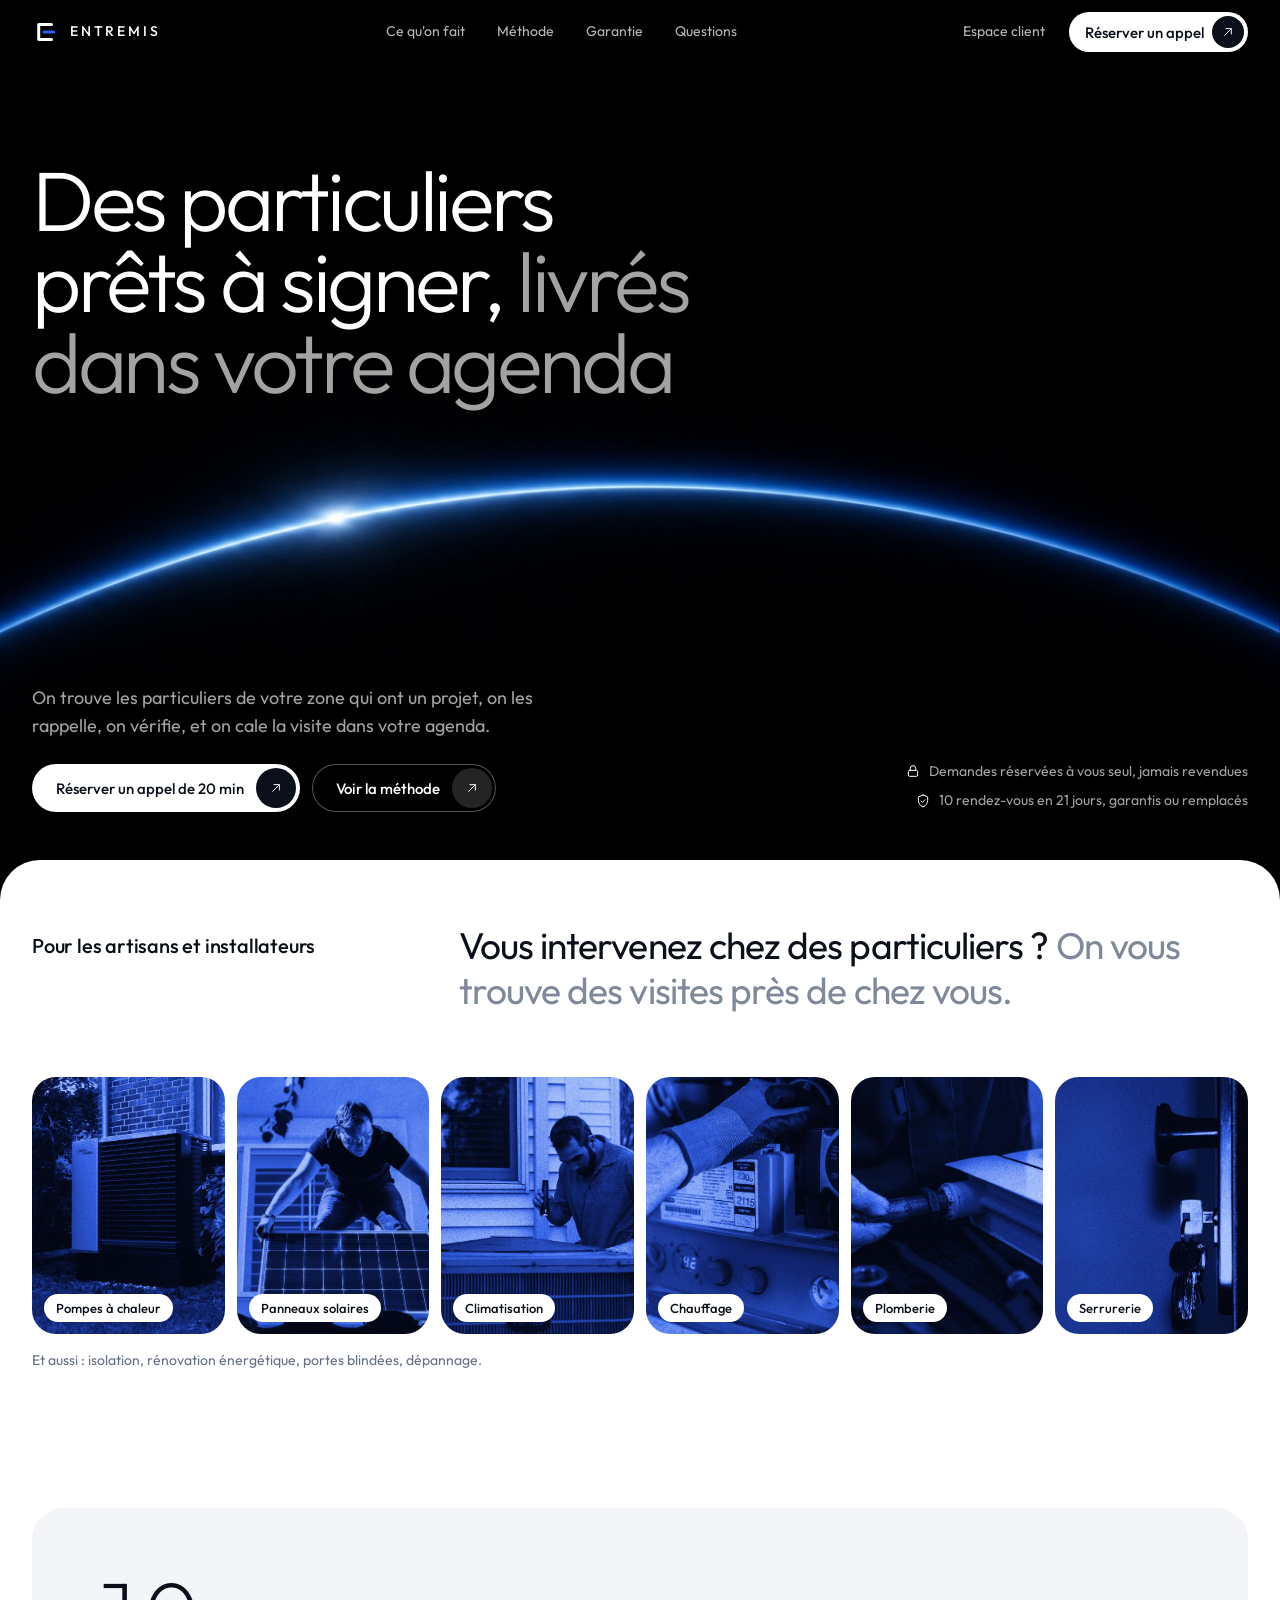
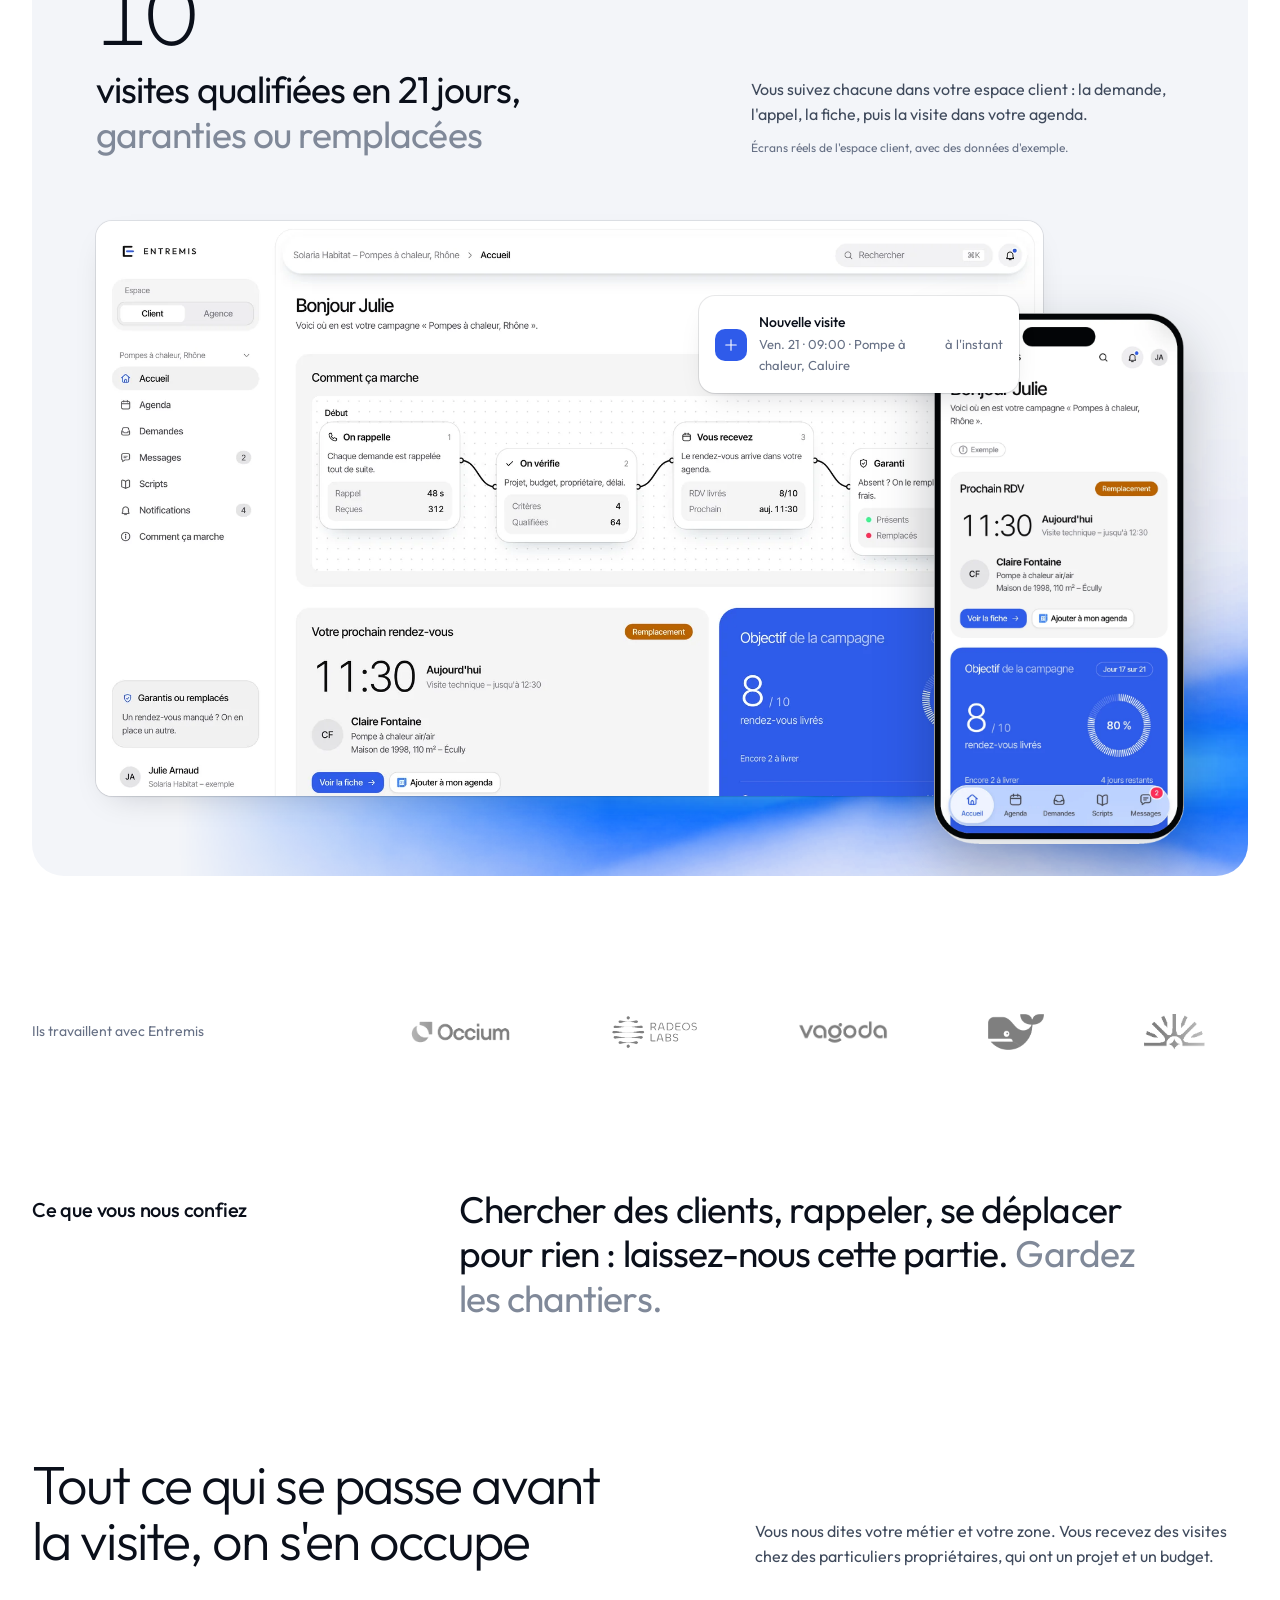
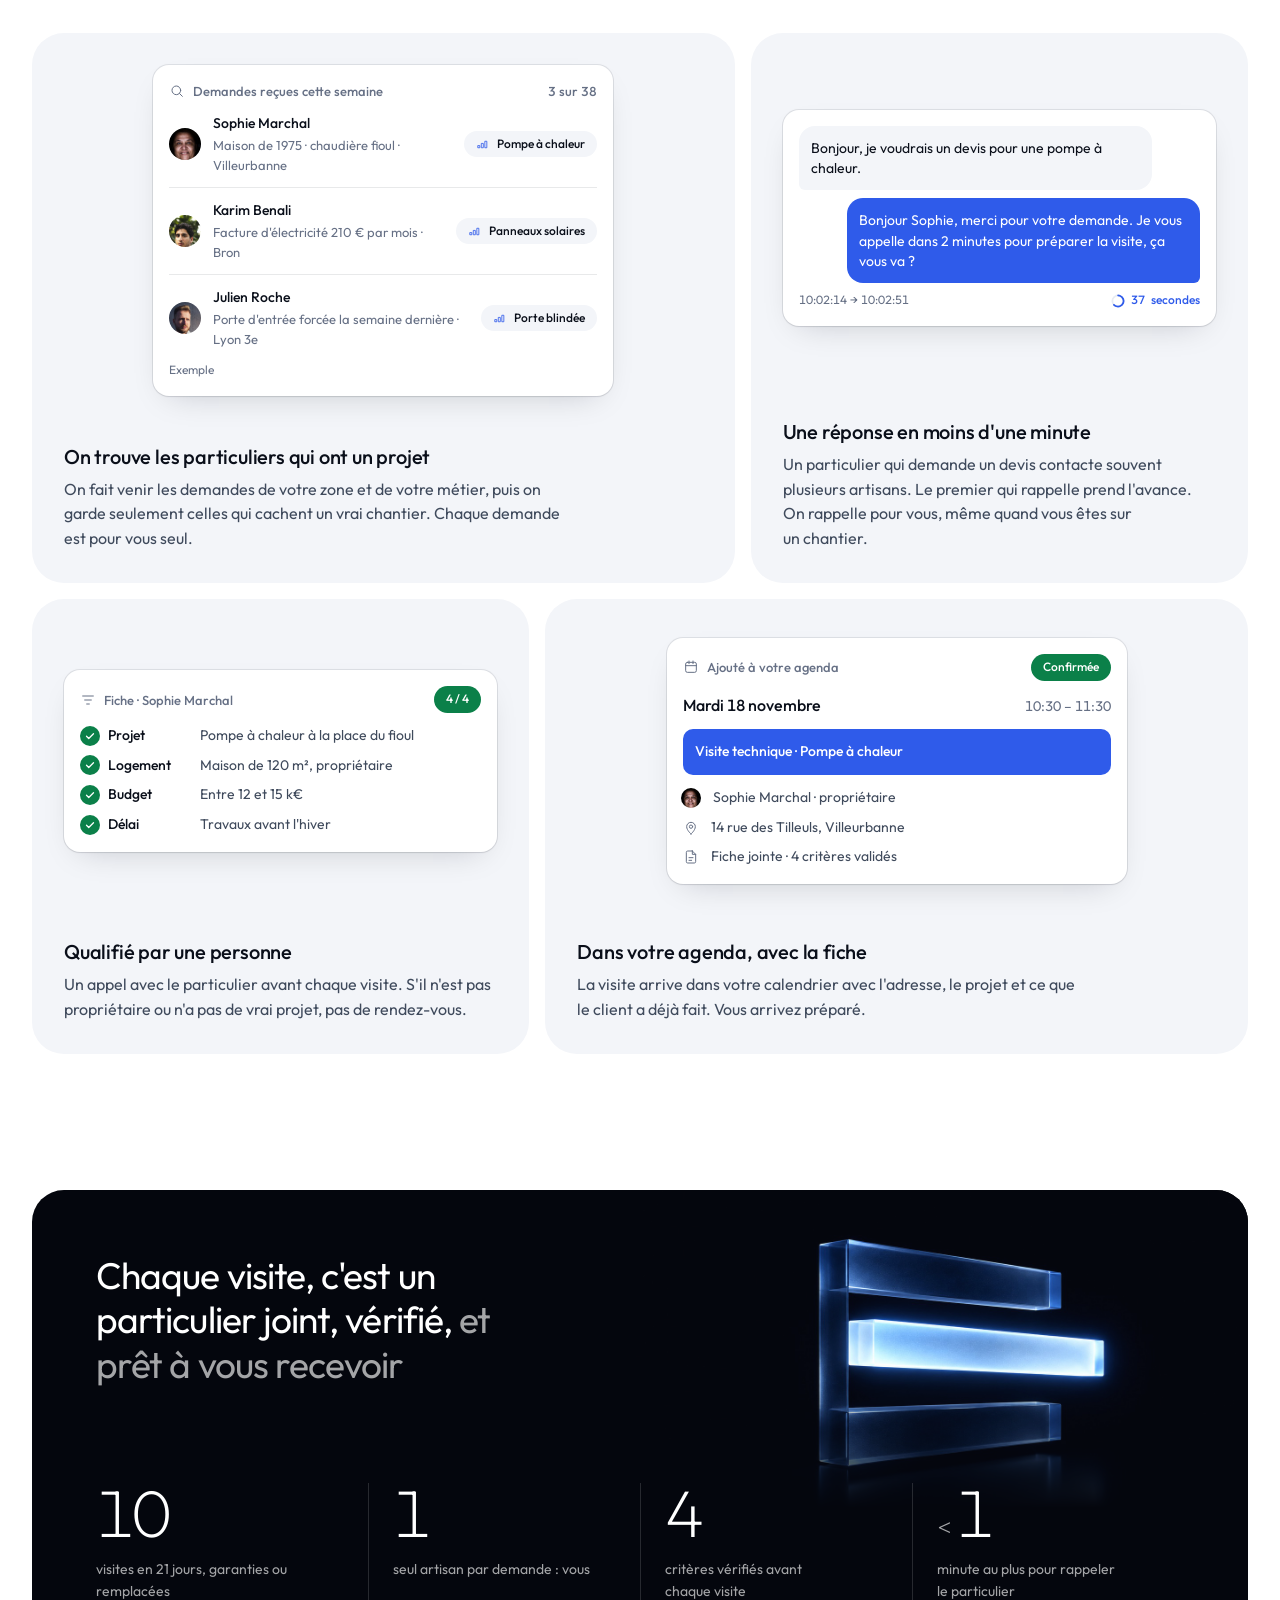
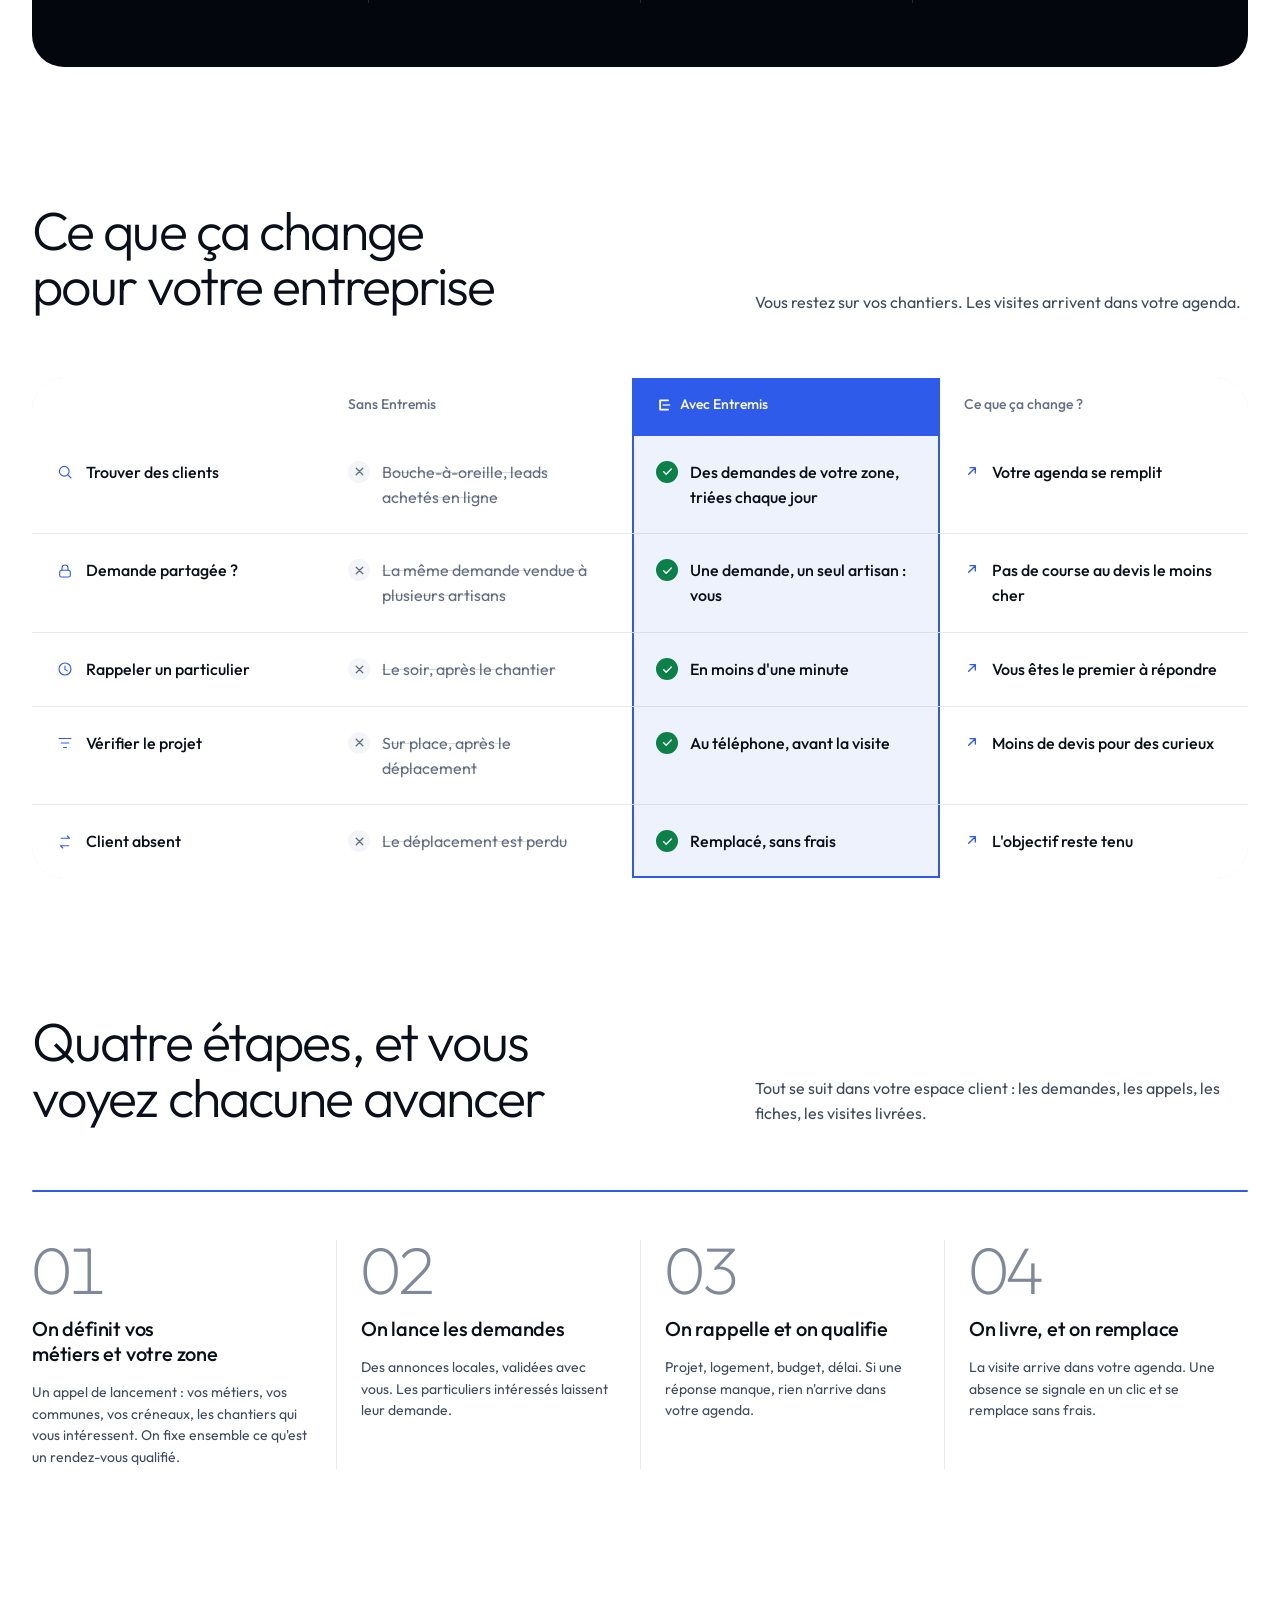
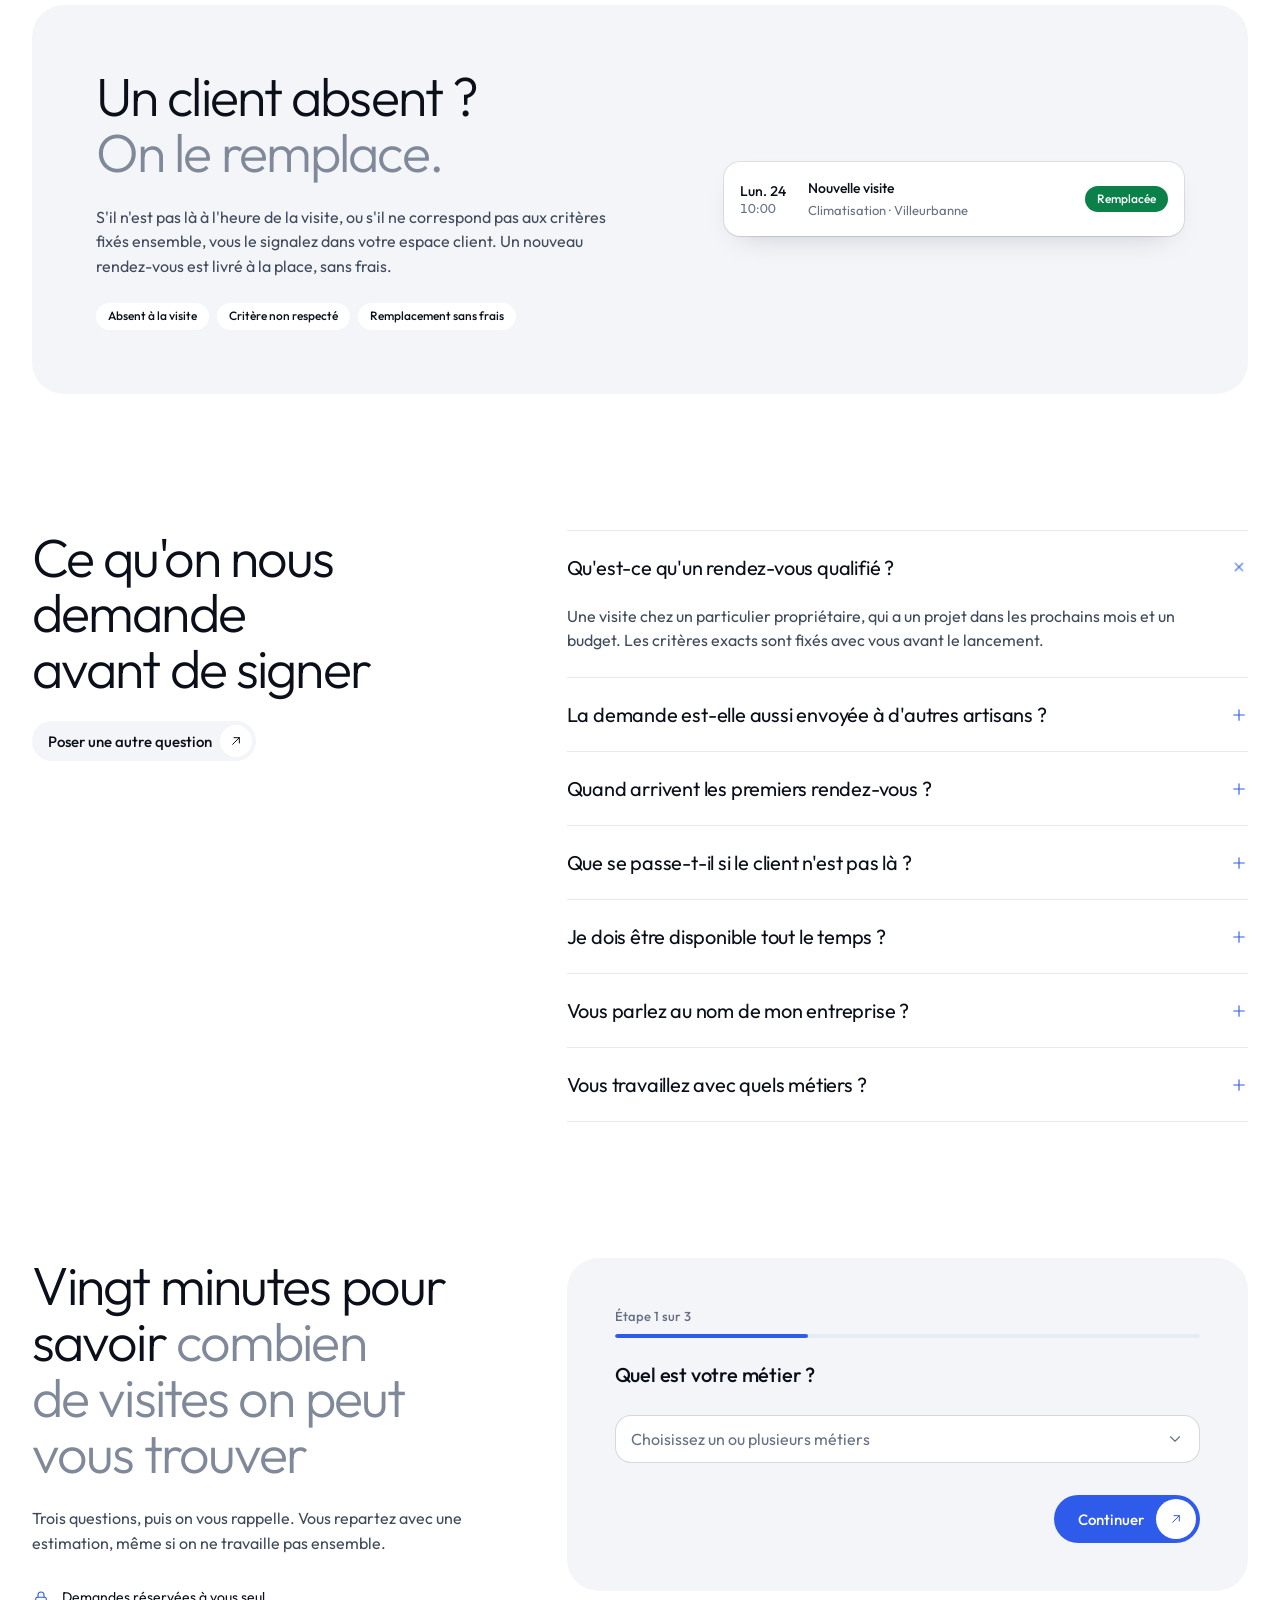
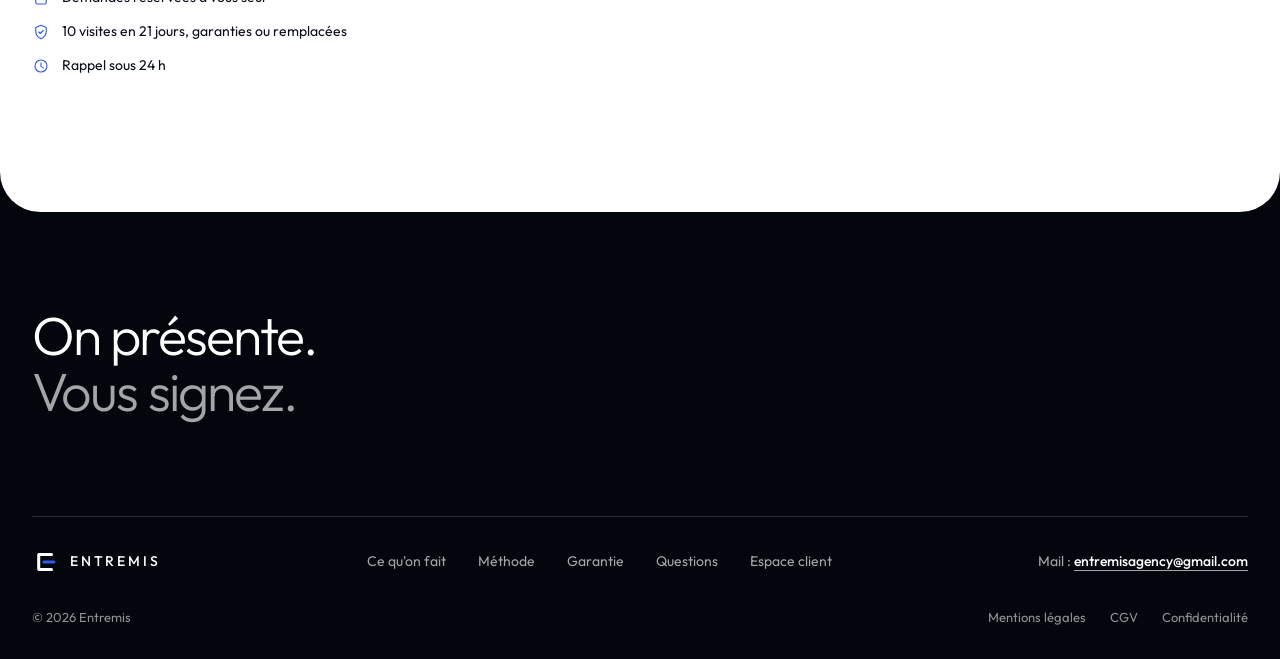
==== index.html @ 007bccb5 "Mise en ligne du site Entremis Co-Authored-By: Claude Opus 5.5 <noreply@anthropic.com>" ====
<!doctype html>
<html lang="fr">
<head>
<meta charset="utf-8">
<meta name="viewport" content="width=device-width, initial-scale=1, viewport-fit=cover">
<title>Entremis · Visites qualifiées pour artisans et installateurs</title>
<meta name="description" content="Entremis trouve les particuliers de votre zone qui ont un projet, les rappelle, vérifie leur projet et cale la visite dans votre agenda. Demandes réservées à vous seul.">
<meta name="theme-color" content="#000000">
<link rel="canonical" href="https://entremisagency.github.io/">
<link rel="icon" href="favicon.ico" sizes="any">
<link rel="icon" href="img/favicon.svg" type="image/svg+xml">
<link rel="apple-touch-icon" href="img/apple-touch-icon.png">
<meta property="og:type" content="website">
<meta property="og:locale" content="fr_FR">
<meta property="og:site_name" content="Entremis">
<meta property="og:title" content="Entremis · Des particuliers prêts à signer, livrés dans votre agenda">
<meta property="og:description" content="Entremis trouve les particuliers de votre zone qui ont un projet, les rappelle, vérifie leur projet et cale la visite dans votre agenda. Demandes réservées à vous seul.">
<meta property="og:url" content="https://entremisagency.github.io/">
<meta property="og:image" content="https://entremisagency.github.io/img/partage.jpg">
<meta property="og:image:width" content="1200">
<meta property="og:image:height" content="630">
<meta property="og:image:alt" content="Entremis : des particuliers prêts à signer, livrés dans votre agenda">
<meta name="twitter:card" content="summary_large_image">
<link rel="preconnect" href="https://fonts.googleapis.com">
<link rel="preconnect" href="https://fonts.gstatic.com" crossorigin>
<link rel="stylesheet" href="https://fonts.googleapis.com/css2?family=Outfit:wght@200;300;400;500&display=swap">
<link rel="stylesheet" href="tokens.css">
<script>
/* Animations seulement si le visiteur ne les a pas coupées dans son système. */
(function(){
  var d=document.documentElement;
  /* ?fixe dans l'adresse : page sans animation, pour les captures d'écran */
  if(/[?&]fixe\b/.test(location.search)) return;
  if(!(window.matchMedia && matchMedia('(prefers-reduced-motion: reduce)').matches)){ d.classList.add('anim'); setTimeout(function(){d.classList.add('intro-done')},3600); }
})();
</script>
<style>
/* Entremis — site vitrine, version 2 (20 nov. 2026). Règles : DESIGN.md à la racine. Valeurs : tokens.css. */

/* ---------- Base ---------- */
*,*::before,*::after{box-sizing:border-box;margin:0;padding:0}
[hidden]{display:none!important}
html{-webkit-text-size-adjust:100%;text-size-adjust:100%;background:var(--color-nuit);scrollbar-color:var(--color-ton-2) var(--color-blanc)}
@media (prefers-reduced-motion:no-preference){html{scroll-behavior:smooth}}
body{background:var(--color-nuit);color:var(--color-texte);font:var(--weight-body) var(--text-body)/var(--leading-body) var(--font);-webkit-font-smoothing:antialiased;-moz-osx-font-smoothing:grayscale;overflow-x:clip;caret-color:var(--color-action)}
::selection{background:var(--color-action);color:var(--color-sur-action)}
img,svg{display:block;max-width:100%}
ul,ol{list-style:none}
a{color:inherit;text-underline-offset:4px}
button{font:inherit;color:inherit}
:focus-visible{outline:2px solid var(--color-action);outline-offset:3px;border-radius:var(--radius-xs)}
.hero :focus-visible,.night :focus-visible,.footer :focus-visible,.nav:not(.is-solid) :focus-visible{outline-color:var(--color-sur-nuit)}
.wrap{width:min(100% - 2 * var(--gutter),var(--container));margin-inline:auto}
.sr-only{position:absolute;width:1px;height:1px;padding:0;margin:-1px;overflow:hidden;clip:rect(0,0,0,0);white-space:nowrap;border:0}
.skip{position:fixed;top:var(--space-2);left:var(--space-2);z-index:100;padding:var(--space-2) var(--space-4);border-radius:var(--radius-pill);background:var(--color-blanc);color:var(--color-encre);font-size:var(--text-small);text-decoration:none;transform:translateY(-200%)}
.skip:focus{transform:none}
.show-sm{display:none}
.icon{width:var(--icon);height:var(--icon);flex:none;stroke:currentColor;fill:none;stroke-width:1.5;stroke-linecap:round;stroke-linejoin:round}
.tabnum{font-variant-numeric:tabular-nums}

/* ---------- Typo ---------- */
.t-hero{font-weight:var(--weight-display);font-size:var(--text-hero);line-height:var(--leading-hero);letter-spacing:var(--track-hero);text-wrap:balance;color:var(--color-sur-nuit)}
.t-display{font-weight:var(--weight-display);font-size:var(--text-display);line-height:var(--leading-display);letter-spacing:var(--track-display);text-wrap:balance;color:var(--color-encre)}
.t-statement{font-weight:var(--weight-body);font-size:var(--text-statement);line-height:var(--leading-statement);letter-spacing:var(--track-statement);text-wrap:pretty;color:var(--color-encre)}
.t-number{font-weight:var(--weight-number);font-size:var(--text-number);line-height:.9;letter-spacing:var(--track-number);font-variant-numeric:tabular-nums}
.title{font-weight:var(--weight-strong);font-size:var(--text-title);line-height:var(--leading-title);letter-spacing:var(--track-title);color:var(--color-encre);text-wrap:balance}
.text{color:var(--color-texte);max-width:60ch;text-wrap:pretty}
.caption{font-size:var(--text-caption);font-weight:var(--weight-strong);color:var(--color-gris-texte)}
.example{font-size:var(--text-micro);color:var(--color-gris-texte)}
.tone{color:var(--color-ton-2)}
.hero .tone,.night .tone,.footer .tone{color:var(--color-sur-nuit-2)}

/* ---------- Boutons : pilule + pastille ronde avec la flèche ---------- */
.btn{display:inline-flex;align-items:center;gap:var(--space-3);height:var(--button-h);padding:0 calc((var(--button-h) - var(--arrow-tile)) / 2) 0 var(--space-5);border:0;border-radius:var(--radius-pill);font:var(--weight-strong) var(--text-button)/1 var(--font);text-decoration:none;white-space:nowrap;cursor:pointer;transition:background-color var(--dur-fast) var(--ease),color var(--dur-fast) var(--ease),box-shadow var(--dur-fast) var(--ease),transform var(--dur-fast) var(--ease)}
.btn:active{transform:scale(.97)}
.btn-tile{display:grid;place-items:center;flex:none;width:var(--arrow-tile);height:var(--arrow-tile);border-radius:50%;overflow:hidden;transition:background-color var(--dur-fast) var(--ease),color var(--dur-fast) var(--ease)}
.btn-tile .icon{width:16px;height:16px;transition:transform var(--dur-base) var(--ease-out)}
.btn:hover .btn-tile .icon,.btn:focus-visible .btn-tile .icon{transform:translate(2px,-2px)}
.btn-primary{background:var(--color-action);color:var(--color-sur-action)}
.btn-primary:hover{background:var(--color-action-survol)}
.btn-primary .btn-tile{background:var(--color-blanc);color:var(--color-action)}
.btn-light{background:var(--color-blanc);color:var(--color-encre)}
.btn-light:hover{background:var(--color-gris-2)}
.btn-light .btn-tile{background:var(--color-encre);color:var(--color-blanc)}
.btn-ghost{background:transparent;color:var(--color-sur-nuit);box-shadow:inset 0 0 0 1px var(--color-nuit-trait-fort)}
.btn-ghost:hover{box-shadow:inset 0 0 0 1px var(--color-sur-nuit)}
.btn-ghost .btn-tile{background:var(--color-nuit-trait);color:var(--color-sur-nuit)}
.btn-secondary{background:var(--color-gris-1);color:var(--color-encre)}
.btn-secondary:hover{background:var(--color-gris-2)}
.btn-secondary .btn-tile{background:var(--color-blanc);color:var(--color-encre)}
.btn-sm{height:var(--button-h-sm);padding:0 var(--space-1) 0 var(--space-4);gap:var(--space-2)}
.btn-sm .btn-tile{width:var(--arrow-tile-sm);height:var(--arrow-tile-sm)}

/* ---------- Navigation ---------- */
.nav{position:fixed;inset:0 0 auto;z-index:50;color:var(--color-sur-nuit);transition:background-color var(--dur-base) var(--ease),color var(--dur-base) var(--ease),box-shadow var(--dur-base) var(--ease)}
.nav.is-solid{background:color-mix(in srgb,var(--color-blanc) 88%,transparent);-webkit-backdrop-filter:saturate(1.6) blur(16px);backdrop-filter:saturate(1.6) blur(16px);color:var(--color-encre);box-shadow:0 1px 0 var(--color-trait)}
.nav-bar{display:flex;align-items:center;gap:var(--space-6);height:var(--nav-h)}
.logo{display:inline-flex;align-items:center;gap:var(--space-3);text-decoration:none;font-weight:var(--weight-strong);font-size:var(--text-small);letter-spacing:.2em}
.logo svg{width:26px;height:26px}
.nav-links{display:flex;gap:var(--space-6);margin-inline:auto}
.nav-links a,.nav-client{font-size:var(--text-small);text-decoration:none;opacity:.72;transition:opacity var(--dur-fast) var(--ease)}
.nav-links a:hover,.nav-client:hover{opacity:1}
.nav-right{display:flex;align-items:center;gap:var(--space-5)}
.btn-nav{background:var(--color-blanc);color:var(--color-encre)}
.btn-nav .btn-tile{background:var(--color-encre);color:var(--color-blanc)}
.btn-nav:hover{background:var(--color-gris-2)}
.nav.is-solid .btn-nav{background:var(--color-action);color:var(--color-sur-action)}
.nav.is-solid .btn-nav .btn-tile{background:var(--color-blanc);color:var(--color-action)}
.nav.is-solid .btn-nav:hover{background:var(--color-action-survol)}
.nav-menu-btn{display:none;place-items:center;width:var(--button-h-sm);height:var(--button-h-sm);border:0;border-radius:50%;background:var(--color-nuit-trait);cursor:pointer;transition:background-color var(--dur-fast) var(--ease)}
.nav.is-solid .nav-menu-btn{background:var(--color-gris-1)}
.nav-menu-btn .i-close,.nav-menu-btn[aria-expanded="true"] .i-open{display:none}
.nav-menu-btn[aria-expanded="true"] .i-close{display:block}
.nav-menu{position:absolute;top:calc(var(--nav-h) - var(--space-1));left:var(--gutter);right:var(--gutter);display:grid;gap:2px;padding:var(--space-3);border-radius:var(--radius-lg);background:var(--color-blanc);color:var(--color-encre);box-shadow:var(--shadow-menu),0 0 0 1px var(--color-trait)}
.anim .nav-menu:not([hidden]){animation:menu-in var(--dur-base) var(--ease-out)}
@keyframes menu-in{from{opacity:0;transform:translateY(-6px) scale(.98)}to{opacity:1;transform:none}}
.nav-menu > a{display:flex;align-items:center;justify-content:space-between;padding:var(--space-4);border-radius:var(--radius-md);font-size:var(--text-body-lg);text-decoration:none}
.nav-menu > a:hover{background:var(--color-gris-1)}
.nav-menu > a .icon{color:var(--color-gris-texte)}
.nav-menu-actions{display:grid;gap:var(--space-2);padding:var(--space-3) var(--space-1) var(--space-1)}
.nav-menu-actions .btn{justify-content:space-between}

/* ---------- Héros de nuit ---------- */
.hero{position:relative;isolation:isolate;display:flex;flex-direction:column;justify-content:space-between;gap:var(--space-8);min-height:clamp(720px,100svh,960px);padding:calc(var(--nav-h) + var(--space-9)) 0 calc(var(--space-7) + var(--sheet-overlap));background:var(--color-space);color:var(--color-sur-nuit);overflow:hidden}
.hero-media{position:absolute;inset:0;z-index:-1}
.hero-media img{position:absolute;left:0;top:var(--arc-top,12%);width:100%;height:100%;object-fit:cover;object-position:50% 0%;transform-origin:50% 45%}
.hero h1{max-width:14ch}
.hero-foot{display:grid;grid-template-columns:minmax(0,1fr) auto;align-items:end;gap:var(--space-6)}
.hero-copy{display:grid;gap:var(--space-5);justify-items:start}
.hero-lead{max-width:46ch;font-size:var(--text-body-lg);color:var(--color-sur-nuit-2);text-wrap:pretty}
.actions{display:flex;flex-wrap:wrap;gap:var(--space-3)}
.hero-promises{display:grid;gap:var(--space-2);justify-items:end}
.hero-promises li{display:flex;align-items:center;gap:var(--space-2);font-size:var(--text-small);color:var(--color-sur-nuit-2)}
.hero-promises .icon{width:16px;height:16px;color:var(--color-sur-nuit)}
/* L'éclipse se règle une fois au chargement. Les textes ne bougent pas (Marc, 20 nov. 2026). */
.anim .hero-media img{animation:img-settle 2.6s var(--ease-out) both}
@keyframes img-settle{from{opacity:0;transform:scale(1.08)}to{opacity:1;transform:none}}
.intro-done .hero-media img{animation:none}

/* ---------- La feuille blanche ---------- */
.sheet{position:relative;z-index:1;margin-top:calc(-1 * var(--sheet-overlap));padding-bottom:var(--space-section);border-radius:var(--radius-sheet);background:var(--color-blanc)}
.sec{padding-top:var(--space-section)}
.sec:first-child{padding-top:var(--space-8)}
/* En-tête A : titre court à gauche, grande phrase à droite */
.head-a{display:grid;grid-template-columns:minmax(0,4fr) minmax(0,8fr);gap:var(--space-6);align-items:start}
.head-a > .title{padding-top:.45em}
/* En-tête B : titre à gauche, texte court à droite */
.head-b{display:grid;grid-template-columns:minmax(0,7fr) minmax(0,5fr);gap:var(--space-6);align-items:end;margin-bottom:var(--space-8)}
.head-b .t-display{max-width:17ch}
.head-b-side{display:grid;gap:var(--space-5);justify-items:start}

/* ---------- Pour qui + métiers ---------- */
.trades{display:grid;grid-template-columns:repeat(6,minmax(0,1fr));gap:var(--space-3);margin-top:var(--space-8)}
.trades figure{position:relative;aspect-ratio:3/4;border-radius:var(--radius-lg);overflow:hidden;background:var(--color-nuit)}
.trades img{width:100%;height:100%;object-fit:cover}
.trades figcaption{position:absolute;left:var(--space-3);bottom:var(--space-3);padding:var(--space-1) var(--space-3);border-radius:var(--radius-pill);background:var(--color-blanc);color:var(--color-encre);font-size:var(--text-caption);font-weight:var(--weight-strong)}
.trades-more{margin-top:var(--space-4);font-size:var(--text-small);color:var(--color-gris-texte)}

/* ---------- Carte de preuve ---------- */
.proof{position:relative;isolation:isolate;display:grid;gap:var(--space-8);padding:var(--space-8) var(--space-8) var(--space-7);border-radius:var(--radius-xl);background:var(--color-gris-1);overflow:hidden}
.proof-light{position:absolute;z-index:-1;left:12%;right:-30%;bottom:-30%;height:82%;pointer-events:none;-webkit-mask-image:linear-gradient(90deg,transparent,#000 30%);mask-image:linear-gradient(90deg,transparent,#000 30%)}
.proof-light img{width:100%;height:100%;object-fit:cover}
.proof-copy{display:grid;grid-template-columns:minmax(0,7fr) minmax(0,5fr);align-items:end;gap:var(--space-7)}
.proof-title{display:grid;gap:var(--space-4)}
.proof-title .t-number{color:var(--color-encre)}
.proof-title .t-statement{max-width:18ch}
.proof-side .text{max-width:40ch}
/* Les vrais écrans de l'espace client (pris sur le prototype de la webapp) */
.proof-side{display:grid;gap:var(--space-3)}
.proof-shots{position:relative;padding-right:13%;margin-bottom:var(--space-6)}
.shot-desk img{width:100%;height:auto;border-radius:var(--radius-md);box-shadow:var(--shadow-ui),0 0 0 1px var(--color-trait)}
.shot-phone{position:absolute;right:0;bottom:calc(-1 * var(--space-7));width:23%;filter:var(--drop-objet)}
.shot-phone img{width:100%;height:auto}
.pv-toast{position:absolute;top:13%;right:calc(13% + var(--space-5));width:320px;opacity:0;transform:translateY(-8px);pointer-events:none;transition:opacity var(--dur-base) var(--ease-out),transform var(--dur-base) var(--ease-out)}
.pv-toast.is-on{opacity:1;transform:none}

/* ---------- Morceaux d'interface ---------- */
.ui{display:grid;gap:var(--space-3);padding:var(--space-4);border-radius:var(--radius-md);background:var(--color-blanc);box-shadow:var(--shadow-ui),0 0 0 1px var(--color-trait);font-size:var(--text-small);color:var(--color-encre)}
.ui-head{display:flex;justify-content:space-between;align-items:center;gap:var(--space-3);color:var(--color-gris-texte);font-size:var(--text-caption);font-weight:var(--weight-strong)}
.ui-head span{display:flex;align-items:center;gap:var(--space-2)}
.ui-head .icon{width:16px;height:16px}
.notif{display:grid;grid-template-columns:auto 1fr auto;gap:var(--space-3);align-items:center}
.notif .mark-ico{display:grid;place-items:center;width:var(--avatar);height:var(--avatar);border-radius:var(--radius-sm);background:var(--color-action);color:var(--color-sur-action)}
.notif b{display:block;font-weight:var(--weight-strong)}
.notif span{color:var(--color-gris-texte);font-size:var(--text-caption)}
.rdv{display:grid;grid-template-columns:56px minmax(0,1fr) auto;gap:var(--space-3);align-items:center}
.rdv time{color:var(--color-gris-texte);font-size:var(--text-caption);line-height:1.3;font-variant-numeric:tabular-nums}
.rdv time b{display:block;color:var(--color-encre);font-weight:var(--weight-strong);font-size:var(--text-small);white-space:nowrap}
.rdv .who{min-width:0}
.rdv .who b{display:block;font-weight:var(--weight-strong);white-space:nowrap;overflow:hidden;text-overflow:ellipsis}
.rdv .who span{display:block;color:var(--color-gris-texte);font-size:var(--text-caption);white-space:nowrap;overflow:hidden;text-overflow:ellipsis}
.state{padding:var(--space-1) var(--space-3);border-radius:var(--radius-pill);font-size:var(--text-micro);font-weight:var(--weight-strong);white-space:nowrap}
.state-ok{background:var(--color-etat-ok);color:var(--color-sur-etat)}
.state-wait{background:var(--color-etat-attente);color:var(--color-sur-etat)}
.checks{display:grid;gap:var(--space-2)}
.checks li{display:grid;grid-template-columns:20px 84px minmax(0,1fr);gap:var(--space-2);align-items:center}
.checks .ok{display:grid;place-items:center;width:20px;height:20px;border-radius:50%;background:var(--color-etat-ok);color:var(--color-sur-etat)}
.checks .ok.wait{background:var(--color-etat-attente)}
.checks .ok svg{width:12px;height:12px;stroke-width:2.5}
.checks b{font-weight:var(--weight-strong)}
.checks span:last-child{color:var(--color-texte);white-space:nowrap;overflow:hidden;text-overflow:ellipsis}
.chip{display:inline-flex;align-items:center;gap:var(--space-2);padding:var(--space-1) var(--space-3);border-radius:var(--radius-pill);background:var(--color-gris-1);font-size:var(--text-micro);font-weight:var(--weight-strong);color:var(--color-encre)}
.chip .icon{width:13px;height:13px;color:var(--color-action)}
.chips{display:flex;flex-wrap:wrap;gap:var(--space-2)}
.avatar-photo{width:var(--avatar);height:var(--avatar);border-radius:50%;object-fit:cover;background:var(--color-gris-2)}
.account{display:grid;grid-template-columns:var(--avatar) minmax(0,1fr) auto;gap:var(--space-3);align-items:center}
.account + .account{padding-top:var(--space-3);border-top:1px solid var(--color-trait)}
.account b{display:block;font-weight:var(--weight-strong)}
.account div span{display:block;color:var(--color-gris-texte);font-size:var(--text-caption)}
.thread{display:grid;gap:var(--space-2)}
.msg{max-width:88%;padding:var(--space-3);border-radius:var(--radius-md);font-size:var(--text-small);line-height:1.45}
.msg-in{background:var(--color-gris-1);border-bottom-left-radius:var(--radius-xs)}
.msg-out{justify-self:end;min-height:2.9em;background:var(--color-action);color:var(--color-sur-action);border-bottom-right-radius:var(--radius-xs)}
.msg-meta{display:flex;justify-content:space-between;gap:var(--space-3);color:var(--color-gris-texte);font-size:var(--text-micro);font-variant-numeric:tabular-nums}
.msg-meta b{color:var(--color-action);font-weight:var(--weight-strong);transition:opacity var(--dur-base) var(--ease)}
.timer{display:inline-flex;align-items:center;gap:6px}
.timer svg{width:14px;height:14px;transform:rotate(-90deg)}
.timer-track{fill:none;stroke:var(--color-gris-2);stroke-width:2.5}
.timer-fill{fill:none;stroke:var(--color-action);stroke-width:2.5;stroke-linecap:round;stroke-dasharray:37 60}
.invite-when{display:flex;justify-content:space-between;align-items:baseline;gap:var(--space-3);font-variant-numeric:tabular-nums}
.invite-when b{font-weight:var(--weight-strong);font-size:var(--text-body)}
.invite-when span{color:var(--color-gris-texte)}
.invite-title{padding:var(--space-3);border-radius:var(--radius-sm);background:var(--color-action);color:var(--color-sur-action);font-weight:var(--weight-strong)}
.invite-rows{display:grid;gap:var(--space-2);color:var(--color-texte)}
.invite-rows li{display:flex;align-items:center;gap:var(--space-3)}
.invite-rows .icon{width:16px;height:16px;color:var(--color-gris-texte)}
.invite-face{width:20px;height:20px;margin-left:-2px}

/* ---------- Logos clients ---------- */
.clients-row{display:grid;grid-template-columns:minmax(0,3fr) minmax(0,9fr);gap:var(--space-6);align-items:center}
.clients-row h2{font-size:var(--text-small);font-weight:var(--weight-body);color:var(--color-gris-texte)}
.marquee{overflow:hidden;-webkit-mask-image:linear-gradient(90deg,transparent,#000 10%,#000 90%,transparent);mask-image:linear-gradient(90deg,transparent,#000 10%,#000 90%,transparent)}
.marquee-track{display:flex;width:max-content}
.anim .marquee-track{animation:marquee var(--dur-marquee) linear infinite}
.marquee:hover .marquee-track{animation-play-state:paused}
@keyframes marquee{to{transform:translateX(-50%)}}
.logo-row{display:flex;flex-shrink:0;align-items:center}
.logo-row li{padding-inline:var(--space-7)}
.logo-row img{height:28px;width:auto;opacity:.5;transition:opacity var(--dur-fast) var(--ease)}
.logo-row .is-mark img{height:40px}
.logo-row img[src*="radeos"]{height:38px}
.logo-row li:hover img{opacity:.9}
html:not(.anim) .marquee{-webkit-mask-image:none;mask-image:none}
html:not(.anim) .marquee-track{width:auto}
html:not(.anim) .logo-row{flex:1;flex-wrap:wrap;justify-content:flex-start;gap:var(--space-6) var(--space-7)}
html:not(.anim) .logo-row li{padding-inline:0}
html:not(.anim) .logo-row[aria-hidden]{display:none}


/* ---------- Ce qu'on fait ---------- */
.work{display:grid;grid-template-columns:repeat(12,minmax(0,1fr));gap:var(--space-4)}
.work-card{grid-column:span 6;display:grid;grid-template-rows:1fr auto;gap:var(--space-7);padding:var(--space-6);border-radius:var(--radius-xl);background:var(--color-gris-1);min-width:0}
.work-card.wide{grid-column:span 7}
.work-card.narrow{grid-column:span 5}
.work-stage{display:grid;place-items:center;min-height:260px}
.work-stage .ui{width:100%;max-width:460px;transition:transform var(--dur-base) var(--ease-out)}
.work-card:hover .work-stage .ui{transform:translateY(-3px)}
.work-copy{display:grid;gap:var(--space-2)}
.work-copy .text{max-width:46ch}

/* ---------- Carte de nuit et chiffres ---------- */
.night{position:relative;isolation:isolate;display:grid;gap:var(--space-9);padding:var(--space-8);border-radius:var(--radius-xl);background:var(--color-nuit);color:var(--color-sur-nuit);overflow:hidden}
.night-img{position:absolute;z-index:-1;top:-4%;right:-5%;width:56%;height:auto;mix-blend-mode:screen;pointer-events:none;-webkit-mask-image:linear-gradient(to bottom,#000 55%,transparent 88%);mask-image:linear-gradient(to bottom,#000 55%,transparent 88%)}
.night-title{max-width:19ch;color:var(--color-sur-nuit)}
.stats{display:grid;grid-template-columns:repeat(4,minmax(0,1fr))}
.stats > div{display:flex;flex-direction:column-reverse;justify-content:flex-end;gap:var(--space-4);padding:0 var(--space-5);border-left:1px solid var(--color-nuit-trait)}
.stats > div:first-child{padding-left:0;border-left:0}
.stats dd{display:flex;align-items:baseline;gap:var(--space-1);font-weight:var(--weight-number);font-size:var(--text-number-sm);line-height:.9;letter-spacing:var(--track-number);font-variant-numeric:tabular-nums}
.stats dd small{font-size:.42em;letter-spacing:0;color:var(--color-sur-nuit-2)}
.stats dt{max-width:22ch;font-size:var(--text-small);color:var(--color-sur-nuit-2);text-wrap:pretty}

/* ---------- Tableau « Ce que ça change ? » ---------- */
.compare-scroll{overflow-x:auto;border-radius:var(--radius-xl);box-shadow:inset 0 0 0 1px var(--color-trait)}
.compare{width:100%;min-width:760px;border-collapse:collapse;background:var(--color-blanc)}
.compare th,.compare td{padding:var(--space-5);text-align:left;vertical-align:top;border-bottom:1px solid var(--color-trait)}
.compare tr:last-child td,.compare tr:last-child th{border-bottom:0}
.compare thead th{padding-block:var(--space-4);font-size:var(--text-small);font-weight:var(--weight-strong);color:var(--color-gris-texte)}
.compare tbody th{width:24%;font-weight:var(--weight-strong);color:var(--color-encre)}
.compare tbody th div{display:flex;align-items:center;gap:var(--space-3)}
.compare tbody th .icon{color:var(--color-action)}
.compare td{width:25.3%;color:var(--color-texte)}
.us-head{display:inline-flex;align-items:center;gap:var(--space-2)}
.us-head svg{width:16px;height:16px}
.cmp{display:flex;align-items:flex-start;gap:var(--space-3)}
.mk{display:grid;place-items:center;flex:none;width:22px;height:22px;margin-top:1px;border-radius:50%}
.mk .icon{width:13px;height:13px;stroke-width:2.5}
.mk-no{background:var(--color-gris-1);color:var(--color-gris-texte)}
.mk-yes{background:var(--color-etat-ok);color:var(--color-sur-etat)}
.compare td.no{color:var(--color-gris-texte)}
.compare td.no .cmp-t{text-decoration:line-through;text-decoration-color:var(--color-trait-fort);text-decoration-thickness:1px}
.compare .col-us{background:var(--color-action-voile);box-shadow:inset 2px 0 0 var(--color-action),inset -2px 0 0 var(--color-action)}
.compare tbody tr:last-child td.col-us{box-shadow:inset 2px 0 0 var(--color-action),inset -2px 0 0 var(--color-action),inset 0 -2px 0 var(--color-action)}
.compare thead th.col-us{background:var(--color-action);color:var(--color-sur-action);--color-logo-bar:var(--color-sur-nuit-2)}
.compare td.col-us{font-weight:var(--weight-strong);color:var(--color-encre)}
.compare td.result{font-weight:var(--weight-strong);color:var(--color-encre)}
.compare .gain{width:16px;height:16px;margin-top:3px;color:var(--color-action);stroke-width:2}
.anim .compare-scroll:not(.is-in) .mk-yes{transform:scale(0)}
.anim .mk-yes{transition:transform var(--dur-base) var(--ease-out);transition-delay:calc(var(--i,0) * 120ms + 300ms)}

/* ---------- Méthode ---------- */
.steps-line{height:2px;margin-bottom:var(--space-7);border-radius:var(--radius-pill);background:var(--color-gris-2);overflow:hidden}
.steps-line i{display:block;width:var(--p,100%);height:100%;background:var(--color-action);transition:width 1.8s var(--ease-out)}
.steps{display:grid;grid-template-columns:repeat(4,minmax(0,1fr))}
.steps li{display:grid;align-content:start;gap:var(--space-4);padding:0 var(--space-5);border-left:1px solid var(--color-trait)}
.steps li:first-child{padding-left:0;border-left:0}
.step-n{font-weight:var(--weight-number);font-size:var(--text-number-sm);line-height:.9;letter-spacing:var(--track-number);color:var(--color-ton-2);font-variant-numeric:tabular-nums}
.steps p{font-size:var(--text-small);color:var(--color-texte);text-wrap:pretty}

/* ---------- Garantie ---------- */
.guarantee{display:grid;grid-template-columns:minmax(0,1fr) minmax(0,1fr);gap:var(--space-7);align-items:center;padding:var(--space-8);border-radius:var(--radius-xl);background:var(--color-gris-1)}
.guarantee-copy{display:grid;gap:var(--space-5);justify-items:start}
.guarantee .chip{background:var(--color-blanc)}
.swap{position:relative;display:grid;grid-template-areas:"one";width:100%;max-width:460px;justify-self:end}
.swap .rdv{grid-area:one}
.swap-old{opacity:0}
.swap-old .who b{text-decoration:line-through;text-decoration-color:var(--color-gris-texte)}

/* ---------- Questions ---------- */
.faq{display:grid;grid-template-columns:minmax(0,5fr) minmax(0,7fr);gap:var(--space-7);align-items:start}
.faq-intro{position:sticky;top:calc(var(--nav-h) + var(--space-6));display:grid;gap:var(--space-5);justify-items:start}
.faq details{border-top:1px solid var(--color-trait)}
.faq details:last-child{border-bottom:1px solid var(--color-trait)}
.faq summary{display:flex;justify-content:space-between;align-items:center;gap:var(--space-5);padding:var(--space-5) 0;list-style:none;cursor:pointer;font-size:var(--text-title);line-height:var(--leading-title);letter-spacing:var(--track-title);color:var(--color-encre)}
.faq summary::-webkit-details-marker{display:none}
.faq summary .icon{color:var(--color-action);transition:transform var(--dur-base) var(--ease-out)}
.faq details[open] summary .icon{transform:rotate(45deg)}
.faq details p{max-width:60ch;padding-bottom:var(--space-5);color:var(--color-texte)}

/* ---------- Appel et formulaire ---------- */
.final{display:grid;grid-template-columns:minmax(0,5fr) minmax(0,7fr);gap:var(--space-7);align-items:start}
.final-copy{display:grid;gap:var(--space-5);align-content:start}
.reassure{display:grid;gap:var(--space-3);margin-top:var(--space-2)}
.reassure li{display:flex;align-items:center;gap:var(--space-3);font-size:var(--text-small);color:var(--color-encre)}
.reassure .icon{color:var(--color-action)}
.final-form{padding:var(--space-7);border-radius:var(--radius-xl);background:var(--color-gris-1)}
.lead-form{display:grid;gap:var(--space-5)}
.lf-step{display:grid;gap:var(--space-5);min-width:0;border:0}
.bar{height:4px;border-radius:var(--radius-pill);background:var(--color-gris-2);overflow:hidden}
.bar i{display:block;width:var(--p,33%);height:100%;border-radius:inherit;background:var(--color-action);transition:width var(--dur-reveal) var(--ease-out)}
.lf-progress{display:grid;gap:var(--space-2);font-size:var(--text-caption);font-weight:var(--weight-strong);color:var(--color-gris-texte)}
.lf-q{padding:0;font-weight:var(--weight-strong);font-size:var(--text-title);line-height:var(--leading-title);letter-spacing:var(--track-title);color:var(--color-encre);outline:none}
legend.lf-q{float:left;width:100%;margin-bottom:var(--space-1)}
legend.lf-q + *{clear:both}
.lf-hint{margin-top:calc(-1 * var(--space-3));font-size:var(--text-small);color:var(--color-gris-texte)}
/* Métiers : sélecteur déroulant à cases (plusieurs choix) */
.msel{display:grid;gap:var(--space-2)}
.msel-btn{display:flex;align-items:center;justify-content:space-between;gap:var(--space-3);width:100%;min-height:var(--button-h);padding:0 var(--space-4) 0 var(--space-4);border:0;border-radius:var(--radius-md);background:var(--color-blanc);box-shadow:inset 0 0 0 1px var(--color-trait-fort);font:var(--weight-body) var(--text-body) var(--font);color:var(--color-gris-texte);text-align:left;cursor:pointer;transition:box-shadow var(--dur-fast) var(--ease)}
.msel.has-value .msel-btn{color:var(--color-encre);font-weight:var(--weight-strong)}
.msel-btn:hover{box-shadow:inset 0 0 0 1px var(--color-gris-texte)}
.msel.is-open .msel-btn,.msel-btn:focus-visible{outline:none;box-shadow:inset 0 0 0 1.5px var(--color-action),0 0 0 4px var(--color-action-voile)}
.msel-btn[aria-invalid="true"]{box-shadow:inset 0 0 0 1.5px var(--color-erreur)}
.msel-value{min-width:0;overflow:hidden;text-overflow:ellipsis;white-space:nowrap}
.msel-chev{color:var(--color-gris-texte);transition:transform var(--dur-base) var(--ease-out)}
.msel.is-open .msel-chev{transform:rotate(180deg)}
.msel-panel{display:grid;gap:2px;padding:var(--space-2);border-radius:var(--radius-md);background:var(--color-blanc);box-shadow:var(--shadow-ui),0 0 0 1px var(--color-trait)}
.anim .msel-panel:not([hidden]){animation:menu-in var(--dur-base) var(--ease-out)}
.msel-opt{position:relative;display:flex;align-items:center;gap:var(--space-3);min-height:44px;padding:0 var(--space-3);border-radius:var(--radius-sm);font-size:var(--text-body);color:var(--color-encre);cursor:pointer;transition:background-color var(--dur-fast) var(--ease)}
.msel-opt:hover{background:var(--color-gris-1)}
.msel-opt input{position:absolute;width:1px;height:1px;opacity:0}
.msel-box{display:grid;place-items:center;flex:none;width:20px;height:20px;border-radius:var(--radius-xs);background:var(--color-blanc);box-shadow:inset 0 0 0 1.5px var(--color-trait-fort);color:var(--color-sur-action);transition:background-color var(--dur-fast) var(--ease),box-shadow var(--dur-fast) var(--ease)}
.msel-box .icon{width:14px;height:14px;stroke-width:2.5;opacity:0;transition:opacity var(--dur-fast) var(--ease)}
.msel-opt input:checked + .msel-box{background:var(--color-action);box-shadow:none}
.msel-opt input:checked + .msel-box .icon{opacity:1}
.msel-opt input:focus-visible + .msel-box{outline:2px solid var(--color-action);outline-offset:2px}
/* Rayon, volume, moment : sélecteurs à segments (un seul choix) */
.opts{display:flex;gap:2px;padding:var(--space-1);border-radius:var(--radius-pill);background:var(--color-gris-2)}
.opt{position:relative;flex:1 1 auto;min-width:0;cursor:pointer}
.opt input{position:absolute;width:1px;height:1px;opacity:0}
.opt span{display:flex;align-items:center;justify-content:center;min-height:40px;padding:0 var(--space-3);border-radius:var(--radius-pill);font-size:var(--text-small);font-weight:var(--weight-strong);color:var(--color-texte);white-space:nowrap;transition:background-color var(--dur-fast) var(--ease),color var(--dur-fast) var(--ease),box-shadow var(--dur-fast) var(--ease)}
@media (hover:hover){.opt:hover span{color:var(--color-encre)}}
.opt input:checked + span{background:var(--color-blanc);color:var(--color-encre);box-shadow:var(--shadow-ui)}
.opt input:focus-visible + span{outline:2px solid var(--color-action);outline-offset:2px}
.field{display:grid;gap:var(--space-2)}
.field-row{display:grid;grid-template-columns:1fr 1fr;gap:var(--space-3)}
.field label,.field-label{font-size:var(--text-small);font-weight:var(--weight-strong);color:var(--color-encre)}
.opt-label{font-weight:var(--weight-body);color:var(--color-gris-texte)}
.field input[type="text"],.field input[type="tel"]{height:48px;padding:0 var(--space-4);border:0;border-radius:var(--radius-md);background:var(--color-blanc);box-shadow:inset 0 0 0 1px var(--color-trait-fort);font:var(--weight-body) var(--text-body) var(--font);color:var(--color-encre);transition:box-shadow var(--dur-fast) var(--ease)}
.field input::placeholder{color:var(--color-gris-texte)}
.field input:hover{box-shadow:inset 0 0 0 1px var(--color-gris-texte)}
.field input:focus{outline:none;box-shadow:inset 0 0 0 1.5px var(--color-action),0 0 0 4px var(--color-action-voile)}
.field input[aria-invalid="true"]{box-shadow:inset 0 0 0 1.5px var(--color-erreur)}
.lf-error{font-size:var(--text-small);color:var(--color-erreur)}
.lf-error a{color:inherit}
.hp{display:none}
.btn:disabled{opacity:.7;cursor:progress}
.lf-legal{font-size:var(--text-caption);color:var(--color-gris-texte)}
.lf-legal a{color:var(--color-action)}
.lf-nav{display:flex;align-items:center;justify-content:space-between;gap:var(--space-3);padding-top:var(--space-2)}
.lf-nav .btn{margin-left:auto}
.lf-back{padding:var(--space-3) 0;border:0;background:none;font:var(--weight-strong) var(--text-small) var(--font);color:var(--color-gris-texte);text-decoration:underline;text-decoration-color:var(--color-trait-fort);cursor:pointer}
.lf-back:hover{color:var(--color-encre)}
.lf-done{display:grid;gap:var(--space-3);justify-items:start}
.lf-done-mark{display:grid;place-items:center;width:40px;height:40px;border-radius:50%;background:var(--color-etat-ok);color:var(--color-sur-etat)}
.anim .lf-enter{animation:step-in var(--dur-base) var(--ease-out)}
@keyframes step-in{from{opacity:0;transform:translateY(8px)}to{opacity:1;transform:none}}

/* ---------- Pied de page ---------- */
.footer{padding:var(--space-9) 0 var(--space-6);background:var(--color-nuit);color:var(--color-sur-nuit)}
.footer-sign{font-weight:var(--weight-display);font-size:var(--text-display);line-height:var(--leading-display);letter-spacing:var(--track-display)}
.footer-grid{display:grid;grid-template-columns:auto minmax(0,1fr) auto;gap:var(--space-6);align-items:center;margin-top:var(--space-9);padding-top:var(--space-6);border-top:1px solid var(--color-nuit-trait)}
.footer nav{display:flex;flex-wrap:wrap;gap:var(--space-2) var(--space-6);justify-content:center}
.footer nav a,.footer .contact{font-size:var(--text-small);color:var(--color-sur-nuit-2);text-decoration:none}
.footer nav a:hover{color:var(--color-sur-nuit)}
.footer .contact b{color:var(--color-sur-nuit);font-weight:var(--weight-strong)}
.footer-legal{display:flex;justify-content:space-between;gap:var(--space-4);margin-top:var(--space-6);font-size:var(--text-caption);color:var(--color-sur-nuit-3)}
.footer-legal a{text-decoration:none}
.footer-legal nav{justify-content:flex-end;gap:var(--space-2) var(--space-5)}
.footer-legal nav a{font-size:var(--text-caption);color:var(--color-sur-nuit-3)}
.footer-legal nav a:hover{color:var(--color-sur-nuit)}

/* ---------- Micro-animations : une fois à l'arrivée, puis au survol ---------- */
@keyframes pop{0%{transform:scale(0)}70%{transform:scale(1.2)}100%{transform:scale(1)}}
@keyframes fade-up{from{opacity:0;transform:translateY(6px)}to{opacity:1;transform:none}}
@keyframes timer{from{stroke-dasharray:0 60}to{stroke-dasharray:37 60}}
@keyframes drop{0%{opacity:0;transform:translateY(-18px) scale(.96)}60%{opacity:1;transform:translateY(2px)}100%{transform:none}}
@keyframes absent{0%,30%{opacity:1;filter:none}100%{opacity:0;filter:grayscale(1)}}
@keyframes arrive{0%,45%{opacity:0;transform:translateY(10px)}100%{opacity:1;transform:none}}
.anim .play .account{animation:fade-up .5s var(--ease-out) both}
.anim .play .account:nth-child(2){animation-delay:.2s}.anim .play .account:nth-child(3){animation-delay:.45s}.anim .play .account:nth-child(4){animation-delay:.7s}
.anim .play .timer-fill{animation:timer 1.6s linear both;animation-delay:.2s}
.anim .play .checks li{animation:fade-up .4s var(--ease-out) both}
.anim .play .checks .ok{animation:pop .4s var(--ease-out) both}
.anim .play .checks li:nth-child(1),.anim .play .checks li:nth-child(1) .ok{animation-delay:.2s}
.anim .play .checks li:nth-child(2),.anim .play .checks li:nth-child(2) .ok{animation-delay:.5s}
.anim .play .checks li:nth-child(3),.anim .play .checks li:nth-child(3) .ok{animation-delay:.8s}
.anim .play .checks li:nth-child(4),.anim .play .checks li:nth-child(4) .ok{animation-delay:1.1s}
.anim .play .ui-head .state-ok{animation:pop .4s var(--ease-out) both;animation-delay:1.4s}
.anim .play .invite-title{animation:drop .7s var(--ease-out) both;animation-delay:.3s}
.anim .play .invite-rows li{animation:fade-up .4s var(--ease-out) both}
.anim .play .invite-rows li:nth-child(1){animation-delay:.7s}.anim .play .invite-rows li:nth-child(2){animation-delay:.85s}.anim .play .invite-rows li:nth-child(3){animation-delay:1s}
.anim .play.swap .swap-old{animation:absent 1.4s var(--ease) both;animation-delay:.3s}
.anim .play.swap .swap-new{animation:arrive 1.6s var(--ease-out) both;animation-delay:.3s}
html:not(.anim) .swap-old{display:none}

/* ---------- Tablette ---------- */
@media (max-width:1080px){
  .nav-links,.nav-client{display:none}
  .nav-menu-btn{display:grid}
  .nav-right{margin-left:auto;gap:var(--space-2)}
  .trades{grid-template-columns:none;grid-auto-flow:column;grid-auto-columns:30%;overflow-x:auto;scroll-snap-type:x mandatory;scrollbar-width:none;margin-inline:calc(-1 * var(--gutter));padding-inline:var(--gutter);scroll-padding-inline:var(--gutter)}
  .trades::-webkit-scrollbar{display:none}
  .trades li{scroll-snap-align:start}
  .proof{padding:var(--space-7) var(--space-7) var(--space-6)}
  .stats{grid-template-columns:repeat(2,minmax(0,1fr));gap:var(--space-6) 0}
  .stats > div:nth-child(3){padding-left:0;border-left:0}
  .night-img{width:78%;right:-24%;top:-2%}
}

/* ---------- Petite tablette ---------- */
@media (max-width:800px){
  .head-a,.head-b,.faq,.final,.guarantee{grid-template-columns:1fr}
  .head-a{gap:var(--space-4)}
  .head-a > .title{padding-top:0}
  .head-b{gap:var(--space-4);margin-bottom:var(--space-7)}
  .clients-row{grid-template-columns:1fr;gap:var(--space-4)}
  .proof-copy{grid-template-columns:1fr;gap:var(--space-5)}
  .work-card,.work-card.wide,.work-card.narrow{grid-column:1 / -1}
  .steps{grid-template-columns:1fr}
  .steps li,.steps li:first-child{grid-template-columns:72px minmax(0,1fr);gap:var(--space-2) var(--space-4);padding:var(--space-5) 0;border-left:0;border-top:1px solid var(--color-trait)}
  .steps li .step-n{grid-row:span 2}
  .steps-line{margin-bottom:0}
  .faq-intro{position:static}
  .guarantee{padding:var(--space-6)}
  .swap{justify-self:stretch;max-width:none}
  .compare-scroll{overflow:visible;border-radius:0;box-shadow:none}
  .compare{min-width:0;background:transparent}
  .compare thead{display:none}
  .compare,.compare tbody{display:grid;gap:var(--space-3)}
  .compare tr{display:grid;gap:var(--space-2);padding:var(--space-4);border-radius:var(--radius-lg);background:var(--color-blanc);box-shadow:inset 0 0 0 1px var(--color-trait)}
  .compare th,.compare td,.compare tr:last-child td,.compare tr:last-child th{display:grid;gap:var(--space-1);width:auto;padding:0;border:0;background:transparent}
  .compare tbody th{width:auto;font-size:var(--text-body)}
  .compare td{font-size:var(--text-small)}
  .compare td::before{content:attr(data-label);font-size:var(--text-micro);font-weight:var(--weight-strong);color:var(--color-gris-texte)}
  .compare td.col-us,.compare tbody tr:last-child td.col-us{padding:var(--space-3);border-radius:var(--radius-md);background:var(--color-action-voile);box-shadow:inset 0 0 0 1.5px var(--color-action)}
  .compare td.col-us::before{color:var(--color-action)}
  .compare tr td.no,.compare tr td.result{padding-inline:var(--space-3)}
  .footer-grid{grid-template-columns:1fr;justify-items:start}
  .footer nav{justify-content:flex-start}
}

/* ---------- Téléphone ---------- */
@media (max-width:560px){
  .hide-sm{display:none}
  .show-sm{display:inline}
  .nav-bar{gap:var(--space-3)}
  .logo{letter-spacing:.16em}
  .btn-nav .btn-tile{display:none}
  .btn-nav{padding:0 var(--space-4)}
  .hero{--arc-top:2%;min-height:clamp(640px,100svh,760px);padding-top:calc(var(--nav-h) + var(--space-7));gap:var(--space-7)}
  .hero-foot{grid-template-columns:1fr;gap:var(--space-5)}
  .hero-lead{font-size:var(--text-body)}
  .actions{width:100%;flex-direction:column}
  .actions .btn{width:100%;justify-content:space-between}
  .hero-promises{justify-items:start}
  .sec:first-child{padding-top:var(--space-6)}
  .trades{grid-auto-columns:42%;gap:var(--space-2);margin-top:var(--space-6)}
  .trades figcaption{left:var(--space-2);bottom:var(--space-2);padding:2px var(--space-2);font-size:var(--text-micro)}
  .proof{padding:var(--space-5);gap:var(--space-6)}
  .proof-light{bottom:-14%;height:56%;left:-50%;right:-50%;-webkit-mask-image:none;mask-image:none}
  .shot-desk{display:none}
  .proof-shots{padding-right:0;margin-bottom:0}
  .shot-phone{position:relative;right:auto;bottom:auto;width:72%;margin-inline:auto}
  .pv-toast{left:6%;right:6%;width:auto;top:14%}
  .logo-row li{padding-inline:var(--space-5)}
  .logo-row img{height:22px}
  .logo-row .is-mark img{height:32px}
  .work{gap:var(--space-3)}
  .work-card{padding:var(--space-4);gap:var(--space-5)}
  .work-stage{min-height:0}
  .work-stage .ui{padding:var(--space-3)}
  .work-copy .text{font-size:var(--text-small)}
  .account{grid-template-columns:var(--avatar) minmax(0,1fr)}
  .account .chip{grid-column:2;justify-self:start}
  .checks li{grid-template-columns:20px minmax(0,1fr)}
  .checks li span:last-child{grid-column:2}
  .night{padding:var(--space-5);gap:var(--space-8)}
  .night-img{width:116%;top:-5%;right:-46%;opacity:.5}
  .stats dd{font-size:var(--text-number-sm)}
  .stats > div{padding:0 var(--space-4)}
  .rdv{grid-template-columns:52px minmax(0,1fr)}
  .rdv .state{grid-column:2;justify-self:start}
  .faq summary{font-size:var(--text-body);padding:var(--space-4) 0}
  .final-form{padding:var(--space-5)}
  .field-row{grid-template-columns:1fr}
  .lf-nav{flex-direction:column-reverse;align-items:stretch}
  .lf-nav .btn{width:100%;justify-content:space-between;margin-left:0}
  .lf-back{align-self:center}
  .faq-intro .btn{width:100%;justify-content:space-between}
  .footer{padding-top:var(--space-8)}
  .footer-legal{flex-direction:column}
  .footer-legal nav{justify-content:flex-start}
}

@media (prefers-reduced-motion:reduce){*,*::before,*::after{animation:none!important;transition:none!important}}
</style>
</head>
<body>
<svg width="0" height="0" style="position:absolute" aria-hidden="true">
  <symbol id="logo-e" viewBox="0 0 120 120"><path fill="currentColor" d="M24 26a8 8 0 0 1 8-8h58a7 7 0 0 1 0 14H38v56h52a7 7 0 0 1 0 14H32a8 8 0 0 1-8-8Z"/><rect x="48" y="53" width="60" height="14" rx="7" style="fill:var(--color-logo-bar)"/></symbol>
  <symbol id="i-arrow" viewBox="0 0 24 24"><path d="M7 17 17 7M9 7h8v8"/></symbol>
  <symbol id="i-menu" viewBox="0 0 24 24"><path d="M4 8h16M4 16h16"/></symbol>
  <symbol id="i-close" viewBox="0 0 24 24"><path d="M6 6l12 12M18 6 6 18"/></symbol>
  <symbol id="i-pin" viewBox="0 0 24 24"><path d="M12 21s-6.5-5.6-6.5-11a6.5 6.5 0 0 1 13 0c0 5.4-6.5 11-6.5 11Z"/><circle cx="12" cy="10" r="2.5"/></symbol>
  <symbol id="i-file" viewBox="0 0 24 24"><path d="M14 3H7a2 2 0 0 0-2 2v14a2 2 0 0 0 2 2h10a2 2 0 0 0 2-2V8l-5-5Z"/><path d="M14 3v5h5M9 13h6M9 17h4"/></symbol>
  <symbol id="i-lock" viewBox="0 0 24 24"><rect x="5" y="11" width="14" height="9" rx="2"/><path d="M8 11V8a4 4 0 0 1 8 0v3"/></symbol>
  <symbol id="i-check" viewBox="0 0 24 24"><path d="m5 12.5 4.5 4.5L19 7.5"/></symbol>
  <symbol id="i-shield" viewBox="0 0 24 24"><path d="M12 3 5 6v5c0 4.5 3 8.2 7 10 4-1.8 7-5.5 7-10V6l-7-3Z"/><path d="m9 12 2 2 4-4"/></symbol>
  <symbol id="i-cal" viewBox="0 0 24 24"><rect x="4" y="5" width="16" height="15" rx="2.5"/><path d="M4 10h16M9 3v4M15 3v4"/></symbol>
  <symbol id="i-search" viewBox="0 0 24 24"><circle cx="11" cy="11" r="6.5"/><path d="m20 20-4.2-4.2"/></symbol>
  <symbol id="i-chat" viewBox="0 0 24 24"><path d="M5 5h14a1.5 1.5 0 0 1 1.5 1.5v9A1.5 1.5 0 0 1 19 17h-8l-4.5 3.5V17H5a1.5 1.5 0 0 1-1.5-1.5v-9A1.5 1.5 0 0 1 5 5Z"/></symbol>
  <symbol id="i-filter" viewBox="0 0 24 24"><path d="M4 6h16M7 12h10M10 18h4"/></symbol>
  <symbol id="i-swap" viewBox="0 0 24 24"><path d="M7 7h11l-3-3M17 17H6l3 3"/></symbol>
  <symbol id="i-plus" viewBox="0 0 24 24"><path d="M12 5v14M5 12h14"/></symbol>
  <symbol id="i-chevron" viewBox="0 0 24 24"><path d="m6 9 6 6 6-6"/></symbol>
  <symbol id="i-signal" viewBox="0 0 24 24"><path d="M4 18h3v-4H4zM10.5 18h3V10h-3zM17 18h3V6h-3z"/></symbol>
  <symbol id="i-user" viewBox="0 0 24 24"><circle cx="12" cy="8.5" r="3.5"/><path d="M5 20c.8-3.5 3.6-5.5 7-5.5s6.2 2 7 5.5"/></symbol>
  <symbol id="i-clock" viewBox="0 0 24 24"><circle cx="12" cy="12" r="8"/><path d="M12 8v4.5l3 2"/></symbol>
</svg>

<a class="skip" href="#contenu">Aller au contenu</a>

<header class="nav" id="nav">
  <div class="wrap">
    <div class="nav-bar">
      <a class="logo" href="#top" aria-label="Entremis, accueil"><svg aria-hidden="true"><use href="#logo-e"/></svg><span>ENTREMIS</span></a>
      <nav class="nav-links" aria-label="Sections">
        <a href="#ce-quon-fait">Ce qu'on fait</a>
        <a href="#methode">Méthode</a>
        <a href="#garantie">Garantie</a>
        <a href="#questions">Questions</a>
      </nav>
      <div class="nav-right">
        <a class="nav-client" href="#espace-client">Espace client</a>
        <a class="btn btn-sm btn-nav" href="#appel"><span class="hide-sm">Réserver un appel</span><span class="show-sm">Réserver</span><span class="btn-tile"><svg class="icon"><use href="#i-arrow"/></svg></span></a>
        <button class="nav-menu-btn" type="button" aria-expanded="false" aria-controls="nav-menu" aria-label="Ouvrir le menu"><svg class="icon i-open"><use href="#i-menu"/></svg><svg class="icon i-close"><use href="#i-close"/></svg></button>
      </div>
    </div>
    <nav class="nav-menu" id="nav-menu" aria-label="Menu" hidden>
      <a href="#ce-quon-fait">Ce qu'on fait<svg class="icon"><use href="#i-arrow"/></svg></a>
      <a href="#methode">Méthode<svg class="icon"><use href="#i-arrow"/></svg></a>
      <a href="#garantie">Garantie<svg class="icon"><use href="#i-arrow"/></svg></a>
      <a href="#questions">Questions<svg class="icon"><use href="#i-arrow"/></svg></a>
      <div class="nav-menu-actions">
        <a class="btn btn-secondary" href="#espace-client">Espace client<span class="btn-tile"><svg class="icon"><use href="#i-arrow"/></svg></span></a>
        <a class="btn btn-primary" href="#appel">Réserver un appel de 20 min<span class="btn-tile"><svg class="icon"><use href="#i-arrow"/></svg></span></a>
      </div>
    </nav>
  </div>
</header>

<section class="hero" id="top" aria-labelledby="h-hero">
  <div class="hero-media" aria-hidden="true"><img src="img/2-eclipse.jpg" alt="" width="1536" height="864" fetchpriority="high"></div>
  <div class="wrap">
    <h1 class="t-hero" id="h-hero">Des particuliers prêts à signer, <span class="tone">livrés dans votre agenda</span></h1>
  </div>
  <div class="wrap hero-foot">
    <div class="hero-copy">
      <p class="hero-lead"><span class="hide-sm">On trouve les particuliers de votre zone qui ont un projet, on les rappelle, on vérifie, et on cale la visite dans votre agenda.</span><span class="show-sm">Des particuliers de votre zone, avec un vrai projet. On cale la visite dans votre agenda.</span></p>
      <div class="actions">
        <a class="btn btn-light" href="#appel"><span>Réserver un appel de 20 min</span><span class="btn-tile"><svg class="icon"><use href="#i-arrow"/></svg></span></a>
        <a class="btn btn-ghost" href="#methode"><span>Voir la méthode</span><span class="btn-tile"><svg class="icon"><use href="#i-arrow"/></svg></span></a>
      </div>
    </div>
    <ul class="hero-promises">
      <li><svg class="icon" aria-hidden="true"><use href="#i-lock"/></svg>Demandes réservées à vous seul, jamais revendues</li>
      <li><svg class="icon" aria-hidden="true"><use href="#i-shield"/></svg>10 rendez-vous en 21 jours, garantis ou remplacés</li>
    </ul>
  </div>
</section>

<main class="sheet" id="contenu">

<section class="sec" aria-labelledby="h-pour">
  <div class="wrap">
    <div class="head-a">
      <h2 class="title" id="h-pour">Pour les artisans et installateurs</h2>
      <p class="t-statement">Vous intervenez chez des particuliers&nbsp;? <span class="tone">On vous trouve des visites près de chez vous.</span></p>
    </div>
    <ul class="trades">
      <li><figure><img src="img/photos/pac.jpg" alt="Pompe à chaleur installée dans le jardin d'une maison" loading="lazy" width="1000" height="667"><figcaption>Pompes à chaleur</figcaption></figure></li>
      <li><figure><img src="img/photos/solaire.jpg" alt="Installateur qui pose un panneau solaire sur un toit" loading="lazy" width="1400" height="1050"><figcaption>Panneaux solaires</figcaption></figure></li>
      <li><figure><img src="img/photos/clim.jpg" alt="Technicien qui contrôle l'unité extérieure d'une climatisation" loading="lazy" width="1000" height="667"><figcaption>Climatisation</figcaption></figure></li>
      <li><figure><img src="img/photos/chauffage.jpg" alt="Mains gantées qui règlent une chaudière" loading="lazy" width="1000" height="667"><figcaption>Chauffage</figcaption></figure></li>
      <li><figure><img src="img/photos/plomberie.jpg" alt="Raccord d'un radiateur par un plombier" loading="lazy" width="1000" height="667"><figcaption>Plomberie</figcaption></figure></li>
      <li><figure><img src="img/photos/serrurerie.jpg" alt="Serrure de porte avec ses clés" loading="lazy" width="1000" height="620"><figcaption>Serrurerie</figcaption></figure></li>
    </ul>
    <p class="trades-more">Et aussi&nbsp;: isolation, rénovation énergétique, portes blindées, dépannage.</p>
  </div>
</section>

<section class="sec" id="espace-client" aria-labelledby="h-preuve">
  <div class="wrap">
    <div class="proof">
      <div class="proof-light" aria-hidden="true"><img src="img/faisceau-lumiere.webp" alt="" loading="lazy" width="1200" height="675"></div>
      <div class="proof-copy">
        <h2 class="proof-title" id="h-preuve"><span class="t-number">10</span><span class="t-statement">visites qualifiées en 21&nbsp;jours, <span class="tone">garanties ou remplacées</span></span></h2>
        <div class="proof-side"><p class="text">Vous suivez chacune dans votre espace client&nbsp;: la demande, l'appel, la fiche, puis la visite dans votre agenda.</p><p class="example">Écrans réels de l'espace client, avec des données d'exemple.</p></div>
      </div>
      <div class="proof-shots">
        <figure class="shot-desk"><img src="img/espace-client-ordinateur.webp" alt="Accueil de l'espace client sur ordinateur : comment ça marche, prochain rendez-vous à 11 h 30, objectif de la campagne 8 sur 10. Données d'exemple." width="1680" height="1019" loading="lazy"></figure>
        <figure class="shot-phone"><img src="img/espace-client-telephone.webp" alt="Accueil de l'espace client sur téléphone. Données d'exemple." width="720" height="1526" loading="lazy"></figure>
        <div class="ui notif-card pv-toast" aria-hidden="true">
          <div class="notif"><span class="mark-ico"><svg class="icon"><use href="#i-plus"/></svg></span><div><b>Nouvelle visite</b><span>Ven. 21 · 09:00 · Pompe à chaleur, Caluire</span></div><span class="example tabnum">à l'instant</span></div>
        </div>
      </div>
    </div>
  </div>
</section>

<section class="sec" aria-labelledby="h-clients">
  <div class="wrap clients-row">
    <h2 id="h-clients">Ils travaillent avec Entremis</h2>
    <div class="marquee">
      <div class="marquee-track">
        <ul class="logo-row"><li class=""><img src="img/logos/logo-occium.png" alt="Occium" loading="lazy"></li><li class=""><img src="img/logos/logo-radeos.png" alt="Radeos Labs" loading="lazy"></li><li class=""><img src="img/logos/logo-vagoda.png" alt="Vagoda" loading="lazy"></li><li class="is-mark"><img src="img/logos/logo-baleine.png" alt="Logo client" loading="lazy"></li><li class="is-mark"><img src="img/logos/logo-soleil.png" alt="Logo client" loading="lazy"></li><li class="is-mark"><img src="img/logos/logo-main.png" alt="Logo client" loading="lazy"></li></ul>
        <ul class="logo-row" aria-hidden="true"><li class=""><img src="img/logos/logo-occium.png" alt="" loading="lazy"></li><li class=""><img src="img/logos/logo-radeos.png" alt="" loading="lazy"></li><li class=""><img src="img/logos/logo-vagoda.png" alt="" loading="lazy"></li><li class="is-mark"><img src="img/logos/logo-baleine.png" alt="" loading="lazy"></li><li class="is-mark"><img src="img/logos/logo-soleil.png" alt="" loading="lazy"></li><li class="is-mark"><img src="img/logos/logo-main.png" alt="" loading="lazy"></li></ul>
        <ul class="logo-row" aria-hidden="true"><li class=""><img src="img/logos/logo-occium.png" alt="" loading="lazy"></li><li class=""><img src="img/logos/logo-radeos.png" alt="" loading="lazy"></li><li class=""><img src="img/logos/logo-vagoda.png" alt="" loading="lazy"></li><li class="is-mark"><img src="img/logos/logo-baleine.png" alt="" loading="lazy"></li><li class="is-mark"><img src="img/logos/logo-soleil.png" alt="" loading="lazy"></li><li class="is-mark"><img src="img/logos/logo-main.png" alt="" loading="lazy"></li></ul>
        <ul class="logo-row" aria-hidden="true"><li class=""><img src="img/logos/logo-occium.png" alt="" loading="lazy"></li><li class=""><img src="img/logos/logo-radeos.png" alt="" loading="lazy"></li><li class=""><img src="img/logos/logo-vagoda.png" alt="" loading="lazy"></li><li class="is-mark"><img src="img/logos/logo-baleine.png" alt="" loading="lazy"></li><li class="is-mark"><img src="img/logos/logo-soleil.png" alt="" loading="lazy"></li><li class="is-mark"><img src="img/logos/logo-main.png" alt="" loading="lazy"></li></ul>
      </div>
    </div>
  </div>
</section>

<section class="sec" aria-labelledby="h-confie">
  <div class="wrap head-a">
    <h2 class="title" id="h-confie">Ce que vous nous confiez</h2>
    <p class="t-statement">Chercher des clients, rappeler, se déplacer pour rien&nbsp;: laissez-nous cette partie. <span class="tone">Gardez les chantiers.</span></p>
  </div>
</section>

<section class="sec" id="ce-quon-fait" aria-labelledby="h-fait">
  <div class="wrap">
    <div class="head-b">
      <h2 class="t-display" id="h-fait">Tout ce qui se passe avant la visite, on s'en occupe</h2>
      <div class="head-b-side"><p class="text"><span class="hide-sm">Vous nous dites votre métier et votre zone. Vous recevez des visites chez des particuliers propriétaires, qui ont un projet et un budget.</span><span class="show-sm">Votre métier, votre zone. Vous recevez des visites chez des propriétaires qui ont un projet.</span></p></div>
    </div>
    <div class="work">
      <article class="work-card wide" data-play>
        <div class="work-stage">
          <div class="ui">
            <div class="ui-head"><span><svg class="icon"><use href="#i-search"/></svg>Demandes reçues cette semaine</span><span class="tabnum">3 sur 38</span></div>
            <div class="account"><img class="avatar-photo" src="img/faces/sophie.jpg" alt="" width="64" height="64" loading="lazy"><div><b>Sophie Marchal</b><span>Maison de 1975 · chaudière fioul · Villeurbanne</span></div><span class="chip"><svg class="icon"><use href="#i-signal"/></svg>Pompe à chaleur</span></div>
            <div class="account"><img class="avatar-photo" src="img/faces/karim.jpg" alt="" width="64" height="64" loading="lazy"><div><b>Karim Benali</b><span>Facture d'électricité 210 € par mois · Bron</span></div><span class="chip"><svg class="icon"><use href="#i-signal"/></svg>Panneaux solaires</span></div>
            <div class="account"><img class="avatar-photo" src="img/faces/julien.jpg" alt="" width="64" height="64" loading="lazy"><div><b>Julien Roche</b><span>Porte d'entrée forcée la semaine dernière · Lyon 3e</span></div><span class="chip"><svg class="icon"><use href="#i-signal"/></svg>Porte blindée</span></div>
            <p class="example">Exemple</p>
          </div>
        </div>
        <div class="work-copy"><h3 class="title">On trouve les particuliers qui ont un projet</h3><p class="text"><span class="hide-sm">On fait venir les demandes de votre zone et de votre métier, puis on garde seulement celles qui cachent un vrai chantier. Chaque demande est pour vous seul.</span><span class="show-sm">Des demandes de votre zone, triées. Chacune est pour vous seul.</span></p></div>
      </article>
      <article class="work-card narrow" data-play>
        <div class="work-stage">
          <div class="ui">
            <div class="thread">
              <div class="msg msg-in">Bonjour, je voudrais un devis pour une pompe à chaleur.</div>
              <div class="msg msg-out">Bonjour Sophie, merci pour votre demande. Je vous appelle dans 2 minutes pour préparer la visite, ça vous va&nbsp;?</div>
              <div class="msg-meta"><span>10:02:14 → 10:02:51</span><b class="timer"><svg viewBox="0 0 20 20" aria-hidden="true"><circle class="timer-track" cx="10" cy="10" r="8"/><circle class="timer-fill" cx="10" cy="10" r="8" pathLength="60"/></svg><span>37</span> secondes</b></div>
            </div>
          </div>
        </div>
        <div class="work-copy"><h3 class="title">Une réponse en moins d'une minute</h3><p class="text"><span class="hide-sm">Un particulier qui demande un devis contacte souvent plusieurs artisans. Le premier qui rappelle prend l'avance. On rappelle pour vous, même quand vous êtes sur un chantier.</span><span class="show-sm">Le premier qui rappelle prend l'avance. On rappelle pour vous, même pendant vos chantiers.</span></p></div>
      </article>
      <article class="work-card narrow" data-play>
        <div class="work-stage">
          <div class="ui">
            <div class="ui-head"><span><svg class="icon"><use href="#i-filter"/></svg>Fiche · Sophie Marchal</span><span class="state state-ok">4 / 4</span></div>
            <ul class="checks">
              <li><span class="ok"><svg class="icon"><use href="#i-check"/></svg></span><b>Projet</b><span>Pompe à chaleur à la place du fioul</span></li>
              <li><span class="ok"><svg class="icon"><use href="#i-check"/></svg></span><b>Logement</b><span>Maison de 120 m², propriétaire</span></li>
              <li><span class="ok"><svg class="icon"><use href="#i-check"/></svg></span><b>Budget</b><span>Entre 12 et 15 k€</span></li>
              <li><span class="ok"><svg class="icon"><use href="#i-check"/></svg></span><b>Délai</b><span>Travaux avant l'hiver</span></li>
            </ul>
          </div>
        </div>
        <div class="work-copy"><h3 class="title">Qualifié par une personne</h3><p class="text"><span class="hide-sm">Un appel avec le particulier avant chaque visite. S'il n'est pas propriétaire ou n'a pas de vrai projet, pas de rendez-vous.</span><span class="show-sm">Un appel avant chaque visite. Pas propriétaire ou pas de vrai projet&nbsp;: pas de rendez-vous.</span></p></div>
      </article>
      <article class="work-card wide" data-play>
        <div class="work-stage">
          <div class="ui">
            <div class="ui-head"><span><svg class="icon"><use href="#i-cal"/></svg>Ajouté à votre agenda</span><span class="state state-ok">Confirmée</span></div>
            <div class="invite-when"><b>Mardi 18 novembre</b><span>10:30 – 11:30</span></div>
            <p class="invite-title">Visite technique · Pompe à chaleur</p>
            <ul class="invite-rows">
              <li><img class="avatar-photo invite-face" src="img/faces/sophie.jpg" alt="" width="40" height="40" loading="lazy">Sophie Marchal · propriétaire</li>
              <li><svg class="icon"><use href="#i-pin"/></svg>14 rue des Tilleuls, Villeurbanne</li>
              <li><svg class="icon"><use href="#i-file"/></svg>Fiche jointe · 4 critères validés</li>
            </ul>
          </div>
        </div>
        <div class="work-copy"><h3 class="title">Dans votre agenda, avec la fiche</h3><p class="text"><span class="hide-sm">La visite arrive dans votre calendrier avec l'adresse, le projet et ce que le client a déjà fait. Vous arrivez préparé.</span><span class="show-sm">Avec l'adresse, le projet et ce que le client a déjà fait.</span></p></div>
      </article>
    </div>
  </div>
</section>

<section class="sec" aria-labelledby="h-chiffres">
  <div class="wrap">
    <div class="night">
      <img class="night-img" src="img/1-e-verre.jpg" alt="" width="1536" height="864" loading="lazy" aria-hidden="true">
      <h2 class="t-statement night-title" id="h-chiffres">Chaque visite, c'est un particulier joint, vérifié, <span class="tone">et prêt à vous recevoir</span></h2>
      <dl class="stats">
        <div><dt>visites en 21 jours, garanties ou remplacées</dt><dd><span>10</span></dd></div>
        <div><dt>seul artisan par demande&nbsp;: vous</dt><dd><span>1</span></dd></div>
        <div><dt>critères vérifiés avant chaque visite</dt><dd><span>4</span></dd></div>
        <div><dt>minute au plus pour rappeler le particulier</dt><dd aria-label="Moins d'une minute"><small aria-hidden="true">&lt;</small><span>1</span></dd></div>
      </dl>
    </div>
  </div>
</section>

<section class="sec" aria-labelledby="h-compare">
  <div class="wrap">
    <div class="head-b">
      <h2 class="t-display" id="h-compare">Ce que ça change pour votre entreprise</h2>
      <div class="head-b-side"><p class="text">Vous restez sur vos chantiers. Les visites arrivent dans votre agenda.</p></div>
    </div>
    <div class="compare-scroll" tabindex="0" role="region" aria-label="Comparaison, faites défiler sur téléphone" data-reveal>
      <table class="compare">
        <thead><tr><th scope="col"><span class="sr-only">Étape</span></th><th scope="col">Sans Entremis</th><th scope="col" class="col-us"><span class="us-head"><svg aria-hidden="true"><use href="#logo-e"/></svg>Avec Entremis</span></th><th scope="col">Ce que ça change&nbsp;?</th></tr></thead>
        <tbody>
          <tr style="--i:0"><th scope="row"><div><svg class="icon"><use href="#i-search"/></svg>Trouver des clients</div></th><td class="no" data-label="Sans Entremis"><div class="cmp"><span class="mk mk-no"><svg class="icon"><use href="#i-close"/></svg></span><span class="cmp-t">Bouche-à-oreille, leads achetés en ligne</span></div></td><td class="col-us" data-label="Avec Entremis"><div class="cmp"><span class="mk mk-yes"><svg class="icon"><use href="#i-check"/></svg></span><span class="cmp-t">Des demandes de votre zone, triées chaque jour</span></div></td><td class="result" data-label="Ce que ça change ?"><div class="cmp"><svg class="icon gain" aria-hidden="true"><use href="#i-arrow"/></svg><span class="cmp-t">Votre agenda se remplit</span></div></td></tr>
          <tr style="--i:1"><th scope="row"><div><svg class="icon"><use href="#i-lock"/></svg>Demande partagée&nbsp;?</div></th><td class="no" data-label="Sans Entremis"><div class="cmp"><span class="mk mk-no"><svg class="icon"><use href="#i-close"/></svg></span><span class="cmp-t">La même demande vendue à plusieurs artisans</span></div></td><td class="col-us" data-label="Avec Entremis"><div class="cmp"><span class="mk mk-yes"><svg class="icon"><use href="#i-check"/></svg></span><span class="cmp-t">Une demande, un seul artisan&nbsp;: vous</span></div></td><td class="result" data-label="Ce que ça change ?"><div class="cmp"><svg class="icon gain" aria-hidden="true"><use href="#i-arrow"/></svg><span class="cmp-t">Pas de course au devis le moins cher</span></div></td></tr>
          <tr style="--i:2"><th scope="row"><div><svg class="icon"><use href="#i-clock"/></svg>Rappeler un particulier</div></th><td class="no" data-label="Sans Entremis"><div class="cmp"><span class="mk mk-no"><svg class="icon"><use href="#i-close"/></svg></span><span class="cmp-t">Le soir, après le chantier</span></div></td><td class="col-us" data-label="Avec Entremis"><div class="cmp"><span class="mk mk-yes"><svg class="icon"><use href="#i-check"/></svg></span><span class="cmp-t">En moins d'une minute</span></div></td><td class="result" data-label="Ce que ça change ?"><div class="cmp"><svg class="icon gain" aria-hidden="true"><use href="#i-arrow"/></svg><span class="cmp-t">Vous êtes le premier à répondre</span></div></td></tr>
          <tr style="--i:3"><th scope="row"><div><svg class="icon"><use href="#i-filter"/></svg>Vérifier le projet</div></th><td class="no" data-label="Sans Entremis"><div class="cmp"><span class="mk mk-no"><svg class="icon"><use href="#i-close"/></svg></span><span class="cmp-t">Sur place, après le déplacement</span></div></td><td class="col-us" data-label="Avec Entremis"><div class="cmp"><span class="mk mk-yes"><svg class="icon"><use href="#i-check"/></svg></span><span class="cmp-t">Au téléphone, avant la visite</span></div></td><td class="result" data-label="Ce que ça change ?"><div class="cmp"><svg class="icon gain" aria-hidden="true"><use href="#i-arrow"/></svg><span class="cmp-t">Moins de devis pour des curieux</span></div></td></tr>
          <tr style="--i:4"><th scope="row"><div><svg class="icon"><use href="#i-swap"/></svg>Client absent</div></th><td class="no" data-label="Sans Entremis"><div class="cmp"><span class="mk mk-no"><svg class="icon"><use href="#i-close"/></svg></span><span class="cmp-t">Le déplacement est perdu</span></div></td><td class="col-us" data-label="Avec Entremis"><div class="cmp"><span class="mk mk-yes"><svg class="icon"><use href="#i-check"/></svg></span><span class="cmp-t">Remplacé, sans frais</span></div></td><td class="result" data-label="Ce que ça change ?"><div class="cmp"><svg class="icon gain" aria-hidden="true"><use href="#i-arrow"/></svg><span class="cmp-t">L'objectif reste tenu</span></div></td></tr>
        </tbody>
      </table>
    </div>
  </div>
</section>

<section class="sec" id="methode" aria-labelledby="h-methode">
  <div class="wrap">
    <div class="head-b">
      <h2 class="t-display" id="h-methode">Quatre étapes, et vous voyez chacune avancer</h2>
      <div class="head-b-side"><p class="text"><span class="hide-sm">Tout se suit dans votre espace client&nbsp;: les demandes, les appels, les fiches, les visites livrées.</span><span class="show-sm">Tout se suit dans votre espace client.</span></p></div>
    </div>
    <div class="steps-line" aria-hidden="true" data-fill="100%"><i></i></div>
    <ol class="steps">
      <li><span class="step-n" aria-hidden="true">01</span><h3 class="title">On définit vos métiers et votre zone</h3><p>Un appel de lancement&nbsp;: vos métiers, vos communes, vos créneaux, les chantiers qui vous intéressent. On fixe ensemble ce qu'est un rendez-vous qualifié.</p></li>
      <li><span class="step-n" aria-hidden="true">02</span><h3 class="title">On lance les demandes</h3><p>Des annonces locales, validées avec vous. Les particuliers intéressés laissent leur demande.</p></li>
      <li><span class="step-n" aria-hidden="true">03</span><h3 class="title">On rappelle et on qualifie</h3><p>Projet, logement, budget, délai. Si une réponse manque, rien n'arrive dans votre agenda.</p></li>
      <li><span class="step-n" aria-hidden="true">04</span><h3 class="title">On livre, et on remplace</h3><p>La visite arrive dans votre agenda. Une absence se signale en un clic et se remplace sans frais.</p></li>
    </ol>
  </div>
</section>

<section class="sec" id="garantie" aria-labelledby="h-garantie">
  <div class="wrap">
    <div class="guarantee">
      <div class="guarantee-copy">
        <h2 class="t-display" id="h-garantie">Un client absent&nbsp;? <span class="tone">On le remplace.</span></h2>
        <p class="text"><span class="hide-sm">S'il n'est pas là à l'heure de la visite, ou s'il ne correspond pas aux critères fixés ensemble, vous le signalez dans votre espace client. Un nouveau rendez-vous est livré à la place, sans frais.</span><span class="show-sm">Absent ou hors des critères&nbsp;? Signalez-le dans votre espace client&nbsp;: un nouveau rendez-vous est livré, sans frais.</span></p>
        <div class="chips"><span class="chip">Absent à la visite</span><span class="chip">Critère non respecté</span><span class="chip">Remplacement sans frais</span></div>
      </div>
      <div class="swap ui" data-play aria-label="Exemple : une visite absente remplacée par une nouvelle">
        <div class="rdv swap-old"><time><b>Ven. 21</b>09:00</time><div class="who"><b>Claire Fontaine</b><span>Climatisation · Lyon 3e</span></div><span class="state state-wait">Absente</span></div>
        <div class="rdv swap-new"><time><b>Lun. 24</b>10:00</time><div class="who"><b>Nouvelle visite</b><span>Climatisation · Villeurbanne</span></div><span class="state state-ok">Remplacée</span></div>
      </div>
    </div>
  </div>
</section>

<section class="sec" id="questions" aria-labelledby="h-faq">
  <div class="wrap faq">
    <div class="faq-intro">
      <h2 class="t-display" id="h-faq">Ce qu'on nous demande avant de signer</h2>
      <a class="btn btn-secondary btn-sm" href="#appel"><span>Poser une autre question</span><span class="btn-tile"><svg class="icon"><use href="#i-arrow"/></svg></span></a>
    </div>
    <div>
      <details open><summary>Qu'est-ce qu'un rendez-vous qualifié&nbsp;?<svg class="icon" aria-hidden="true"><use href="#i-plus"/></svg></summary><p>Une visite chez un particulier propriétaire, qui a un projet dans les prochains mois et un budget. Les critères exacts sont fixés avec vous avant le lancement.</p></details>
      <details><summary>La demande est-elle aussi envoyée à d'autres artisans&nbsp;?<svg class="icon" aria-hidden="true"><use href="#i-plus"/></svg></summary><p>Non. Chaque demande est réservée à un seul artisan&nbsp;: vous. Elle n'est jamais revendue, ni partagée.</p></details>
      <details><summary>Quand arrivent les premiers rendez-vous&nbsp;?<svg class="icon" aria-hidden="true"><use href="#i-plus"/></svg></summary><p>L'objectif est de 10 rendez-vous qualifiés en 21 jours. Les premiers arrivent en général dans les deux premières semaines.</p></details>
      <details><summary>Que se passe-t-il si le client n'est pas là&nbsp;?<svg class="icon" aria-hidden="true"><use href="#i-plus"/></svg></summary><p>Vous le signalez dans votre espace client et on vous livre un nouveau rendez-vous à la place, sans frais.</p></details>
      <details><summary>Je dois être disponible tout le temps&nbsp;?<svg class="icon" aria-hidden="true"><use href="#i-plus"/></svg></summary><p>Non. Vous nous donnez vos créneaux, on ne remplit que ceux-là. Vous gardez vos journées de chantier.</p></details>
      <details><summary>Vous parlez au nom de mon entreprise&nbsp;?<svg class="icon" aria-hidden="true"><use href="#i-plus"/></svg></summary><p>Oui, avec votre nom, votre ton et vos arguments, validés ensemble.</p></details>
      <details><summary>Vous travaillez avec quels métiers&nbsp;?<svg class="icon" aria-hidden="true"><use href="#i-plus"/></svg></summary><p>Pompes à chaleur, panneaux solaires, climatisation, isolation, chauffage, plomberie, serrurerie et portes blindées. Si vous intervenez chez des particuliers, on peut trouver vos clients.</p></details>
    </div>
  </div>
</section>

<section class="sec" id="appel" aria-labelledby="h-appel">
  <div class="wrap final">
    <div class="final-copy">
      <h2 class="t-display" id="h-appel">Vingt minutes pour savoir <span class="tone">combien de visites on peut vous trouver</span></h2>
      <p class="text"><span class="hide-sm">Trois questions, puis on vous rappelle. Vous repartez avec une estimation, même si on ne travaille pas ensemble.</span><span class="show-sm">Trois questions, puis on vous rappelle avec une estimation.</span></p>
      <ul class="reassure">
        <li><svg class="icon" aria-hidden="true"><use href="#i-lock"/></svg>Demandes réservées à vous seul</li>
        <li><svg class="icon" aria-hidden="true"><use href="#i-shield"/></svg>10 visites en 21 jours, garanties ou remplacées</li>
        <li><svg class="icon" aria-hidden="true"><use href="#i-clock"/></svg>Rappel sous 24 h</li>
      </ul>
    </div>
    <div class="final-form">
      <form class="lead-form" id="lead-form" novalidate aria-labelledby="h-appel">
          <div class="lf-progress" aria-hidden="true"><span id="lf-count">Étape 1 sur 3</span><div class="bar"><i id="lf-bar" style="--p:33%"></i></div></div>

          <fieldset class="lf-step" data-step="1">
            <legend class="lf-q" tabindex="-1">Quel est votre métier&nbsp;?</legend>
                        <div class="msel" data-msel><button type="button" class="msel-btn" id="msel-btn" aria-expanded="false" aria-controls="msel-panel" aria-describedby="err-metier"><span class="msel-value" data-placeholder="Choisissez un ou plusieurs métiers">Choisissez un ou plusieurs métiers</span><svg class="icon msel-chev" aria-hidden="true"><use href="#i-chevron"/></svg></button><div class="msel-panel" id="msel-panel" role="group" aria-label="Métiers" hidden><label class="msel-opt"><input type="checkbox" name="metier" value="Pompe à chaleur" id="metier-0"><span class="msel-box" aria-hidden="true"><svg class="icon"><use href="#i-check"/></svg></span>Pompe à chaleur</label><label class="msel-opt"><input type="checkbox" name="metier" value="Panneaux solaires" id="metier-1"><span class="msel-box" aria-hidden="true"><svg class="icon"><use href="#i-check"/></svg></span>Panneaux solaires</label><label class="msel-opt"><input type="checkbox" name="metier" value="Climatisation" id="metier-2"><span class="msel-box" aria-hidden="true"><svg class="icon"><use href="#i-check"/></svg></span>Climatisation</label><label class="msel-opt"><input type="checkbox" name="metier" value="Isolation" id="metier-3"><span class="msel-box" aria-hidden="true"><svg class="icon"><use href="#i-check"/></svg></span>Isolation</label><label class="msel-opt"><input type="checkbox" name="metier" value="Chauffage" id="metier-4"><span class="msel-box" aria-hidden="true"><svg class="icon"><use href="#i-check"/></svg></span>Chauffage</label><label class="msel-opt"><input type="checkbox" name="metier" value="Plomberie" id="metier-5"><span class="msel-box" aria-hidden="true"><svg class="icon"><use href="#i-check"/></svg></span>Plomberie</label><label class="msel-opt"><input type="checkbox" name="metier" value="Serrurerie" id="metier-6"><span class="msel-box" aria-hidden="true"><svg class="icon"><use href="#i-check"/></svg></span>Serrurerie</label><label class="msel-opt"><input type="checkbox" name="metier" value="Autre" id="metier-7"><span class="msel-box" aria-hidden="true"><svg class="icon"><use href="#i-check"/></svg></span>Autre</label></div></div>
            <p class="lf-error" id="err-metier" role="alert" hidden>Choisissez au moins un métier.</p>
            <div class="lf-nav"><button type="button" class="btn btn-primary" data-next>Continuer<span class="btn-tile"><svg class="icon"><use href="#i-arrow"/></svg></span></button></div>
          </fieldset>

          <fieldset class="lf-step" data-step="2" hidden>
            <legend class="lf-q" tabindex="-1">Où intervenez-vous&nbsp;?</legend>
            <div class="field">
              <label for="f-ville">Ville de votre entreprise</label>
              <input id="f-ville" name="ville" type="text" autocomplete="address-level2" placeholder="Par exemple Lyon" aria-describedby="err-ville">
              <p class="lf-error" id="err-ville" role="alert" hidden>Indiquez votre ville.</p>
            </div>
            <div class="field">
              <span class="field-label" id="l-rayon">Rayon d'intervention</span>
              <div class="opts" role="radiogroup" aria-labelledby="l-rayon"><label class="opt"><input type="radio" name="rayon" value="15 km" id="rayon-0"><span>15 km</span></label><label class="opt"><input type="radio" name="rayon" value="30 km" id="rayon-1" checked><span>30 km</span></label><label class="opt"><input type="radio" name="rayon" value="50 km" id="rayon-2"><span>50 km</span></label><label class="opt"><input type="radio" name="rayon" value="Plus" id="rayon-3"><span>Plus</span></label></div>
            </div>
            <div class="field">
              <span class="field-label" id="l-vol">Visites voulues par mois</span>
              <div class="opts" role="radiogroup" aria-labelledby="l-vol"><label class="opt"><input type="radio" name="volume" value="5 à 10" id="volume-0" checked><span>5 à 10</span></label><label class="opt"><input type="radio" name="volume" value="10 à 20" id="volume-1"><span>10 à 20</span></label><label class="opt"><input type="radio" name="volume" value="Plus de 20" id="volume-2"><span>Plus de 20</span></label></div>
            </div>
            <div class="lf-nav"><button type="button" class="lf-back" data-back>Retour</button><button type="button" class="btn btn-primary" data-next>Continuer<span class="btn-tile"><svg class="icon"><use href="#i-arrow"/></svg></span></button></div>
          </fieldset>

          <fieldset class="lf-step" data-step="3" hidden>
            <legend class="lf-q" tabindex="-1">Comment vous joindre&nbsp;?</legend>
            <div class="field-row">
              <div class="field">
                <label for="f-prenom">Prénom</label>
                <input id="f-prenom" name="prenom" type="text" autocomplete="given-name" aria-describedby="err-prenom">
                <p class="lf-error" id="err-prenom" role="alert" hidden>Indiquez votre prénom.</p>
              </div>
              <div class="field">
                <label for="f-entreprise">Entreprise <span class="opt-label">facultatif</span></label>
                <input id="f-entreprise" name="entreprise" type="text" autocomplete="organization">
              </div>
            </div>
            <div class="field">
              <label for="f-tel">Téléphone</label>
              <input id="f-tel" name="tel" type="tel" inputmode="tel" autocomplete="tel" placeholder="06 12 34 56 78" aria-describedby="err-tel">
              <p class="lf-error" id="err-tel" role="alert" hidden>Ce numéro semble incomplet&nbsp;: 10 chiffres, par exemple 06 12 34 56 78.</p>
            </div>
            <div class="field">
              <span class="field-label" id="l-moment">Le meilleur moment pour vous rappeler</span>
              <div class="opts" role="radiogroup" aria-labelledby="l-moment"><label class="opt"><input type="radio" name="moment" value="Le matin" id="moment-0" checked><span>Matin</span></label><label class="opt"><input type="radio" name="moment" value="Le midi" id="moment-1"><span>Midi</span></label><label class="opt"><input type="radio" name="moment" value="En fin de journée" id="moment-2"><span>Fin de journée</span></label></div>
            </div>
            <p class="lf-legal">En envoyant ce formulaire, vous acceptez qu'Entremis vous rappelle au sujet de votre demande. <a href="confidentialite.html">Vos données</a></p>
            <p class="lf-error" id="err-send" role="alert" hidden>L'envoi n'a pas marché. Réessayez, ou écrivez-nous à <a href="mailto:entremisagency@gmail.com">entremisagency@gmail.com</a>.</p>
            <input class="hp" type="checkbox" name="botcheck" tabindex="-1" autocomplete="off" aria-hidden="true">
            <div class="lf-nav"><button type="button" class="lf-back" data-back>Retour</button><button type="submit" class="btn btn-primary">Réserver mon appel<span class="btn-tile"><svg class="icon"><use href="#i-arrow"/></svg></span></button></div>
          </fieldset>

          <div class="lf-done" id="lf-done" hidden>
            <span class="lf-done-mark"><svg class="icon" aria-hidden="true"><use href="#i-check"/></svg></span>
            <h3 class="lf-q" tabindex="-1" id="lf-done-title">C'est noté.</h3>
            <p class="text" id="lf-done-text"></p>
            <button type="button" class="lf-back" data-restart>Modifier mes réponses</button>
          </div>
        </form>
    </div>
  </div>
</section>

</main>

<footer class="footer">
  <div class="wrap">
    <p class="footer-sign">On présente.<br><span class="tone">Vous signez.</span></p>
    <div class="footer-grid">
      <a class="logo" href="#top" aria-label="Entremis, haut de page"><svg aria-hidden="true"><use href="#logo-e"/></svg><span>ENTREMIS</span></a>
      <nav aria-label="Pied de page"><a href="#ce-quon-fait">Ce qu'on fait</a><a href="#methode">Méthode</a><a href="#garantie">Garantie</a><a href="#questions">Questions</a><a href="#espace-client">Espace client</a></nav>
      <p class="contact">Mail&nbsp;: <a href="mailto:entremisagency@gmail.com"><b>entremisagency@gmail.com</b></a></p>
    </div>
    <div class="footer-legal"><span>© 2026 Entremis</span><nav aria-label="Informations légales"><a href="mentions-legales.html">Mentions légales</a><a href="cgv.html">CGV</a><a href="confidentialite.html">Confidentialité</a></nav></div>
  </div>
</footer>

<script>
(function(){
  var d=document.documentElement, animOn=d.classList.contains('anim');

  /* Menu sur téléphone et tablette */
  var mBtn=document.querySelector('.nav-menu-btn'), menu=document.getElementById('nav-menu');
  function setMenu(open){ menu.hidden=!open; mBtn.setAttribute('aria-expanded',open); mBtn.setAttribute('aria-label',open?'Fermer le menu':'Ouvrir le menu'); }
  mBtn.addEventListener('click',function(e){ e.stopPropagation(); setMenu(menu.hidden); });
  menu.addEventListener('click',function(e){ if(e.target.closest('a')) setMenu(false); });
  document.addEventListener('click',function(e){ if(!menu.hidden && !e.target.closest('#nav')) setMenu(false); });
  document.addEventListener('keydown',function(e){ if(e.key==='Escape' && !menu.hidden){ setMenu(false); mBtn.focus(); } });
  addEventListener('resize',function(){ if(innerWidth>1080 && !menu.hidden) setMenu(false); });

  /* Formulaire en 3 étapes (prototype : rien n'est envoyé, le dev branchera l'envoi) */
  var form=document.getElementById('lead-form'), steps=[].slice.call(form.querySelectorAll('.lf-step')), done=document.getElementById('lf-done');
  var lfCount=document.getElementById('lf-count'), lfBar=document.getElementById('lf-bar'), stepNow=1;
  function showErr(id,input,on){ var e=document.getElementById(id); e.hidden=!on; if(input) input.setAttribute('aria-invalid',on?'true':'false'); return !on; }
  function phoneOk(v){ var x=v.replace(/[^0-9+]/g,''); return /^0[1-9]\d{8}$/.test(x) || /^\+33[1-9]\d{8}$/.test(x); }
  function valid(n){
    if(n===1){ var okM=showErr('err-metier',document.getElementById('msel-btn'),!form.querySelector('input[name=metier]:checked')); if(!okM) document.getElementById('msel-btn').focus(); return okM; }
    if(n===2){ var v=document.getElementById('f-ville'); return showErr('err-ville',v,!v.value.trim()); }
    if(n===3){ var p=document.getElementById('f-prenom'), t=document.getElementById('f-tel');
      var a=showErr('err-prenom',p,!p.value.trim()), b=showErr('err-tel',t,!phoneOk(t.value));
      if(!a) p.focus(); else if(!b) t.focus(); return a&&b; }
    return true;
  }
  function enter(el){ el.classList.remove('lf-enter'); void el.offsetWidth; el.classList.add('lf-enter'); setTimeout(function(){el.classList.remove('lf-enter')},400); }
  function goStep(n){
    stepNow=n; steps.forEach(function(f){ f.hidden=f.dataset.step!==String(n); }); done.hidden=true;
    lfCount.textContent='Étape '+n+' sur 3'; lfBar.style.setProperty('--p',Math.round(n/3*100)+'%'); lfCount.parentNode.hidden=false;
    var q=steps[n-1].querySelector('.lf-q'); q.focus({preventScroll:true}); enter(steps[n-1]);
  }
  form.addEventListener('click',function(e){
    if(e.target.closest('[data-next]')){ if(valid(stepNow)) goStep(stepNow+1); else if(stepNow===2) document.getElementById('f-ville').focus(); }
    if(e.target.closest('[data-back]')) goStep(stepNow-1);
    if(e.target.closest('[data-restart]')) goStep(1);
  });
  form.addEventListener('change',function(e){ if(e.target.name==='metier'){ showErr('err-metier',document.getElementById('msel-btn'),false); } });

  /* Sélecteur des métiers : un bouton qui ouvre la liste à cases, et affiche ce qui est choisi */
  var ms=form.querySelector('[data-msel]'), mb=ms.querySelector('.msel-btn'), mp=ms.querySelector('.msel-panel'), mv=ms.querySelector('.msel-value');
  function msOpen(o){ mp.hidden=!o; mb.setAttribute('aria-expanded',o); ms.classList.toggle('is-open',o); }
  function msLabel(){
    var c=[].slice.call(mp.querySelectorAll('input:checked')).map(function(i){ return i.value; });
    mv.textContent=c.length ? (c.length>2 ? c.slice(0,2).join(', ')+' +'+(c.length-2) : c.join(', ')) : mv.dataset.placeholder;
    ms.classList.toggle('has-value',c.length>0);
  }
  mb.addEventListener('click',function(e){ e.stopPropagation(); msOpen(mp.hidden); if(!mp.hidden){ var f=mp.querySelector('input'); if(f) f.focus({preventScroll:true}); } });
  mp.addEventListener('change',msLabel);
  document.addEventListener('click',function(e){ if(!mp.hidden && !e.target.closest('[data-msel]')) msOpen(false); });
  ms.addEventListener('keydown',function(e){ if(e.key==='Escape' && !mp.hidden){ e.stopPropagation(); msOpen(false); mb.focus(); } });
  form.addEventListener('click',function(e){ if(e.target.closest('[data-next]')) msOpen(false); },true);
  form.addEventListener('input',function(e){ var id={ville:'err-ville',prenom:'err-prenom',tel:'err-tel'}[e.target.name]; if(id && e.target.getAttribute('aria-invalid')==='true'){ var ok=e.target.name==='tel'?phoneOk(e.target.value):!!e.target.value.trim(); if(ok) showErr(id,e.target,false); } });
  form.addEventListener('keydown',function(e){ if(e.key==='Enter' && e.target.tagName==='INPUT' && stepNow<3){ e.preventDefault(); if(valid(stepNow)) goStep(stepNow+1); } });
  /* Envoi : chaque demande part par e-mail à entremisagency@gmail.com, via Web3Forms (web3forms.com).
     Coller ci-dessous la clé d'accès reçue par e-mail de Web3Forms. Elle peut être visible dans le code : c'est prévu ainsi. */
  var FORM_KEY='COLLER_LA_CLE_WEB3FORMS_ICI';
  var sendErr=document.getElementById('err-send');
  form.addEventListener('submit',function(e){
    e.preventDefault(); if(!valid(3)) return;
    var f=new FormData(form), prenom=f.get('prenom').trim(), ville=f.get('ville').trim(), moment=f.get('moment').toLowerCase(), tel=f.get('tel').trim();
    var btn=form.querySelector('button[type="submit"]'), label=btn.firstChild;
    function showDone(){
      steps.forEach(function(s){ s.hidden=true; }); lfCount.parentNode.hidden=true; done.hidden=false;
      document.getElementById('lf-done-title').textContent="C'est noté, "+prenom+'.';
      document.getElementById('lf-done-text').textContent='On vous rappelle sous 24 h, '+moment+', au '+tel+'. Vous saurez combien de visites on peut vous trouver autour de '+ville+'.';
      document.getElementById('lf-done-title').focus({preventScroll:true}); enter(done);
    }
    function reset(){ btn.disabled=false; label.textContent='Réserver mon appel'; }
    function fail(){ sendErr.hidden=false; reset(); }
    sendErr.hidden=true;
    if(f.get('botcheck')) return;
    if(!/^[0-9a-f-]{20,}$/i.test(FORM_KEY)){ fail(); return; }
    btn.disabled=true; label.textContent='Envoi…';
    fetch('https://api.web3forms.com/submit',{method:'POST',headers:{'Content-Type':'application/json','Accept':'application/json'},body:JSON.stringify({
      access_key:FORM_KEY, subject:'Nouvelle demande Entremis : '+prenom+(f.get('entreprise')?' ('+f.get('entreprise')+')':''), from_name:'Site Entremis',
      'Prénom':prenom, 'Entreprise':f.get('entreprise')||'', 'Téléphone':tel, 'Moment pour rappeler':f.get('moment'),
      'Métiers':f.getAll('metier').join(', '), 'Ville':ville, 'Rayon':f.get('rayon'), 'Visites par mois':f.get('volume')
    })}).then(function(r){ return r.json(); }).then(function(j){ if(j && j.success){ reset(); showDone(); } else fail(); }).catch(fail);
  });

  /* Navigation : transparente sur la nuit, blanche dès que la feuille passe dessous */
  var nav=document.getElementById('nav'), hero=document.querySelector('.hero');
  function solid(){ nav.classList.toggle('is-solid', hero.getBoundingClientRect().bottom < nav.offsetHeight + 8); }

  if(!animOn){ solid(); addEventListener('scroll',solid,{passive:true}); return; }

  document.querySelectorAll('[data-fill]').forEach(function(b){ b.querySelector('i').style.setProperty('--p','0%'); });

  /* Carte de l'espace client : la notification « Nouvelle visite » tombe une fois */
  var nc=document.querySelector('.notif-card'), proof=document.querySelector('.proof');
  if(nc && proof){
    var proofIO=new IntersectionObserver(function(es){ es.forEach(function(en){
      if(!en.isIntersecting) return; proofIO.disconnect();
      setTimeout(function(){ nc.classList.add('is-on'); },900);
      setTimeout(function(){ nc.classList.remove('is-on'); },5200);
    }); },{threshold:.45});
    proofIO.observe(proof);
  }

  /* Micro-animations : une fois à l'arrivée, puis au survol */
  function replay(el){ el.classList.remove('play'); void el.offsetWidth; el.classList.add('play'); }
  var playIO=new IntersectionObserver(function(es){ es.forEach(function(en){ if(en.isIntersecting && !en.target.dataset.played){ en.target.dataset.played=1; setTimeout(function(){replay(en.target)},250); } }); },{threshold:.45});
  document.querySelectorAll('[data-play]').forEach(function(el){
    playIO.observe(el);
    if(window.matchMedia && matchMedia('(hover:hover)').matches){ el.addEventListener('mouseenter',function(){ if(el.dataset.played && !el.dataset.busy){ el.dataset.busy=1; replay(el); setTimeout(function(){delete el.dataset.busy},2000); } }); }
  });

  /* À l'arrivée à l'écran : trait des étapes, coches du tableau */
  function fire(el){
    if(el.dataset.done)return; el.dataset.done=1; io.unobserve(el);
    if(el.hasAttribute('data-reveal'))el.classList.add('is-in');
    if(el.hasAttribute('data-fill'))setTimeout(function(){el.querySelector('i').style.setProperty('--p',el.dataset.fill)},300);
  }
  var io=new IntersectionObserver(function(es){ es.forEach(function(en){ if(en.isIntersecting)fire(en.target); }); },{rootMargin:'0px 0px -10% 0px',threshold:.1});
  document.querySelectorAll('[data-reveal],[data-fill]').forEach(function(el){io.observe(el)});

  /* Défilement : la barre de navigation passe en blanc sur la feuille */
  addEventListener('scroll',solid,{passive:true}); addEventListener('resize',solid); solid();
})();
</script>
</body>
</html>
---- tokens.css ----
/* Entremis — jetons du site vitrine, version 2 (20 nov. 2026).
   Source : DESIGN.md à la racine du projet. Ne rien écrire en dur dans les écrans. */

:root{
  color-scheme:light;

  /* ---------- Nuit : héros, carte des chiffres, pied de page ---------- */
  --color-space:#000000;                  /* même noir que l'image de l'éclipse */
  --color-nuit:#04060D;
  --color-nuit-trait:rgba(255,255,255,.14);
  --color-nuit-trait-fort:rgba(255,255,255,.32);
  --color-sur-nuit:#FFFFFF;
  --color-sur-nuit-2:rgba(255,255,255,.64);
  --color-sur-nuit-3:rgba(255,255,255,.56);

  /* ---------- Page blanche ---------- */
  --color-blanc:#FFFFFF;
  --color-gris-1:#F3F5F9;
  --color-gris-2:#E7ECF3;
  --color-trait:rgba(10,15,26,.09);
  --color-trait-fort:rgba(10,15,26,.16);
  --color-encre:#0A0F1A;
  --color-texte:#3F4A5C;
  --color-ton-2:#808999;                  /* deuxième ton des grands textes seulement (3,2:1 sur gris-1, 3,5:1 sur blanc) */
  --color-gris-texte:#667085;             /* petits textes discrets */

  /* ---------- Action : le bleu électrique ---------- */
  --color-action:#2F5BEA;
  --color-action-survol:#264DCC;
  --color-action-nuit:#3D6BFF;
  --color-sur-action:#FFFFFF;
  --color-action-voile:color-mix(in srgb,var(--color-action) 8%,var(--color-blanc));
  --color-logo-bar:var(--color-action);

  /* ---------- États (interface seulement) ---------- */
  /* Vert et orange profonds, texte blanc (Marc, 20 nov. 2026 : le fluo faisait « IA »). Mêmes teintes que la webapp. */
  --color-etat-ok:#0B8049;         /* Qualifié, Confirmée, Remplacée, coches : blanc dessus 5:1 */
  --color-etat-attente:#AD5D00;    /* Absente, Remplacement : blanc dessus 4,8:1 */
  --color-sur-etat:#FFFFFF;
  --color-erreur:#C2410C;

  /* ---------- Typo ---------- */
  --font:"Outfit","Helvetica Neue",Arial,sans-serif;
  --text-hero:clamp(42px,6.6vw,96px);
  --text-display:clamp(30px,4.2vw,60px);
  --text-statement:clamp(24px,2.9vw,40px);
  --text-number:clamp(56px,7vw,96px);
  --text-number-sm:clamp(48px,5.2vw,72px);
  --text-title:20px;
  --text-body-lg:18px;
  --text-body:16px;
  --text-small:14px;
  --text-caption:13px;
  --text-micro:12px;
  --text-button:15px;
  --weight-number:200;
  --weight-display:300;
  --weight-body:400;
  --weight-strong:500;
  --track-hero:-0.04em;
  --track-display:-0.035em;
  --track-statement:-0.025em;
  --track-number:-0.04em;
  --track-title:-0.01em;
  --leading-hero:.96;
  --leading-display:1.04;
  --leading-statement:1.2;
  --leading-title:1.25;
  --leading-body:1.55;

  /* ---------- Rayons ---------- */
  --radius-xs:6px;
  --radius-sm:10px;
  --radius-md:16px;
  --radius-lg:24px;
  --radius-xl:32px;
  --radius-sheet:40px;
  --radius-pill:999px;

  /* ---------- Écarts (base 4) ---------- */
  --space-1:4px; --space-2:8px; --space-3:12px; --space-4:16px; --space-5:24px;
  --space-6:32px; --space-7:48px; --space-8:64px; --space-9:96px;
  --space-section:136px;
  --container:1240px; --gutter:32px;
  --sheet-overlap:40px;

  /* ---------- Tailles de composants ---------- */
  --nav-h:64px; --button-h:48px; --button-h-sm:40px; --arrow-tile:40px; --arrow-tile-sm:32px;
  --icon:18px; --avatar:32px;

  /* ---------- Ombres (neutres, jamais colorées) ---------- */
  --shadow-ui:0 1px 2px rgba(10,15,26,.06),0 12px 32px -16px rgba(10,15,26,.22);
  --shadow-menu:0 24px 48px -24px rgba(10,15,26,.35);
  --drop-objet:drop-shadow(0 24px 28px rgba(10,15,26,.26));

  /* ---------- Mouvement ---------- */
  --ease:cubic-bezier(.2,.7,.2,1);
  --ease-out:cubic-bezier(.16,1,.3,1);
  --dur-fast:160ms;
  --dur-base:320ms;
  --dur-reveal:900ms;
  --dur-marquee:60s;
}

/* Téléphone : plus compact (demande de Marc, 20 nov. 2026) */
@media (max-width:560px){
  :root{
    --space-section:64px; --gutter:16px; --sheet-overlap:24px; --radius-sheet:24px;
    --radius-xl:24px; --radius-lg:20px;
    --text-title:18px; --text-body-lg:16px; --text-button:14px;
    --button-h:44px; --arrow-tile:34px;
  }
}
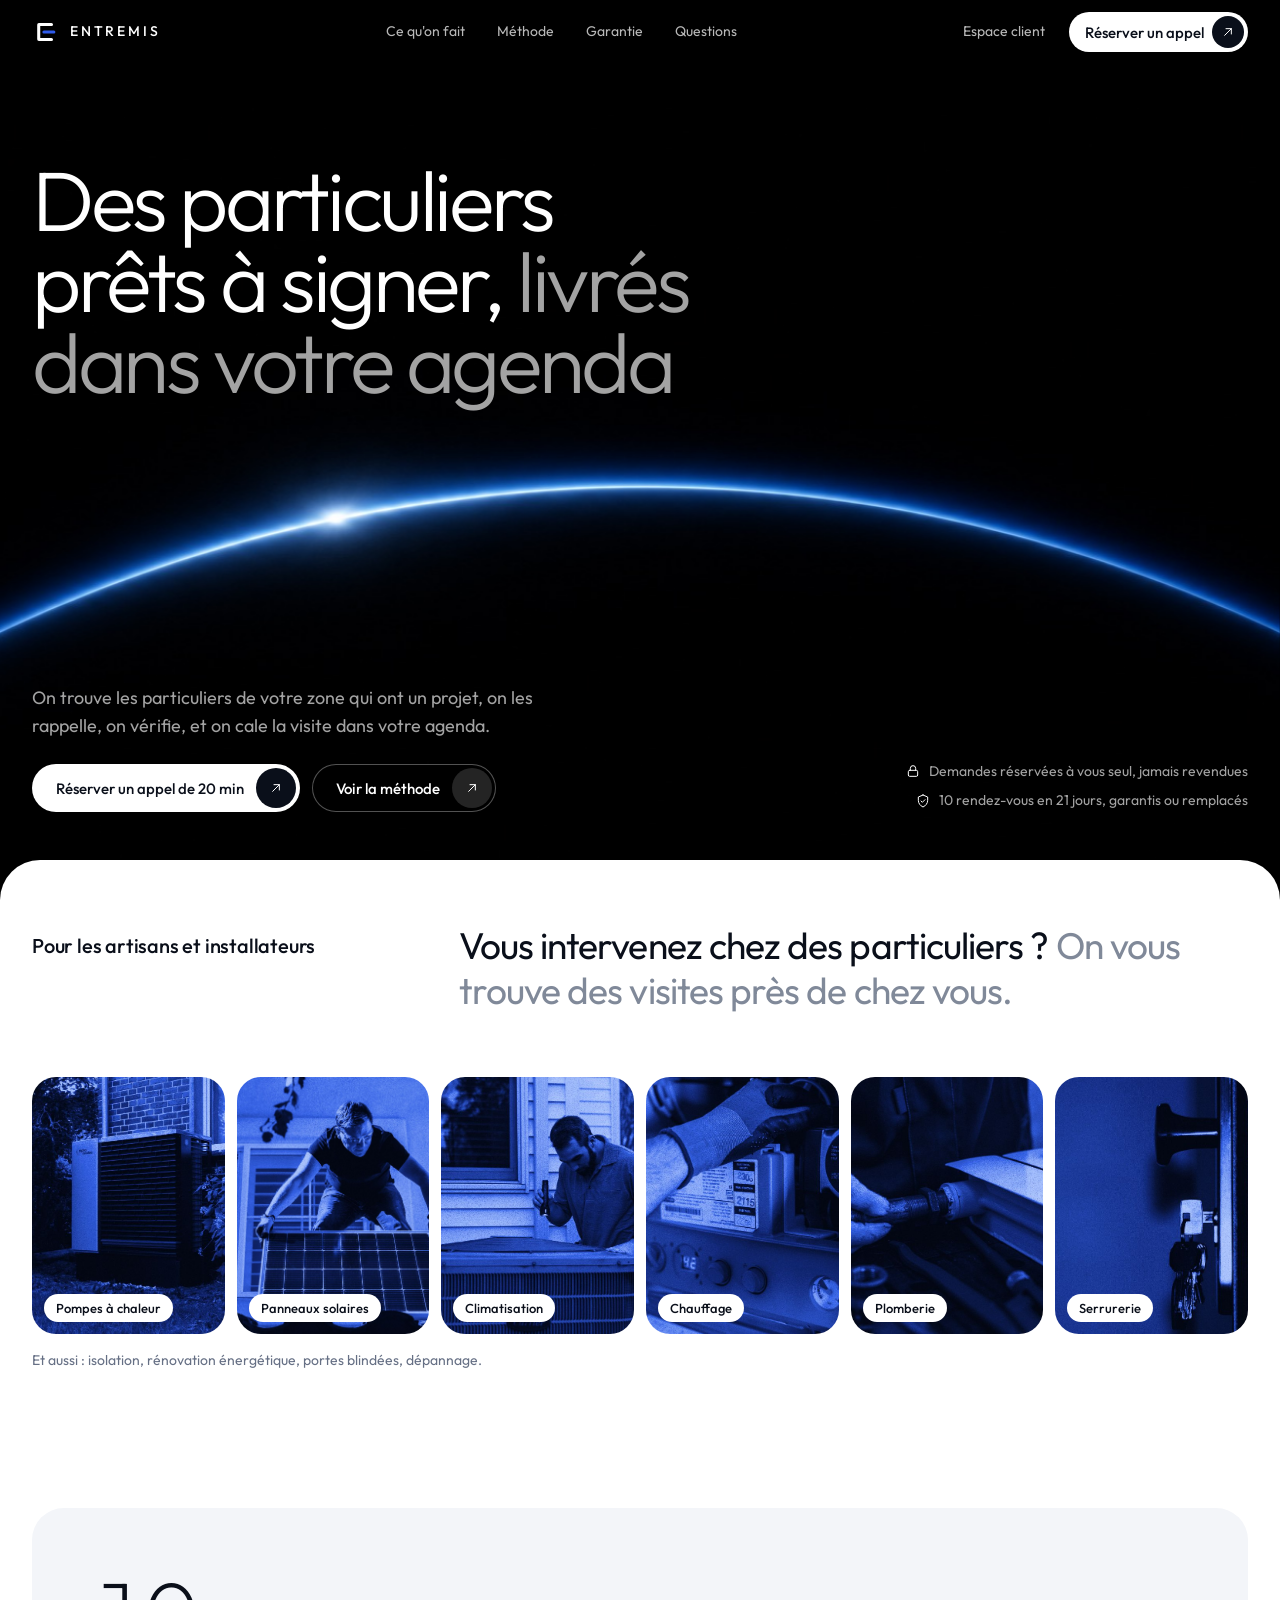
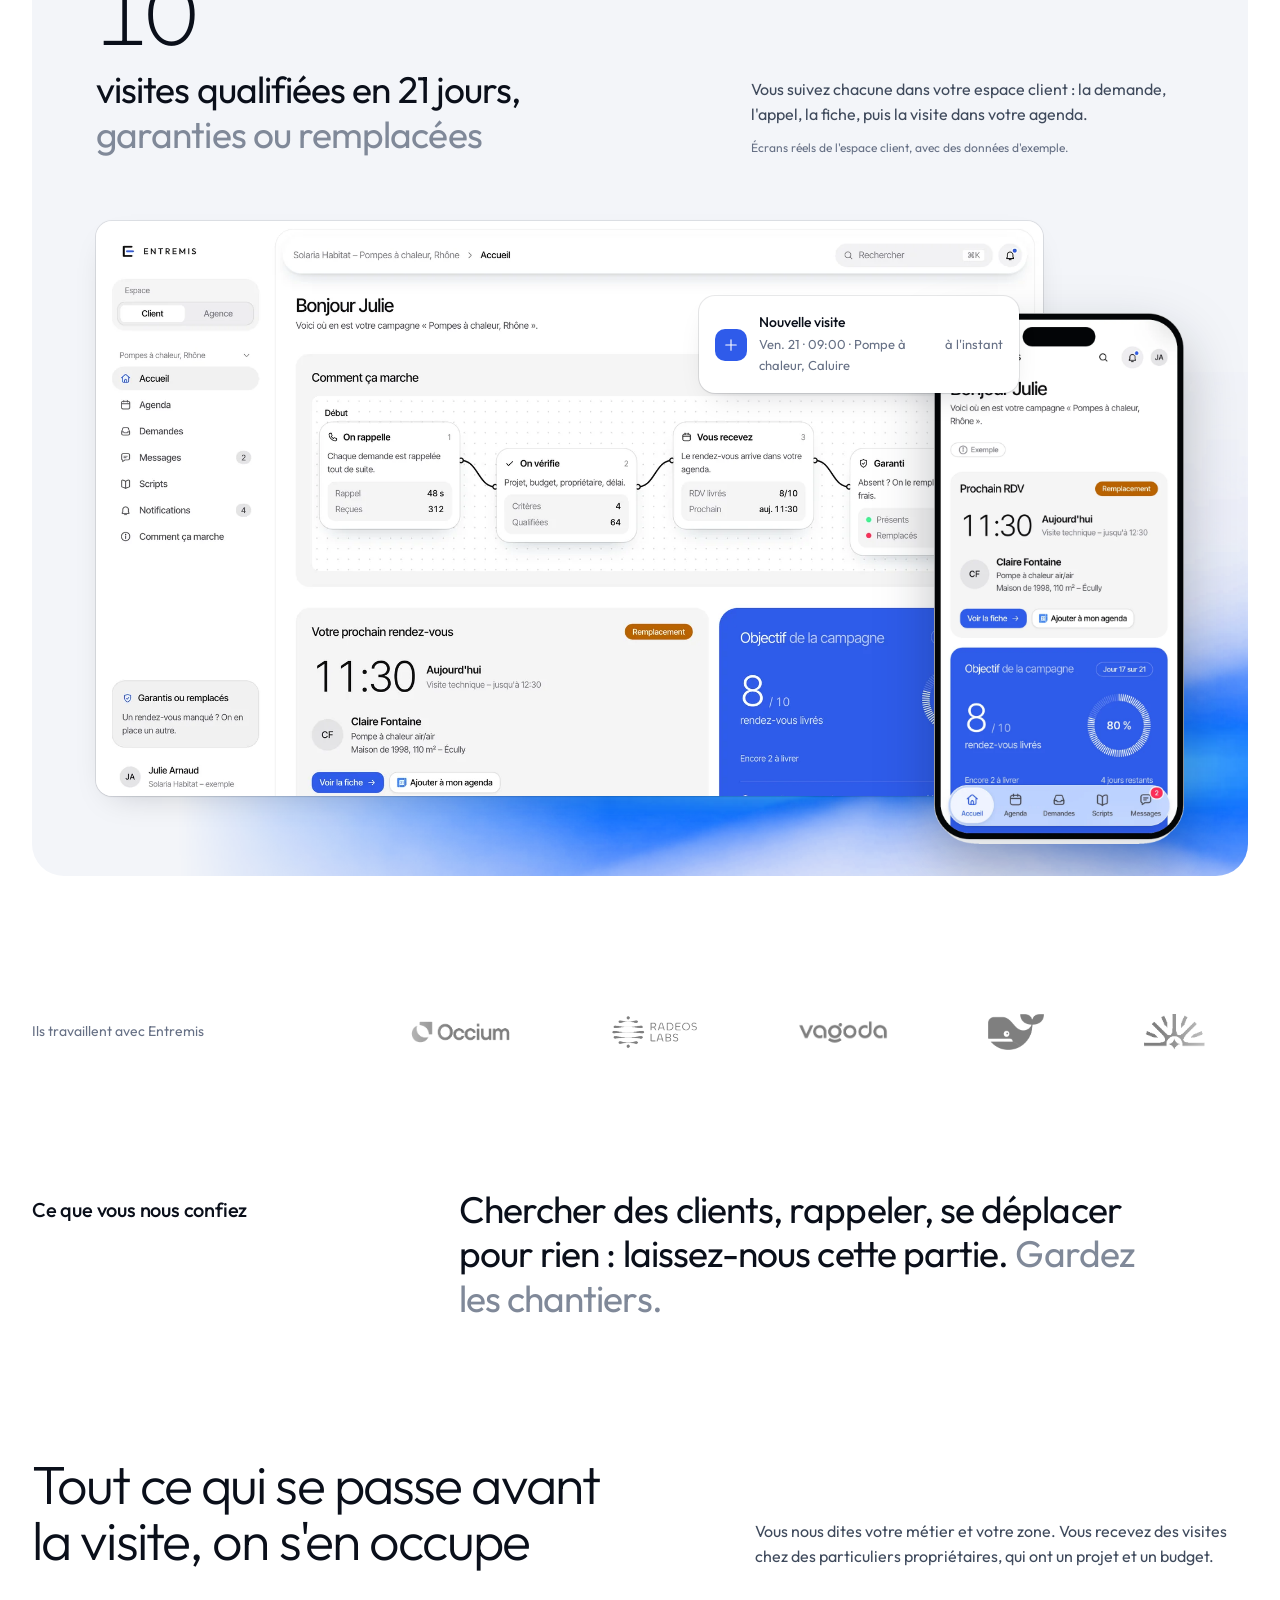
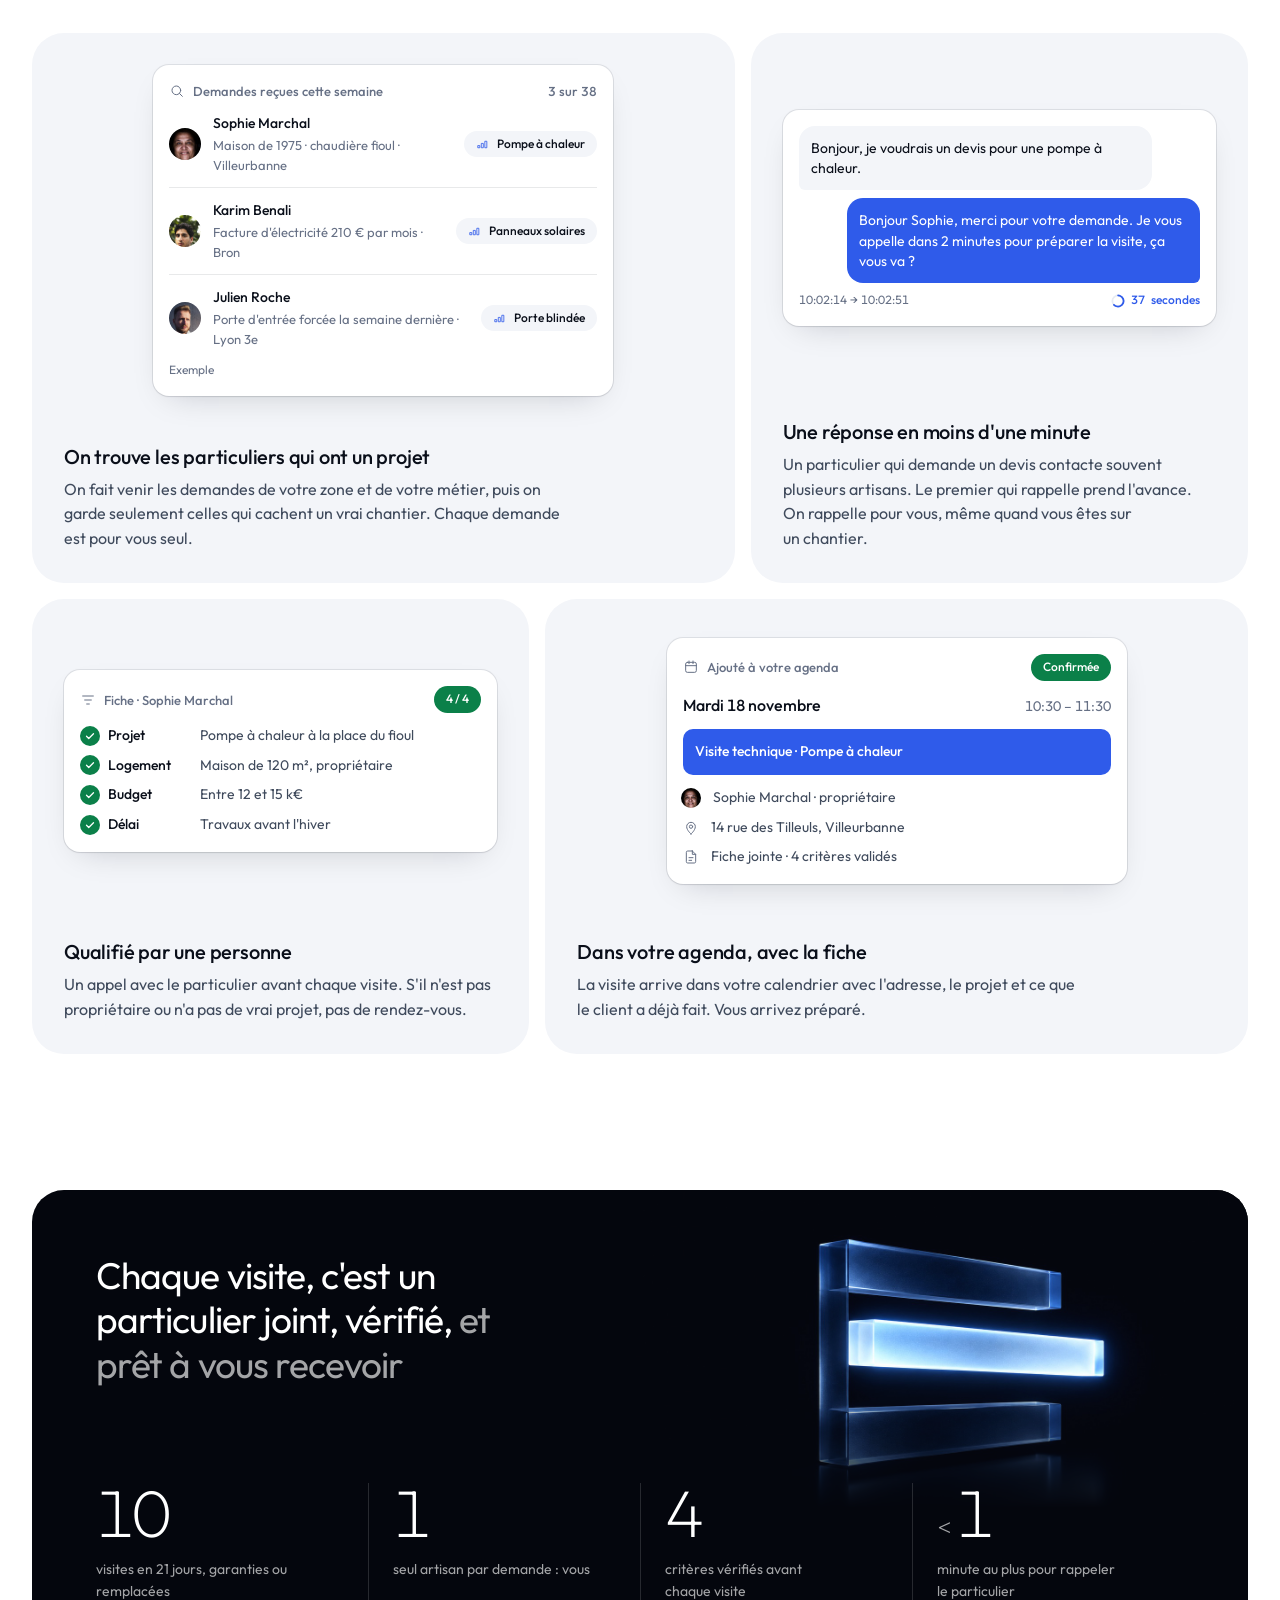
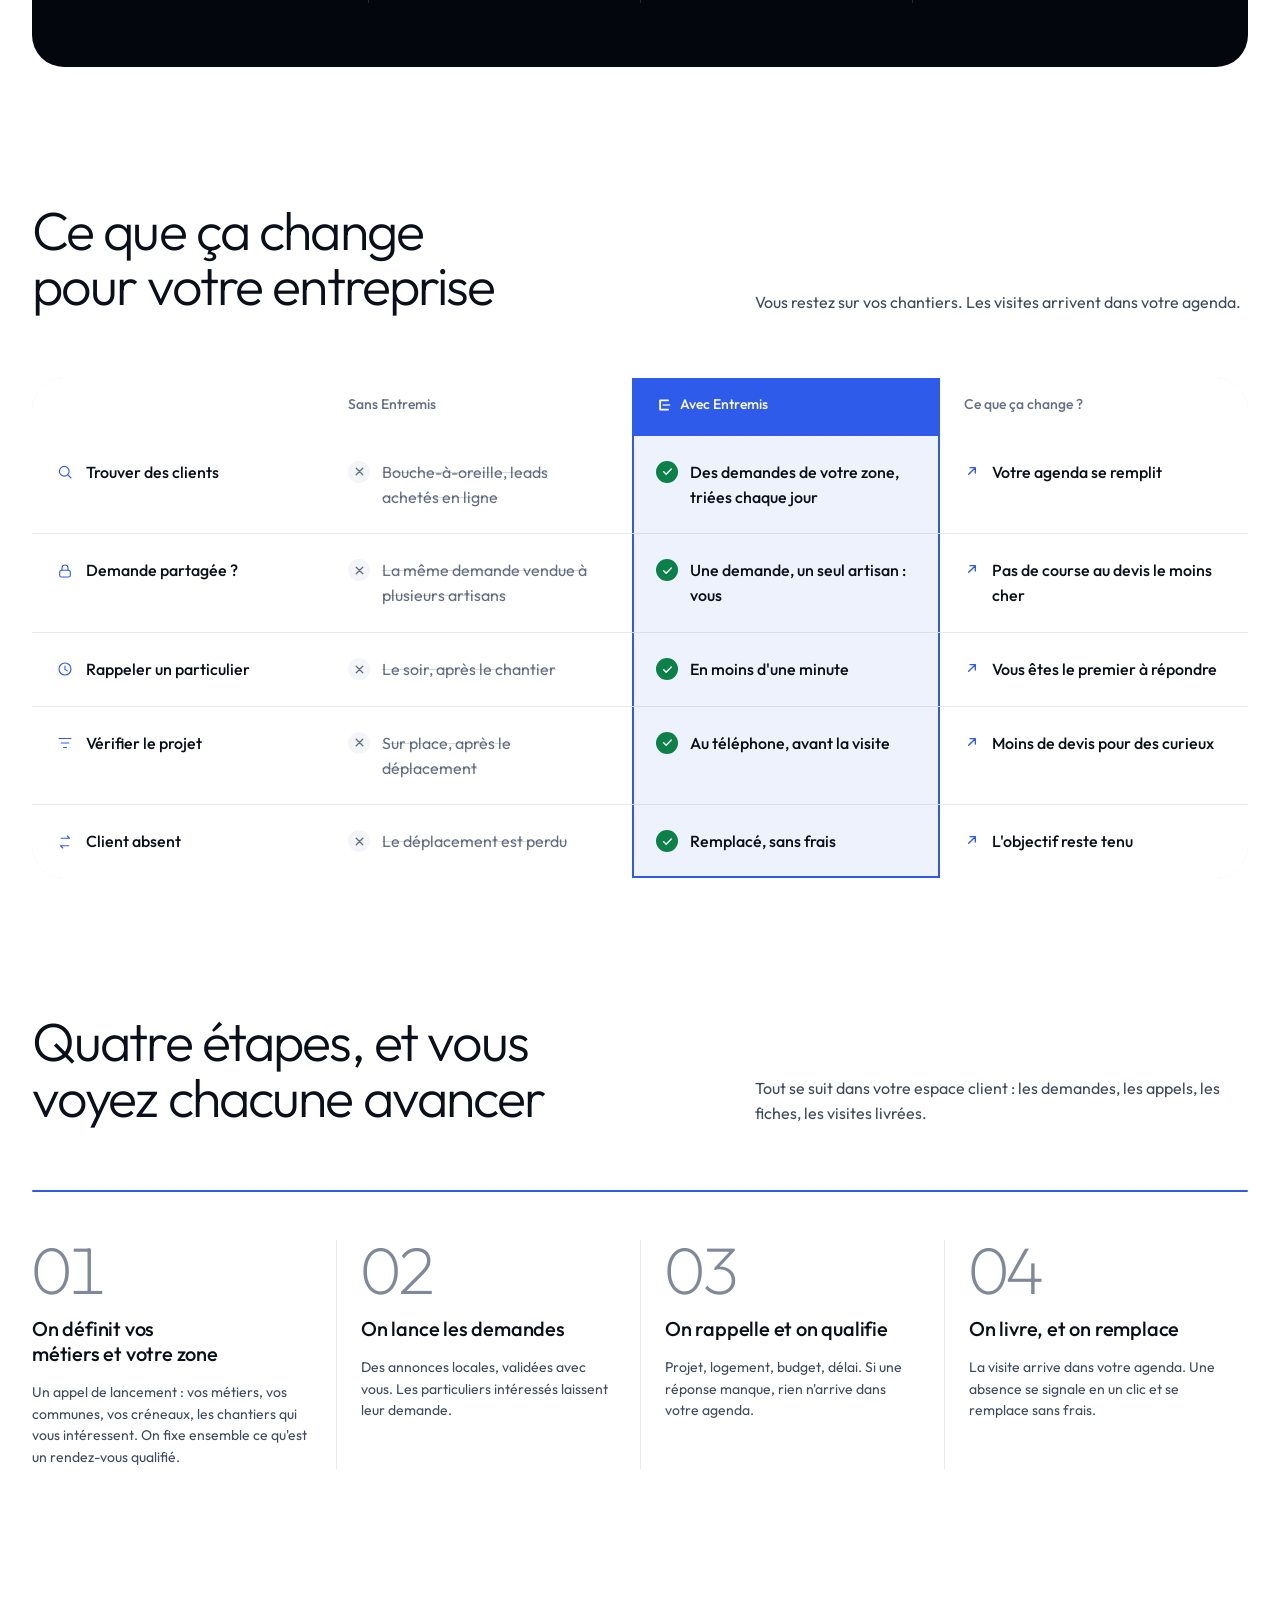
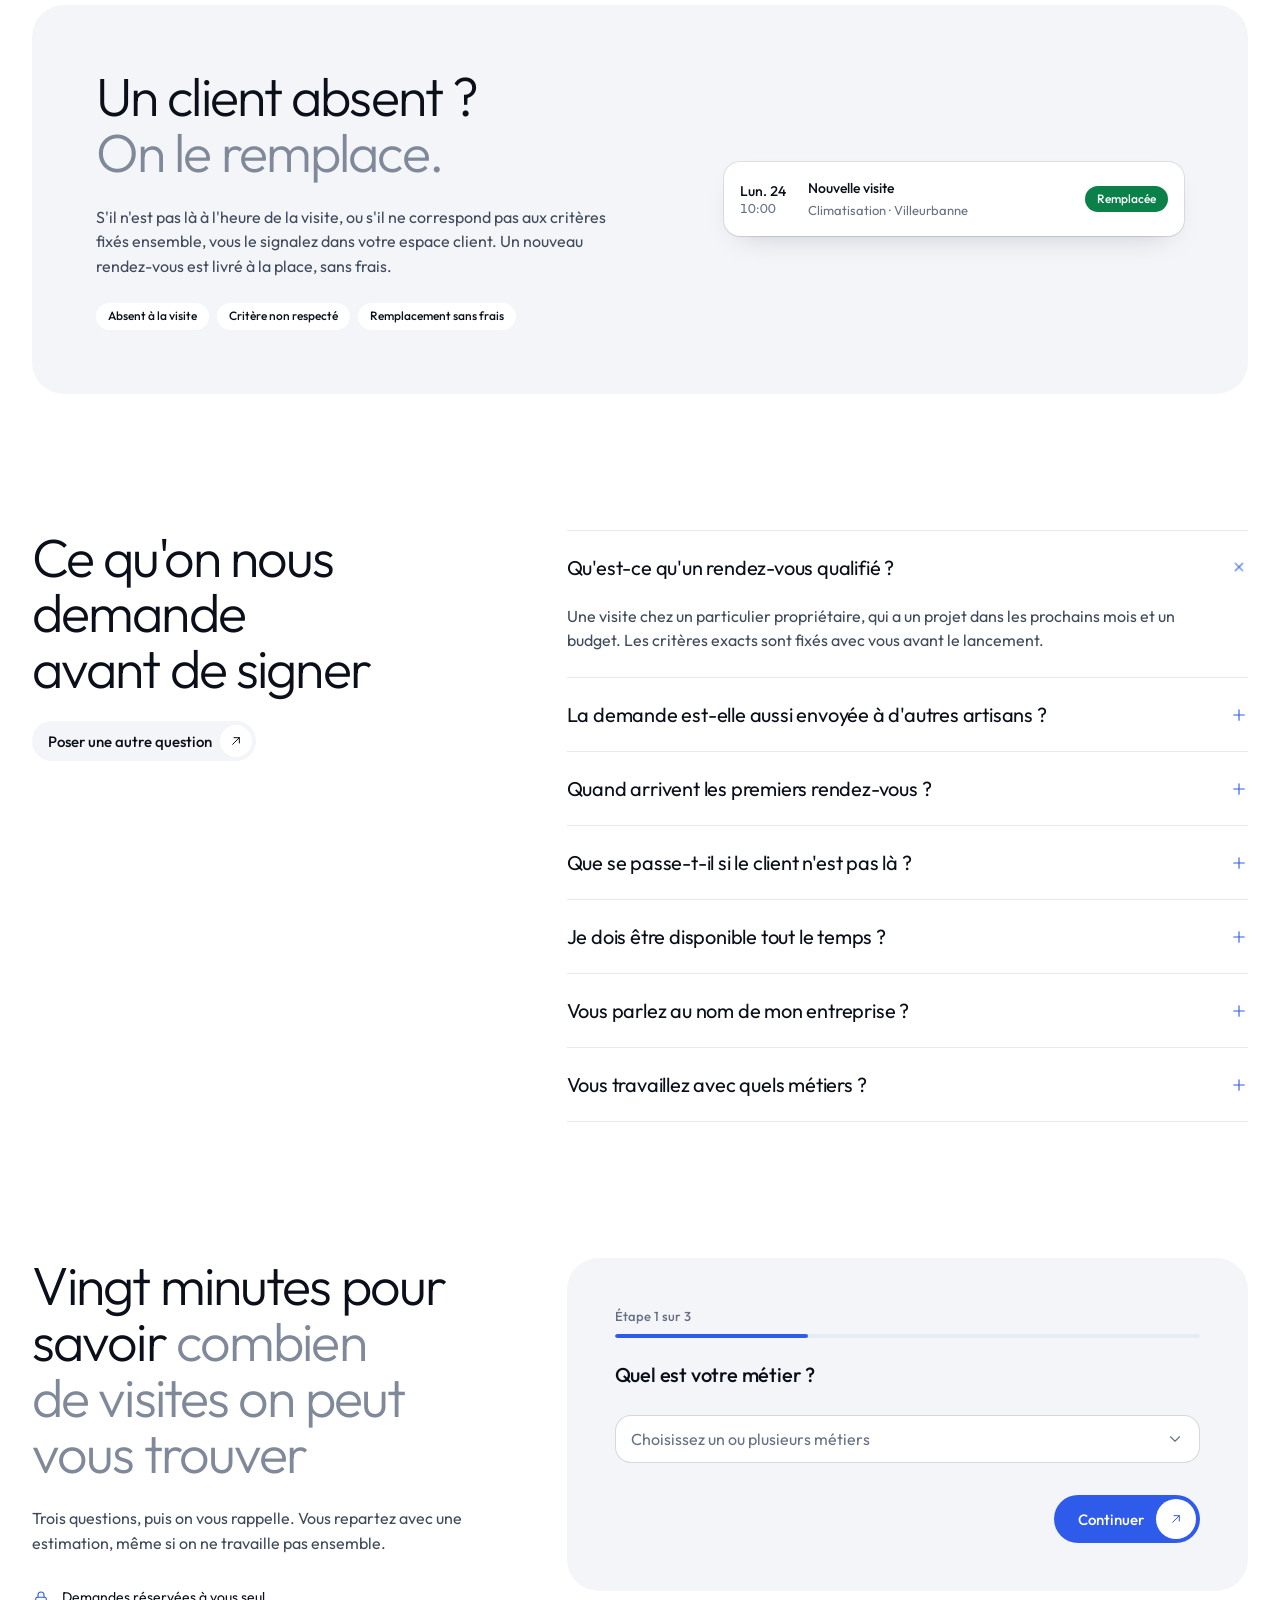
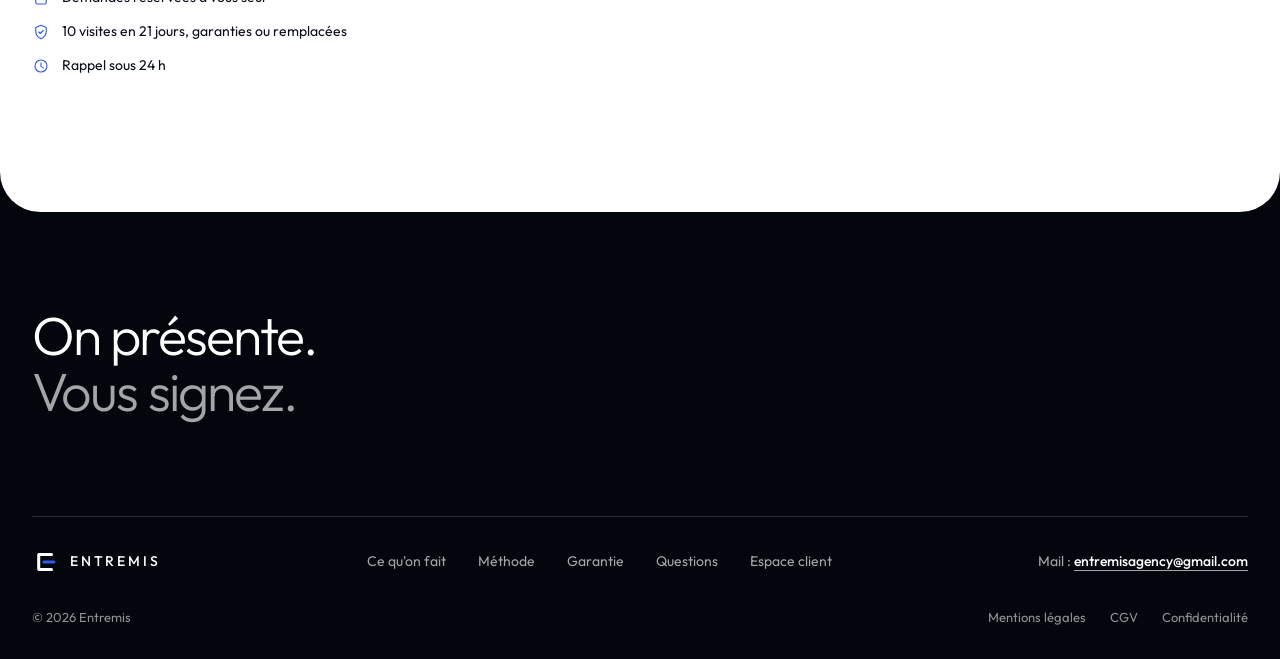
==== commit 1776810b: "Formulaire : chaque demande arrive par e-mail (Web3Forms) Co-Authored-By: Claude Opus 5.5 <noreply@a" ====
--- a/index.html
+++ b/index.html
@@ -967,7 +967,7 @@
   form.addEventListener('keydown',function(e){ if(e.key==='Enter' && e.target.tagName==='INPUT' && stepNow<3){ e.preventDefault(); if(valid(stepNow)) goStep(stepNow+1); } });
   /* Envoi : chaque demande part par e-mail à entremisagency@gmail.com, via Web3Forms (web3forms.com).
      Coller ci-dessous la clé d'accès reçue par e-mail de Web3Forms. Elle peut être visible dans le code : c'est prévu ainsi. */
-  var FORM_KEY='COLLER_LA_CLE_WEB3FORMS_ICI';
+  var FORM_KEY='26be0ef5-1dfb-4358-832b-7ad56d1a129f';   /* clé Web3Forms d'entremisagency@gmail.com (publique par conception) */
   var sendErr=document.getElementById('err-send');
   form.addEventListener('submit',function(e){
     e.preventDefault(); if(!valid(3)) return;
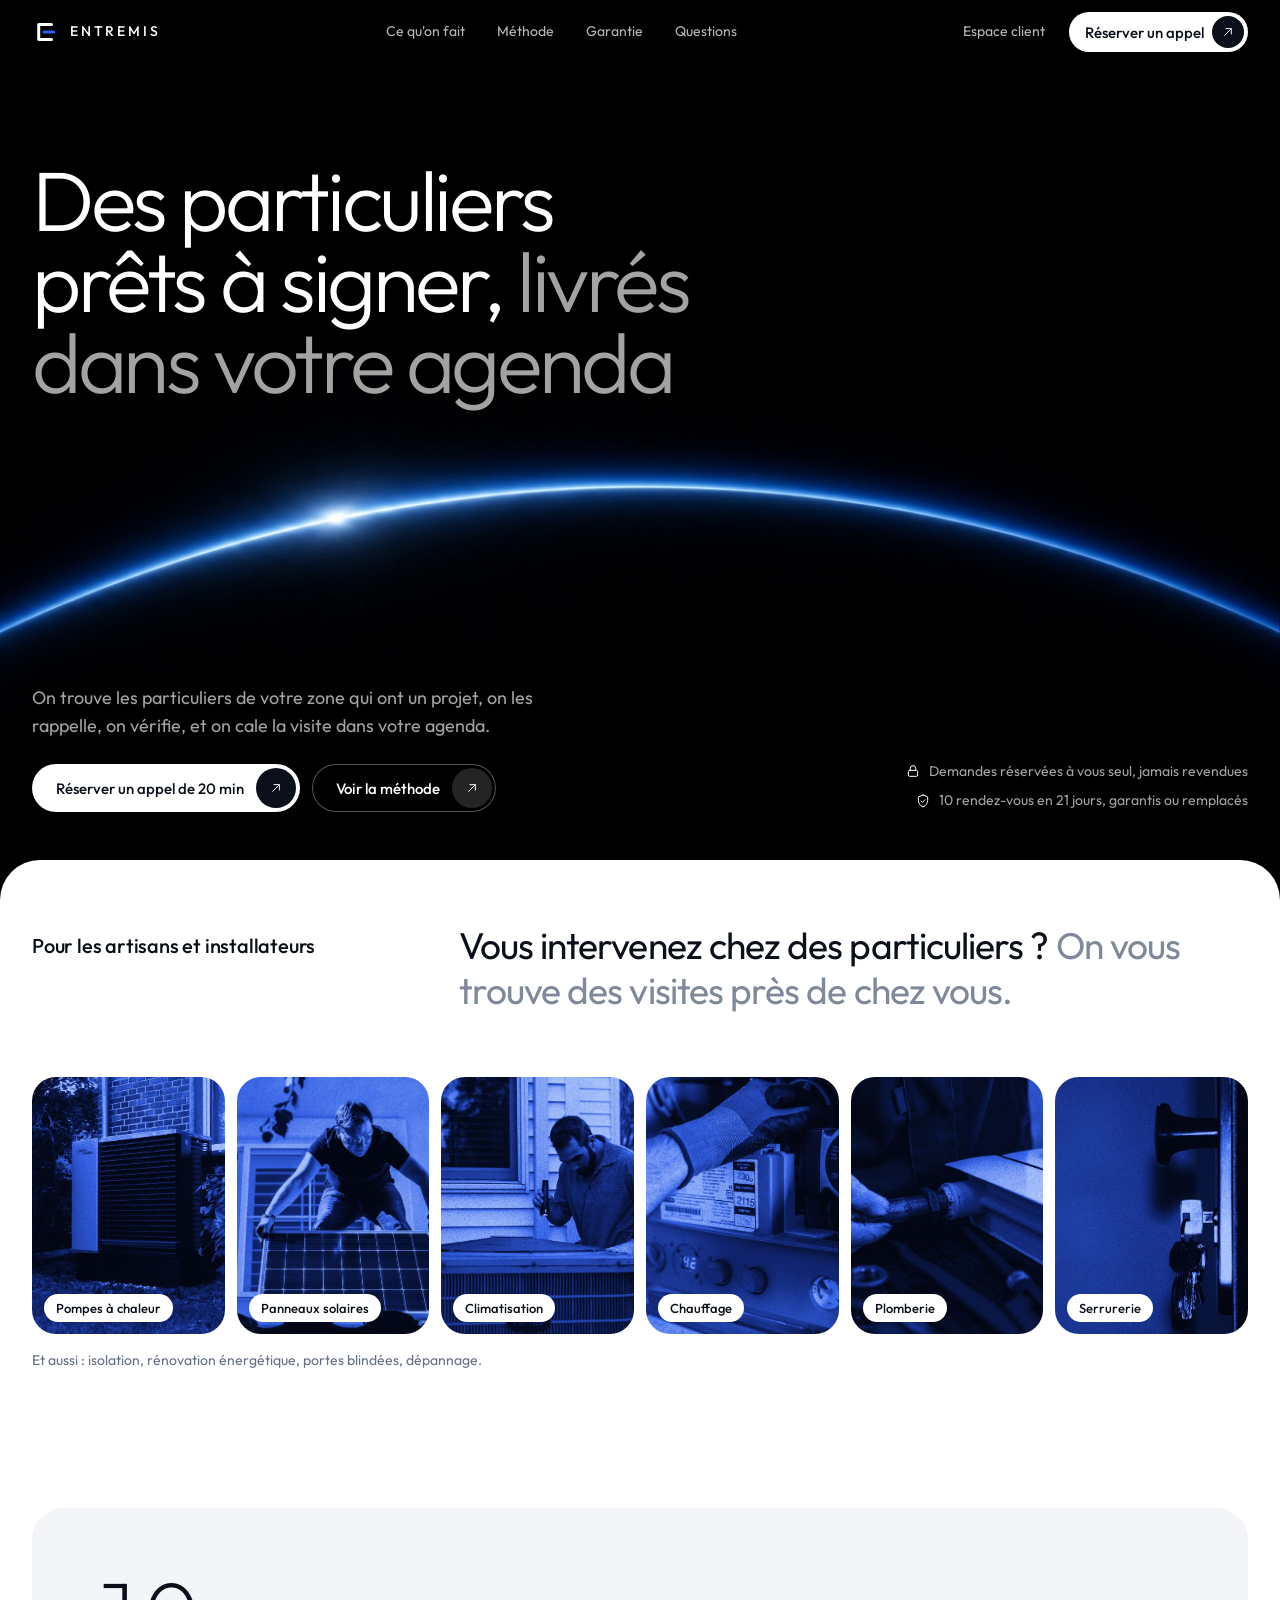
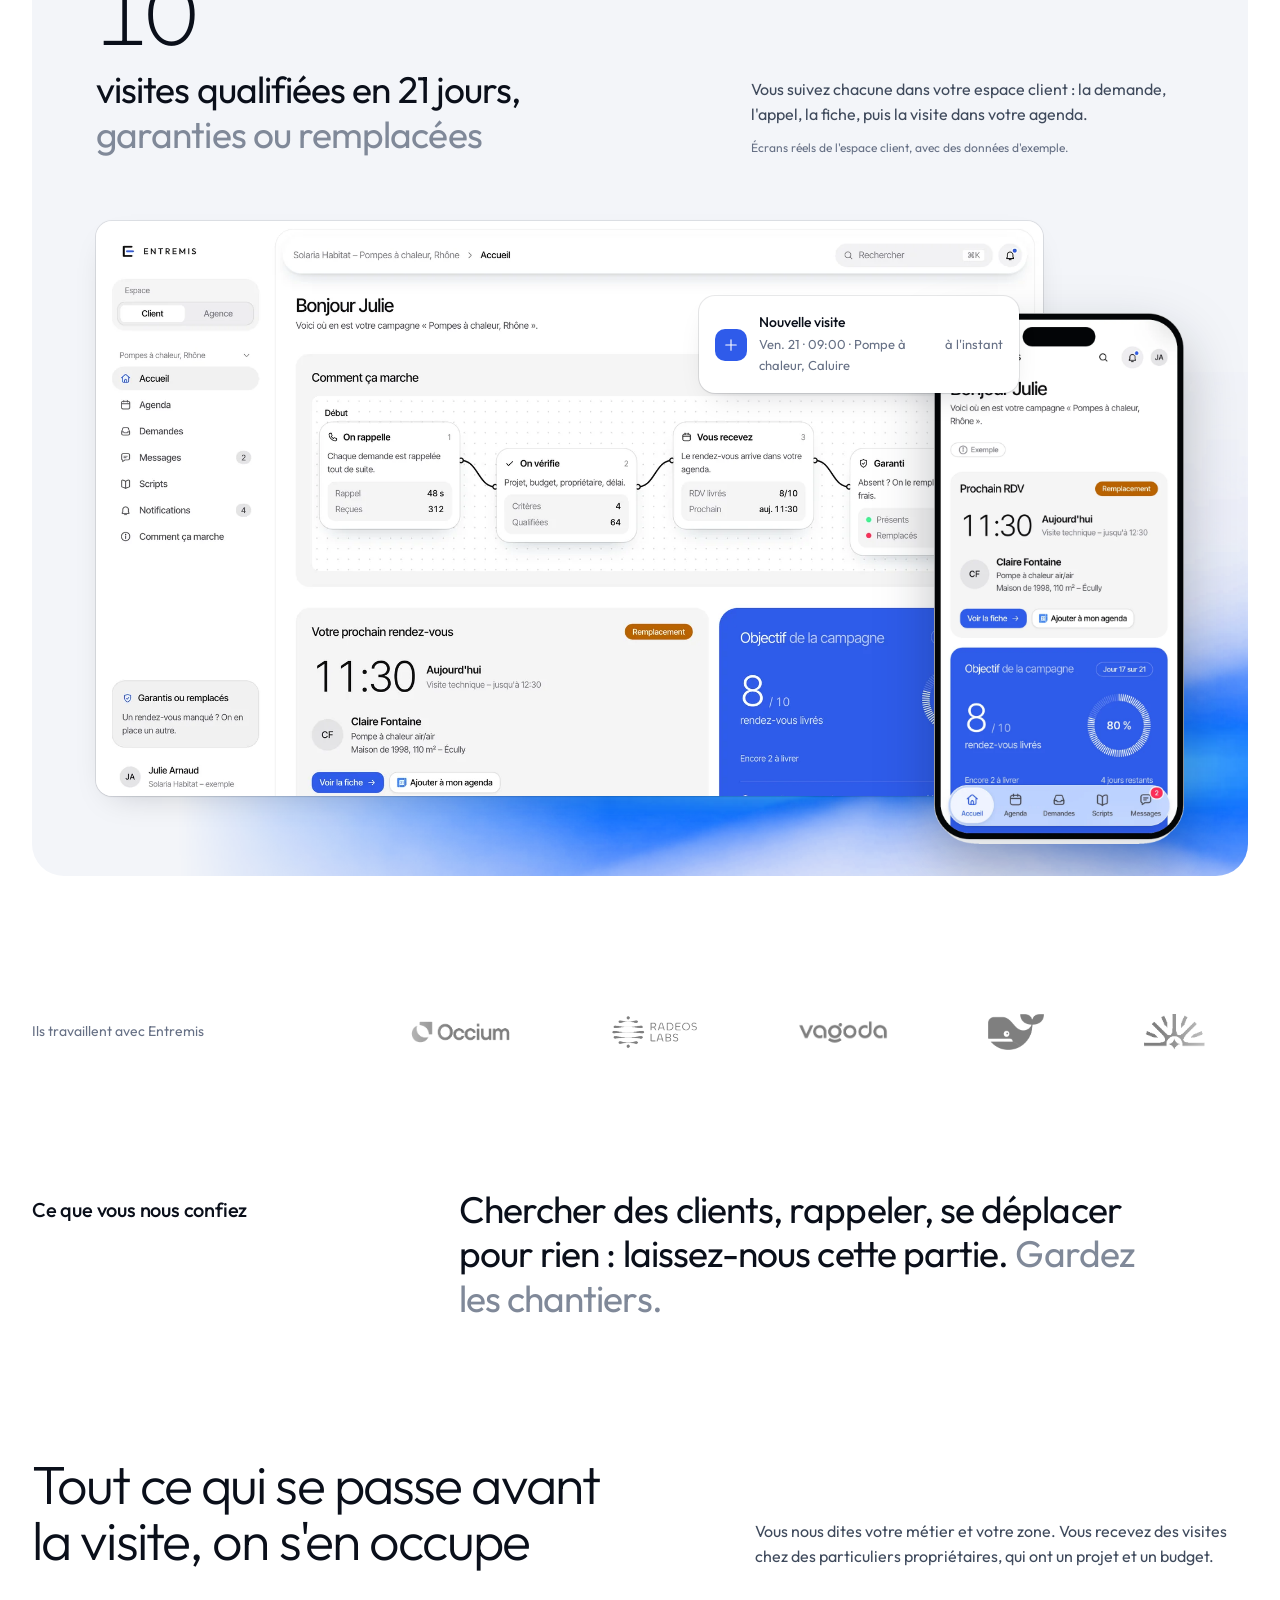
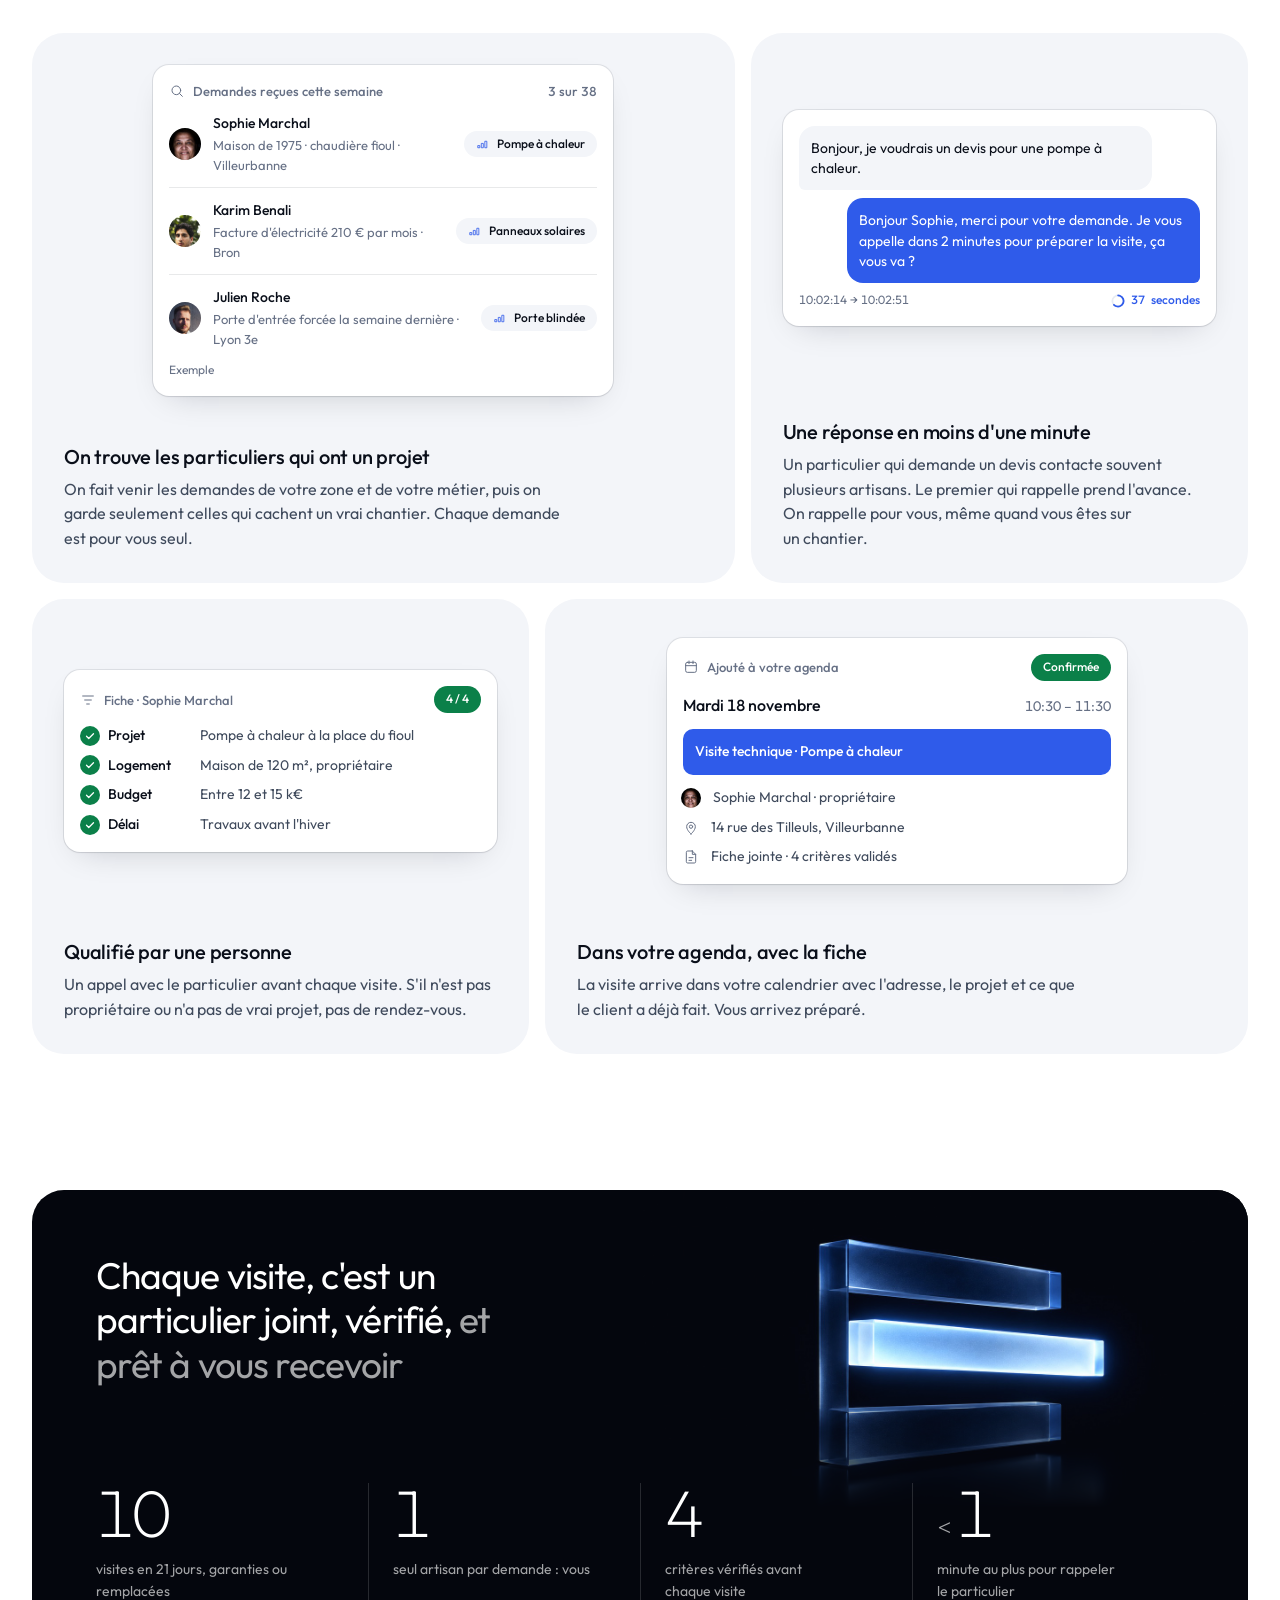
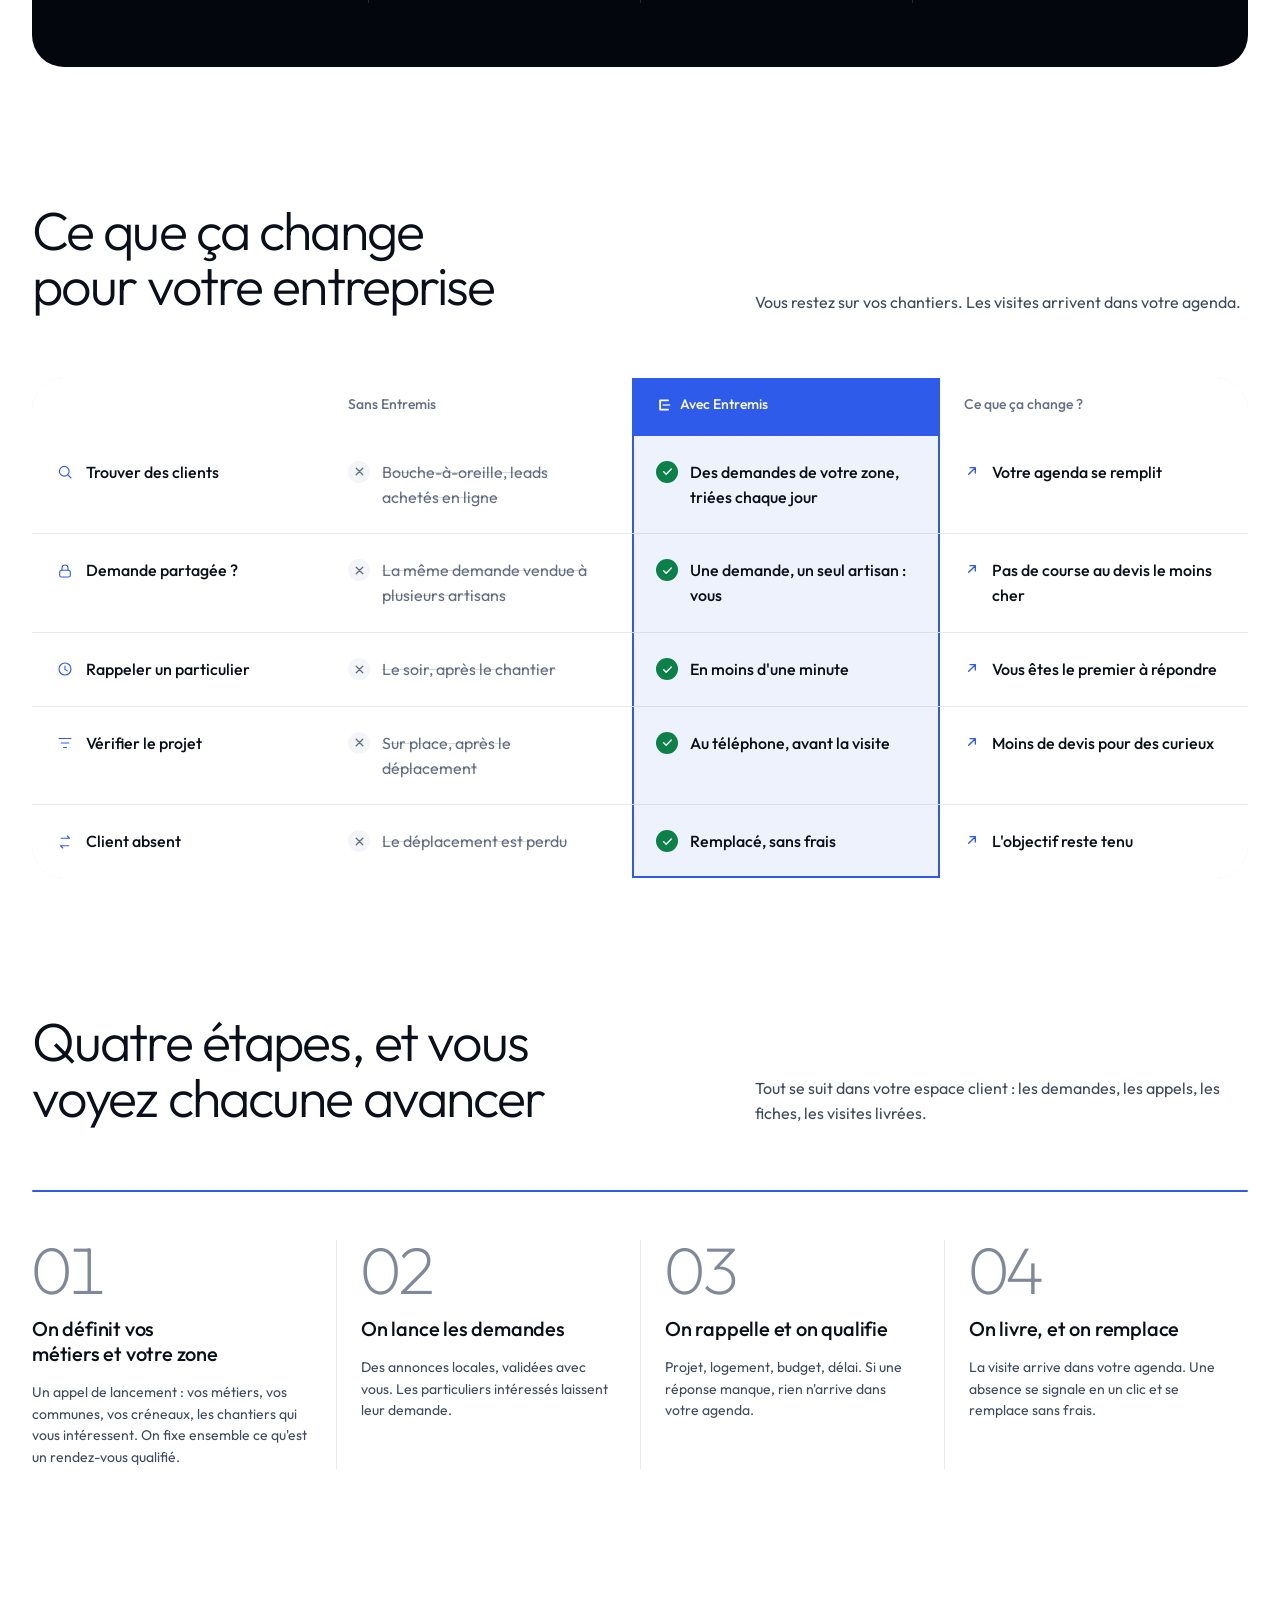
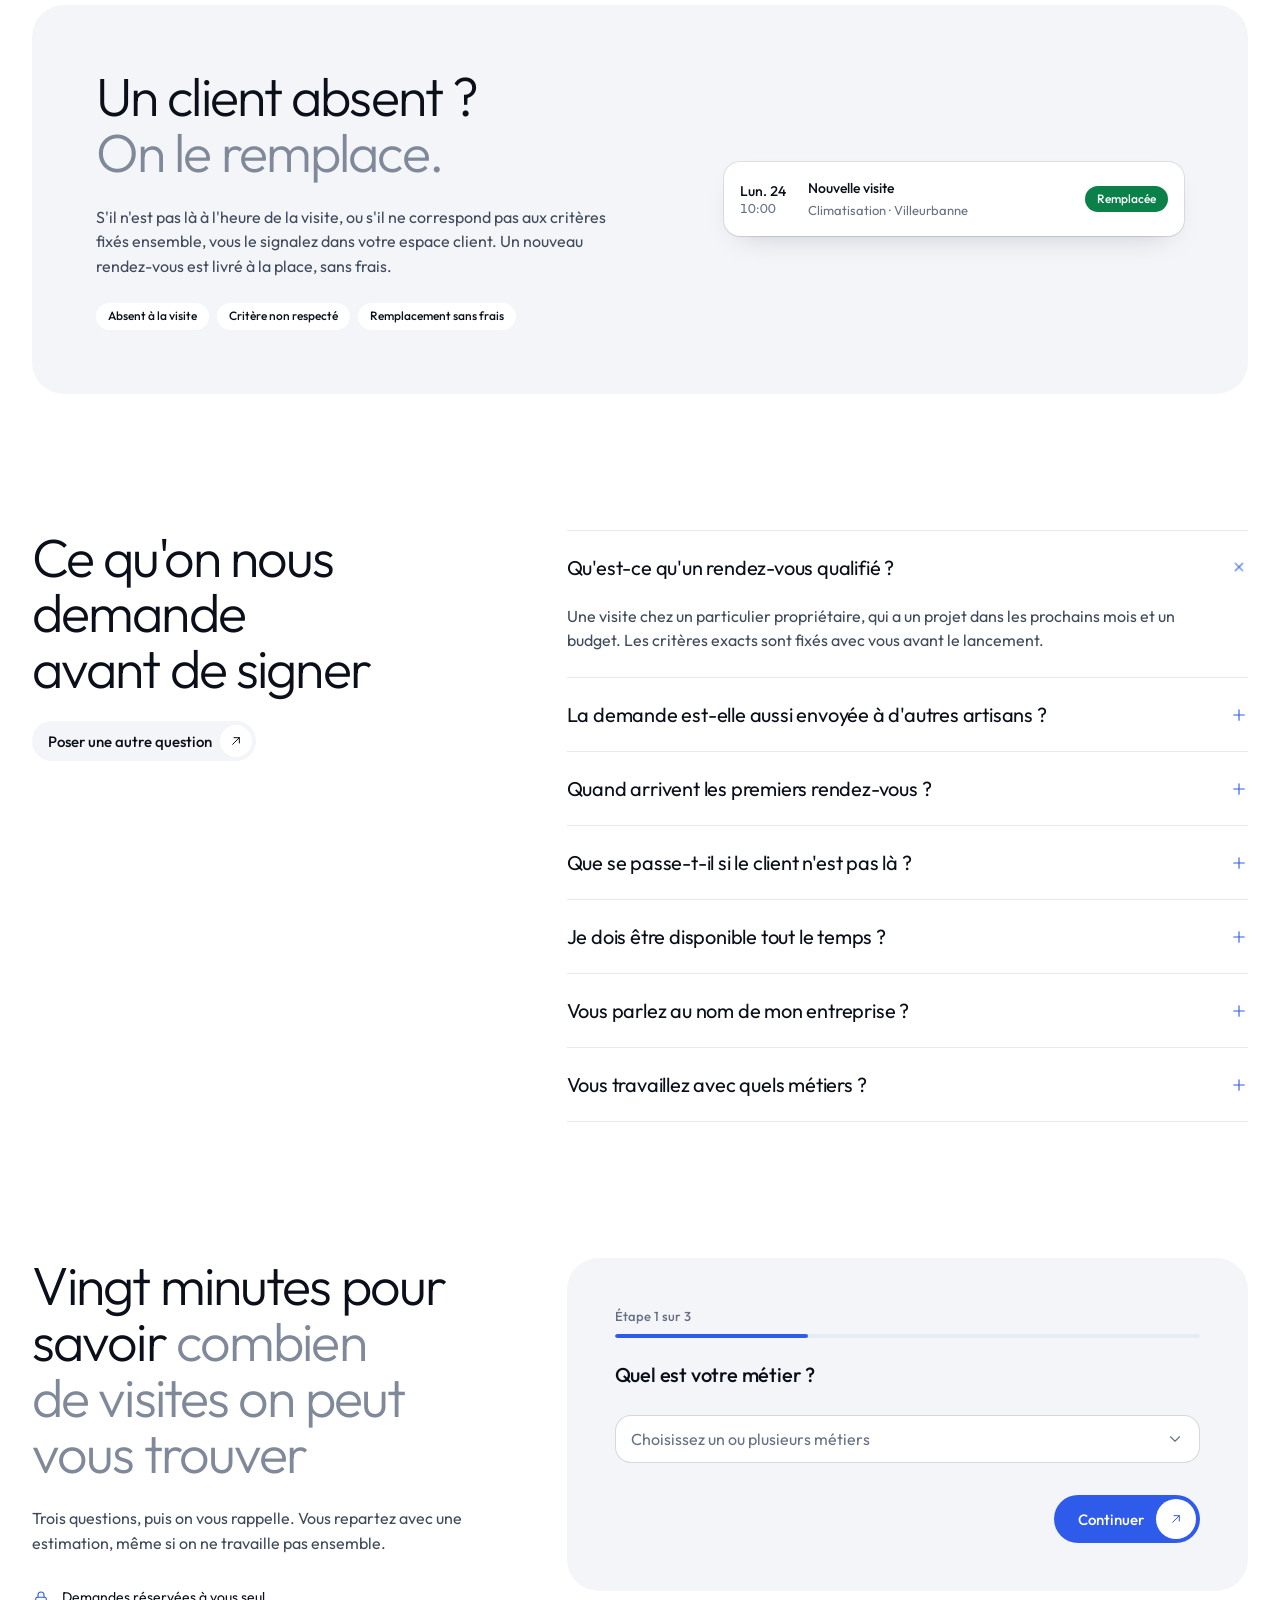
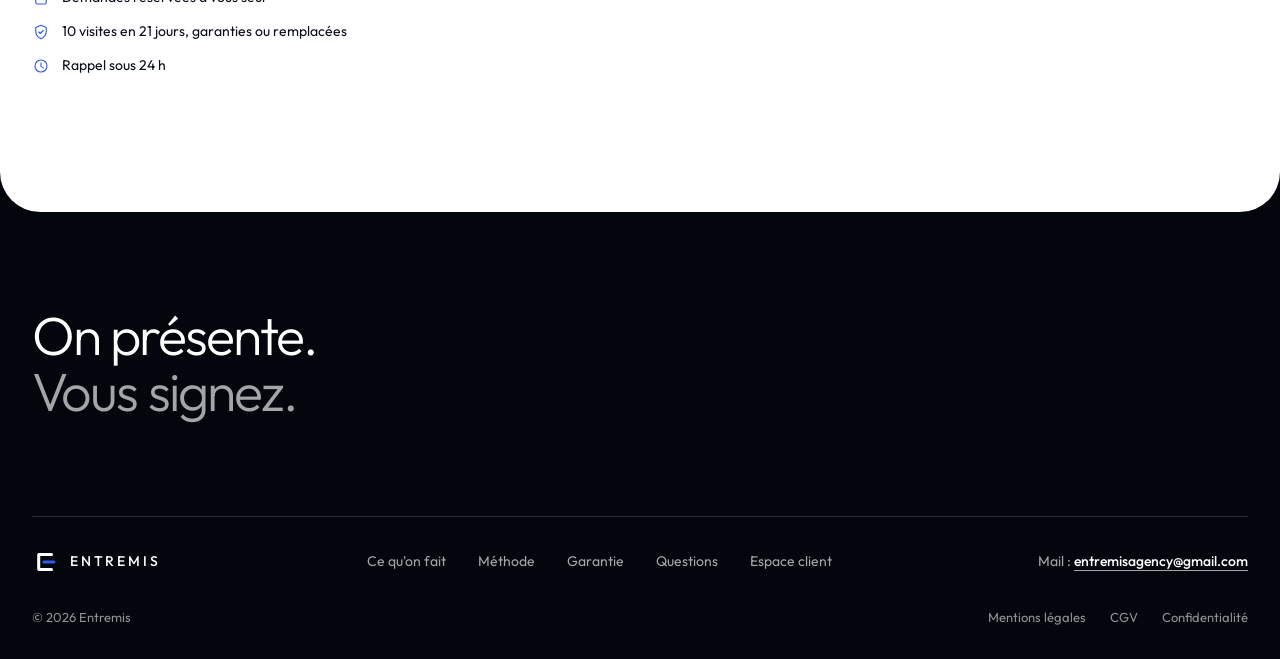
==== commit aa98892b: "Formulaire : nouvelle clé Web3Forms Co-Authored-By: Claude Opus 5.5 <noreply@anthropic.com>" ====
--- a/index.html
+++ b/index.html
@@ -967,7 +967,7 @@
   form.addEventListener('keydown',function(e){ if(e.key==='Enter' && e.target.tagName==='INPUT' && stepNow<3){ e.preventDefault(); if(valid(stepNow)) goStep(stepNow+1); } });
   /* Envoi : chaque demande part par e-mail à entremisagency@gmail.com, via Web3Forms (web3forms.com).
      Coller ci-dessous la clé d'accès reçue par e-mail de Web3Forms. Elle peut être visible dans le code : c'est prévu ainsi. */
-  var FORM_KEY='26be0ef5-1dfb-4358-832b-7ad56d1a129f';   /* clé Web3Forms d'entremisagency@gmail.com (publique par conception) */
+  var FORM_KEY='82fe0bdd-0e35-4596-85cd-eeebd3cd2af5';   /* clé Web3Forms d'entremisagency@gmail.com (publique par conception) */
   var sendErr=document.getElementById('err-send');
   form.addEventListener('submit',function(e){
     e.preventDefault(); if(!valid(3)) return;
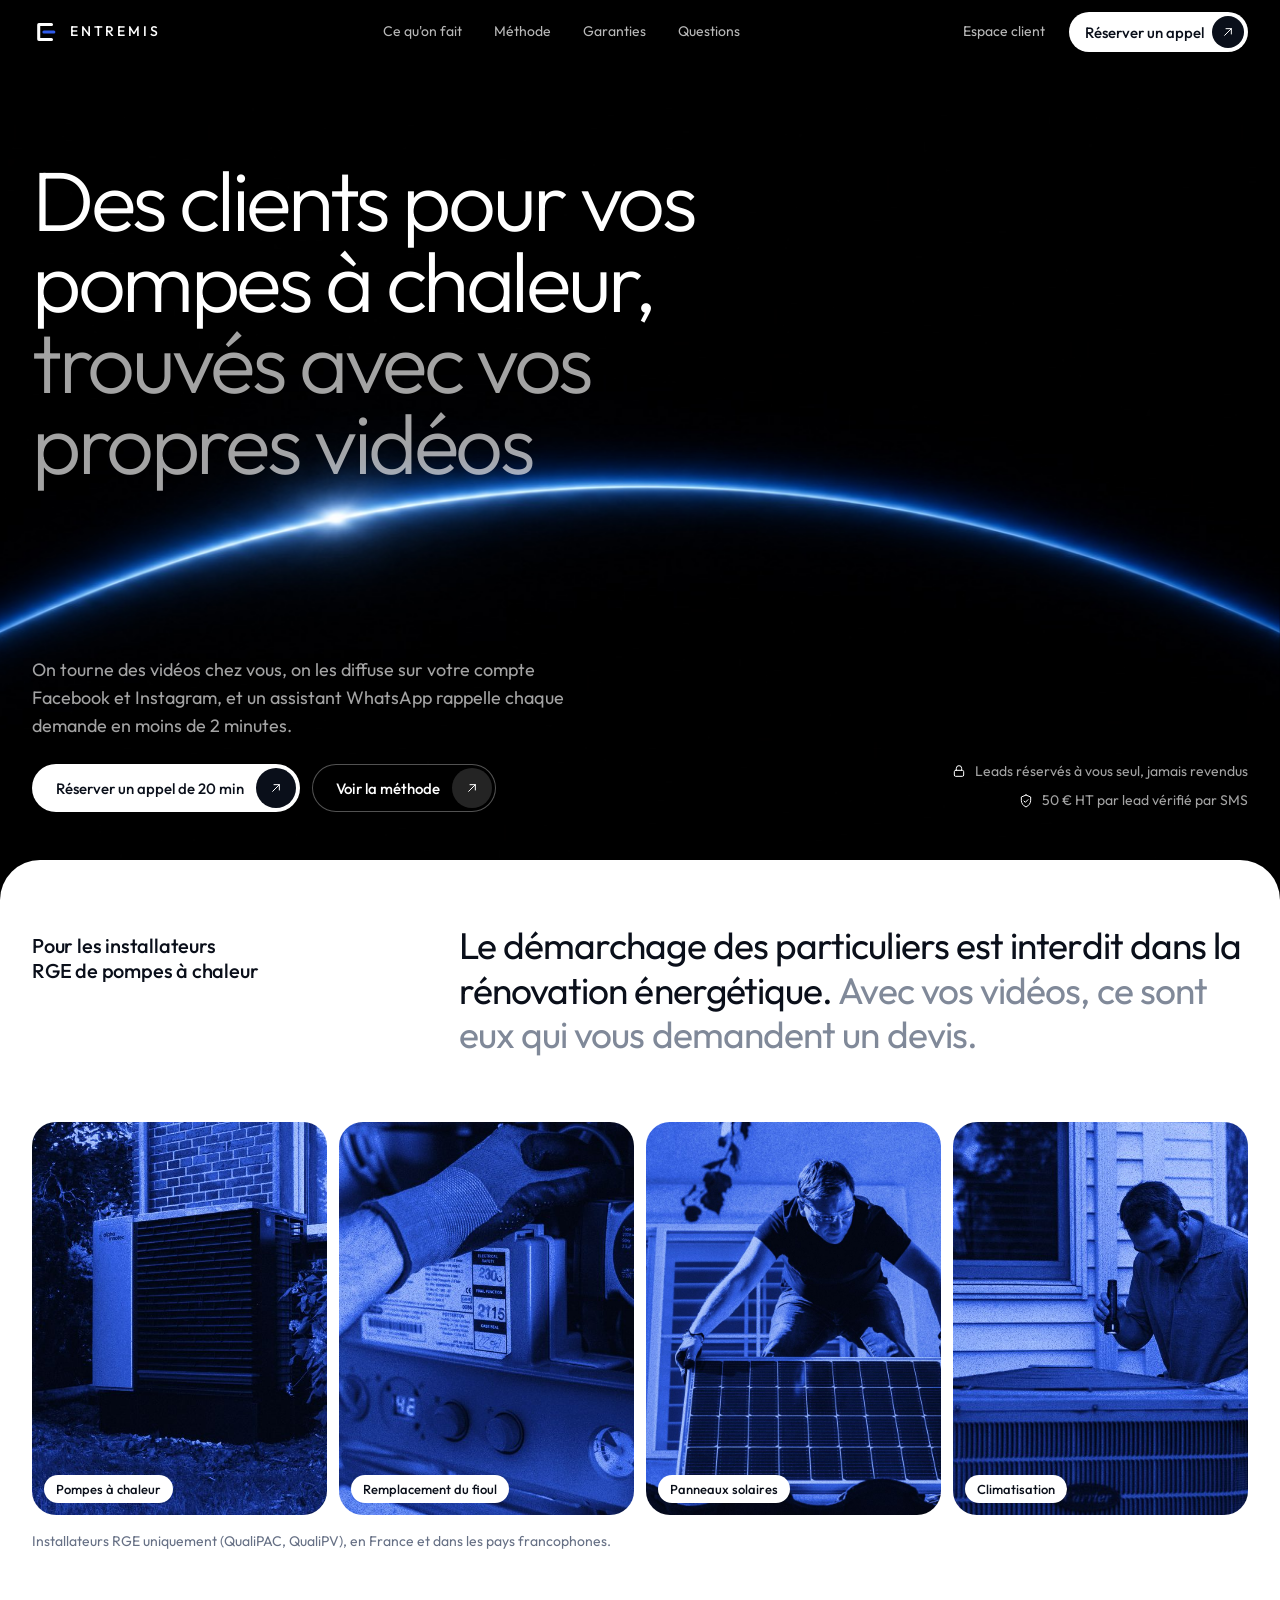
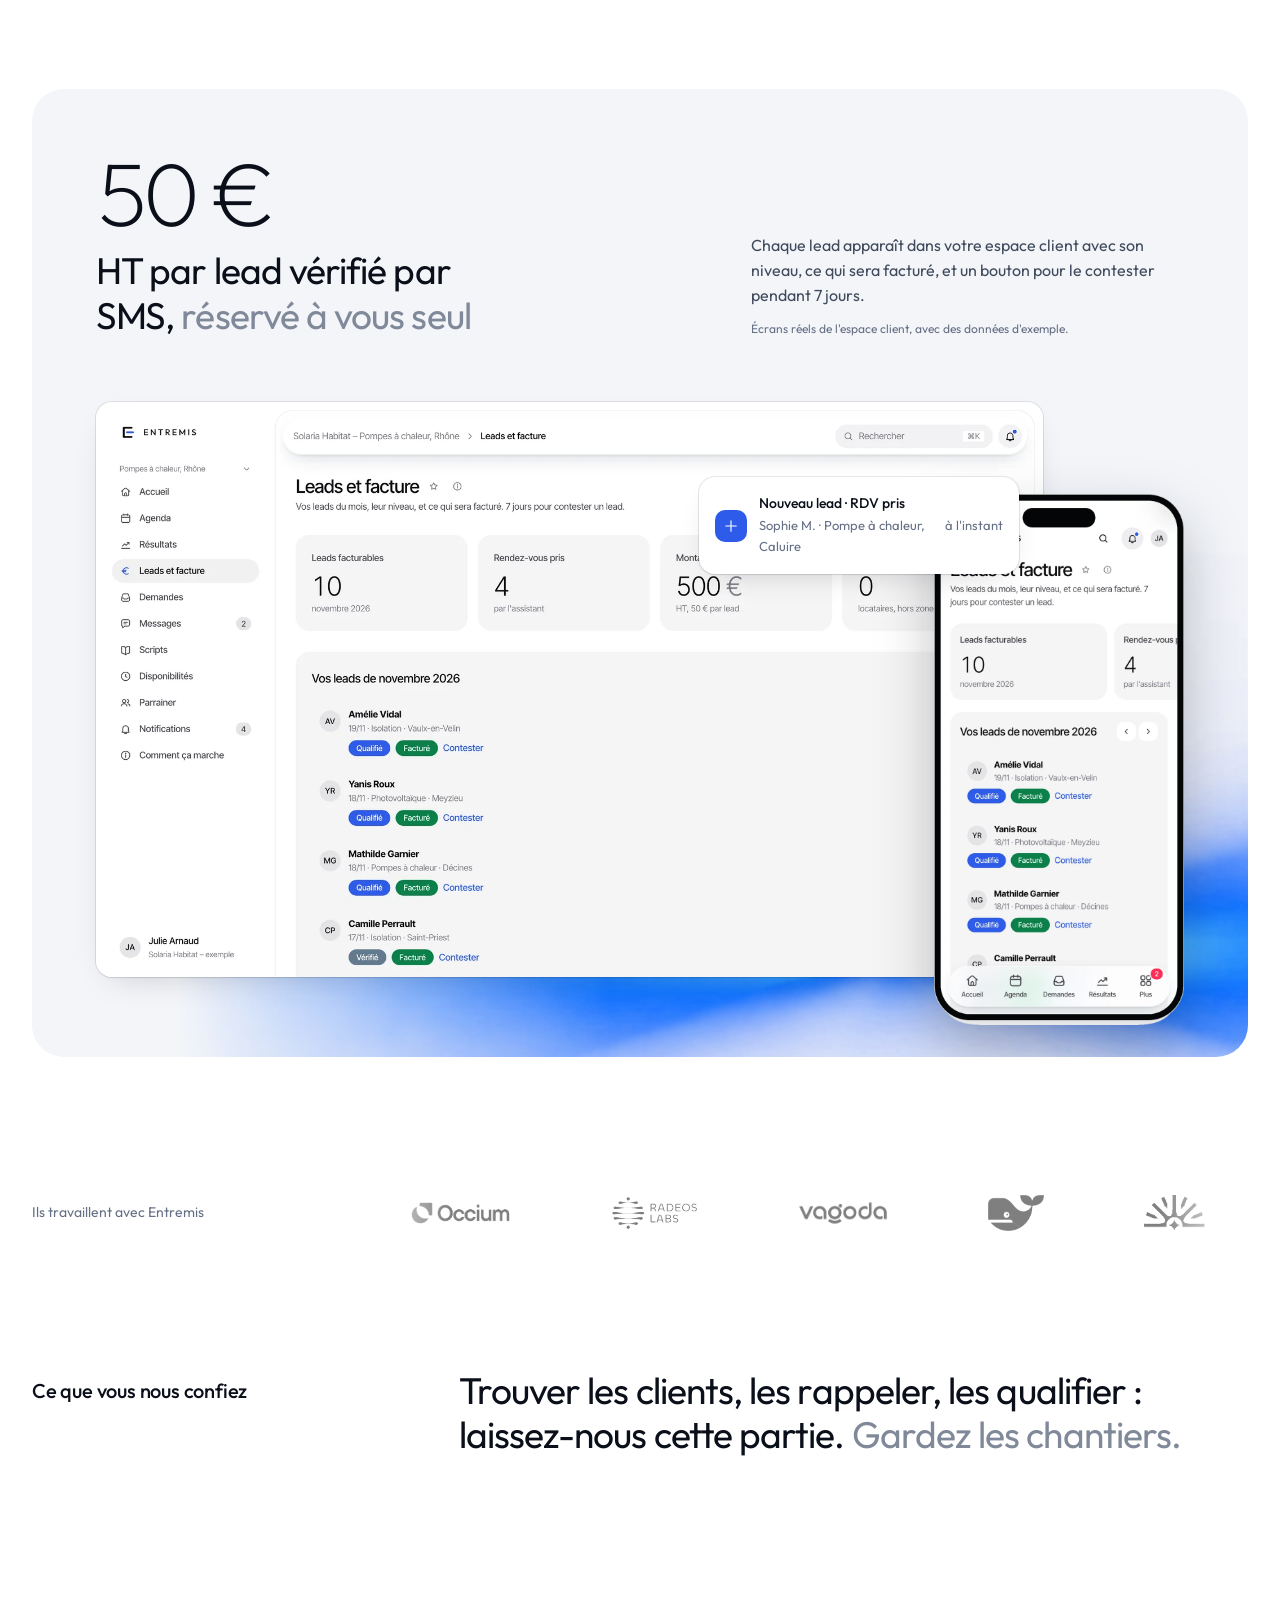
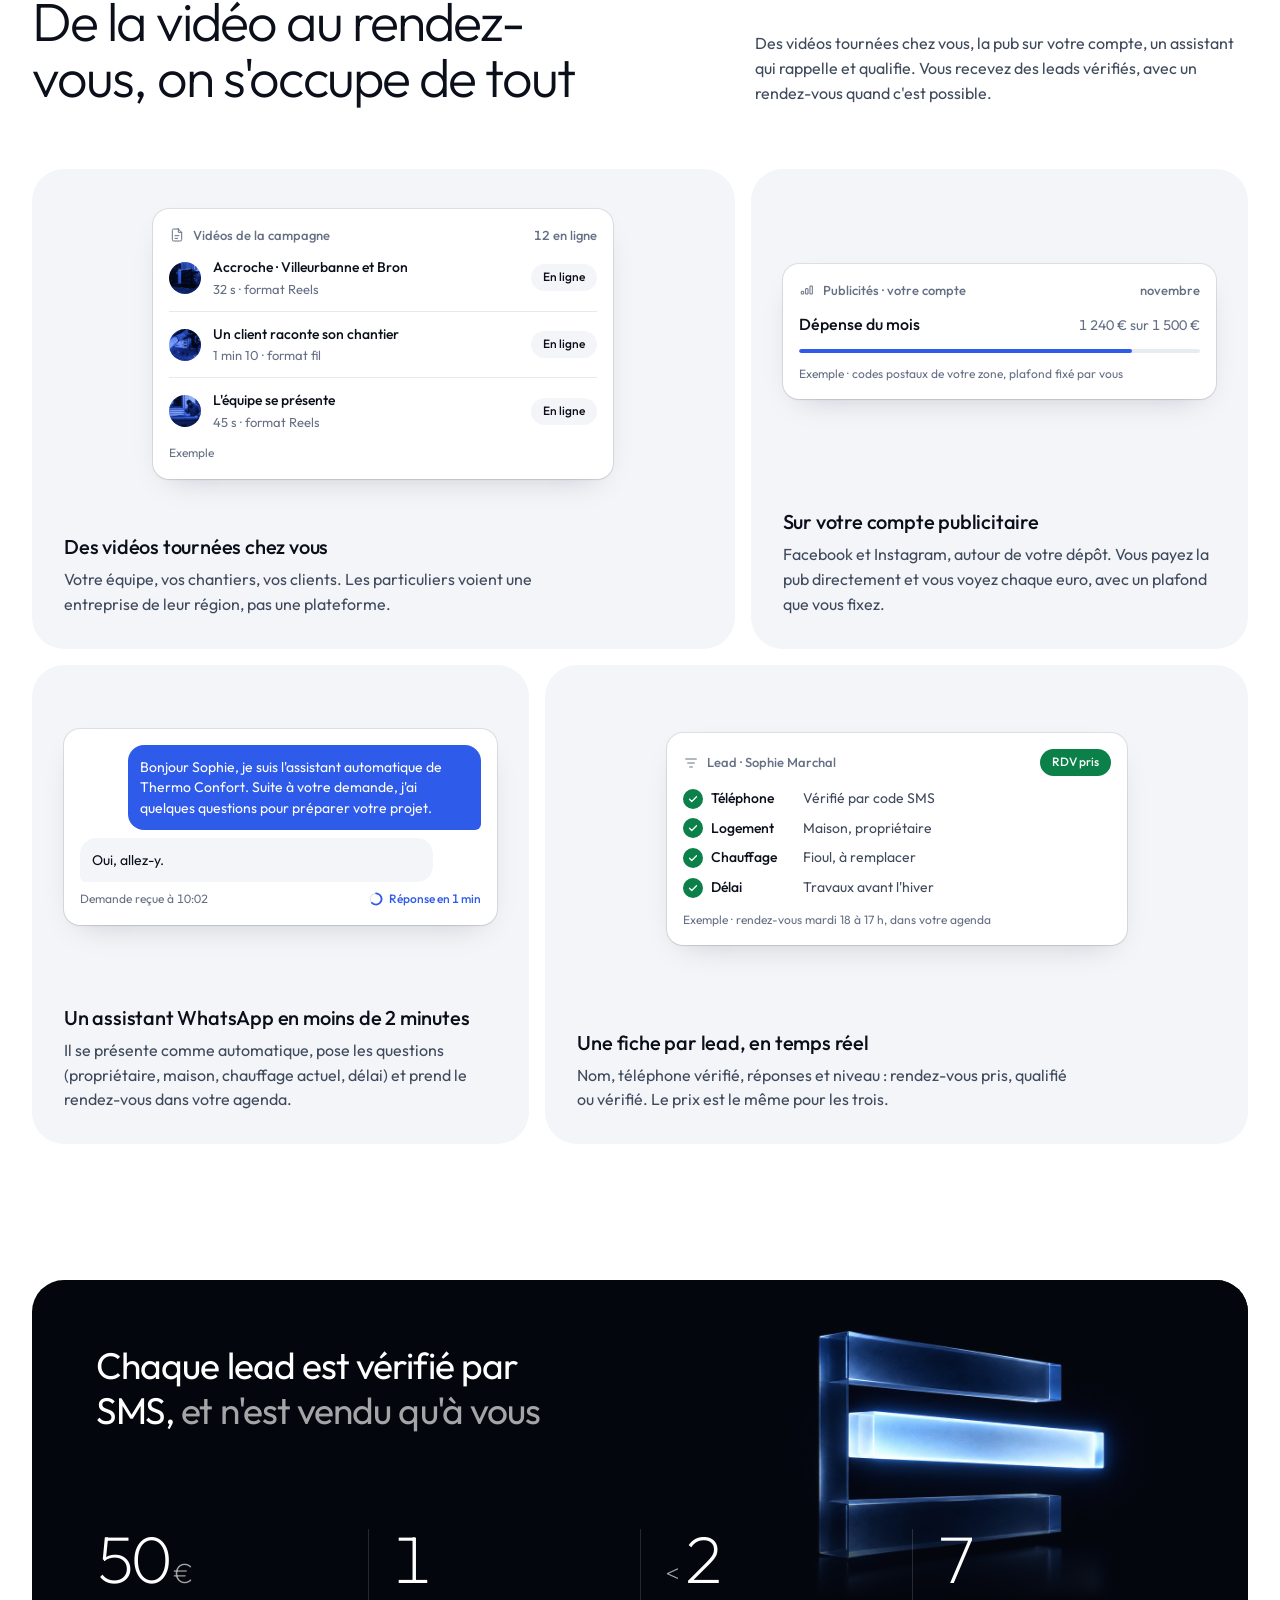
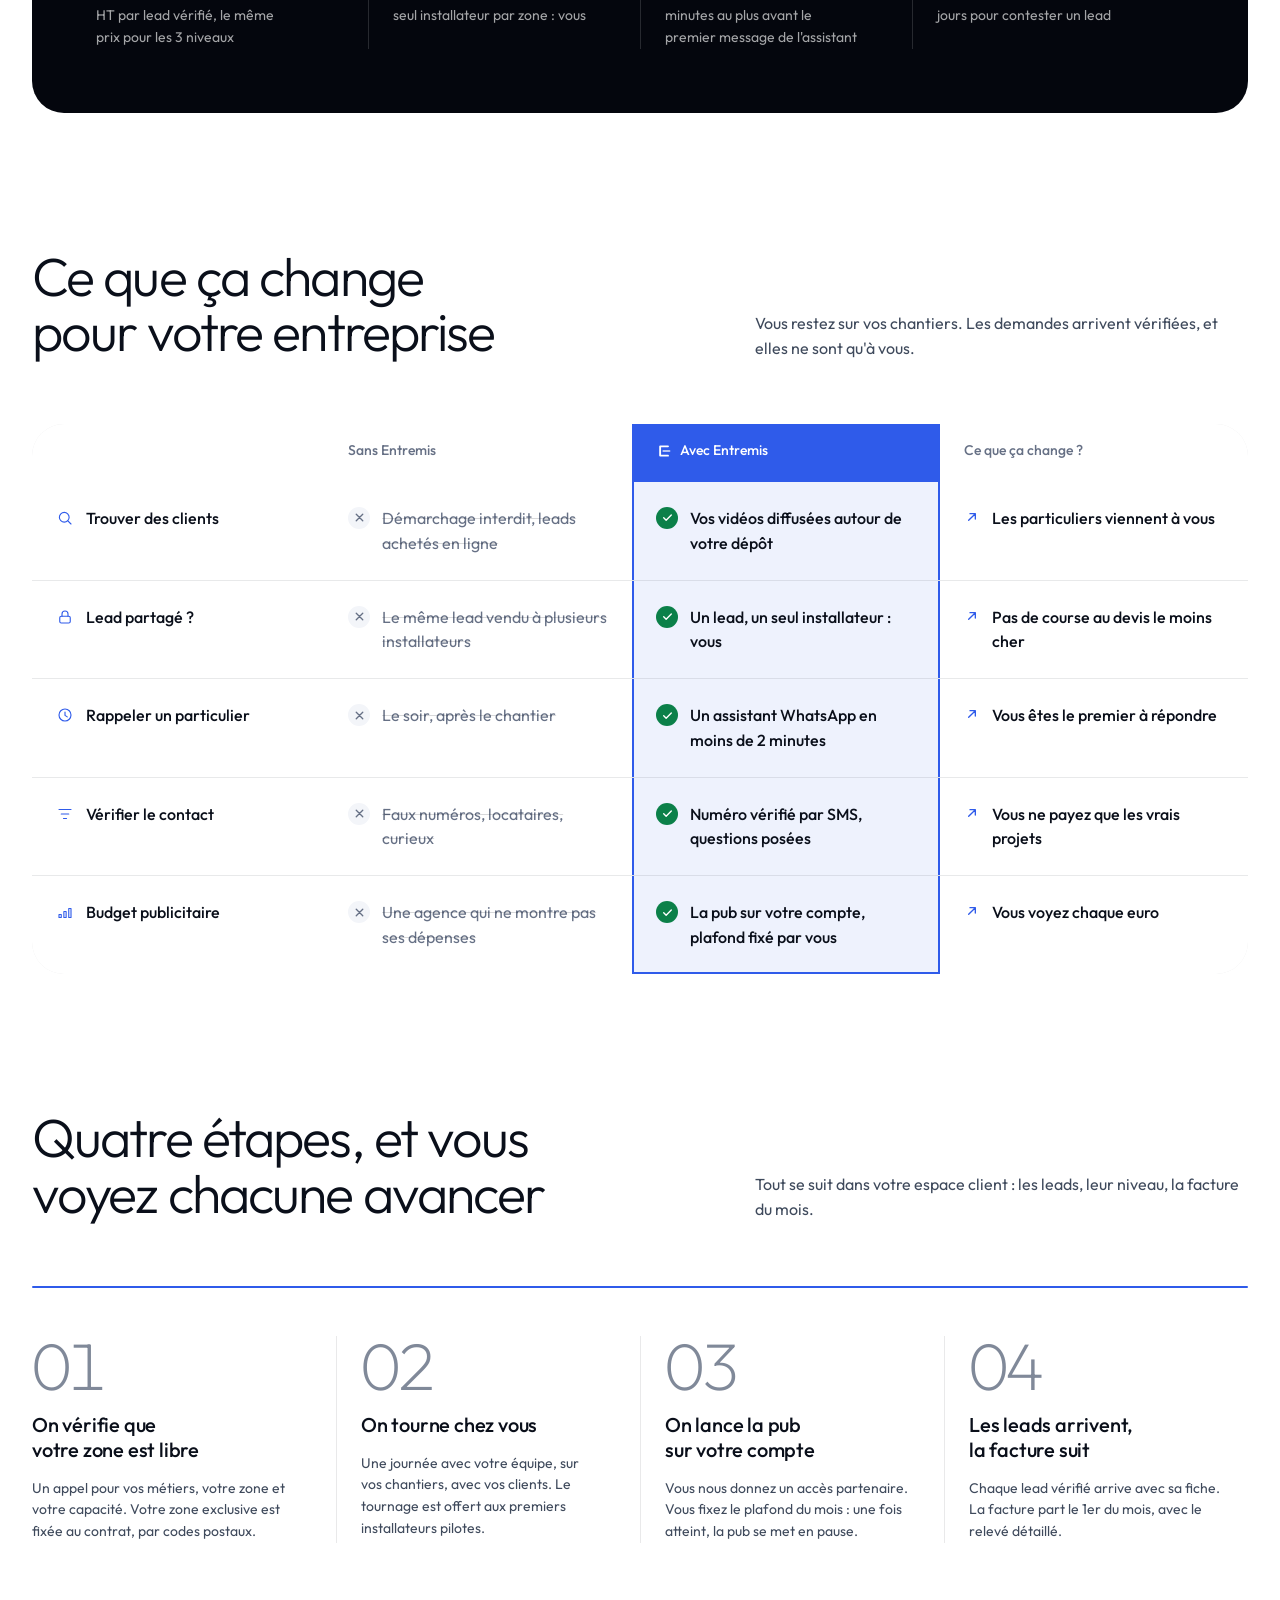
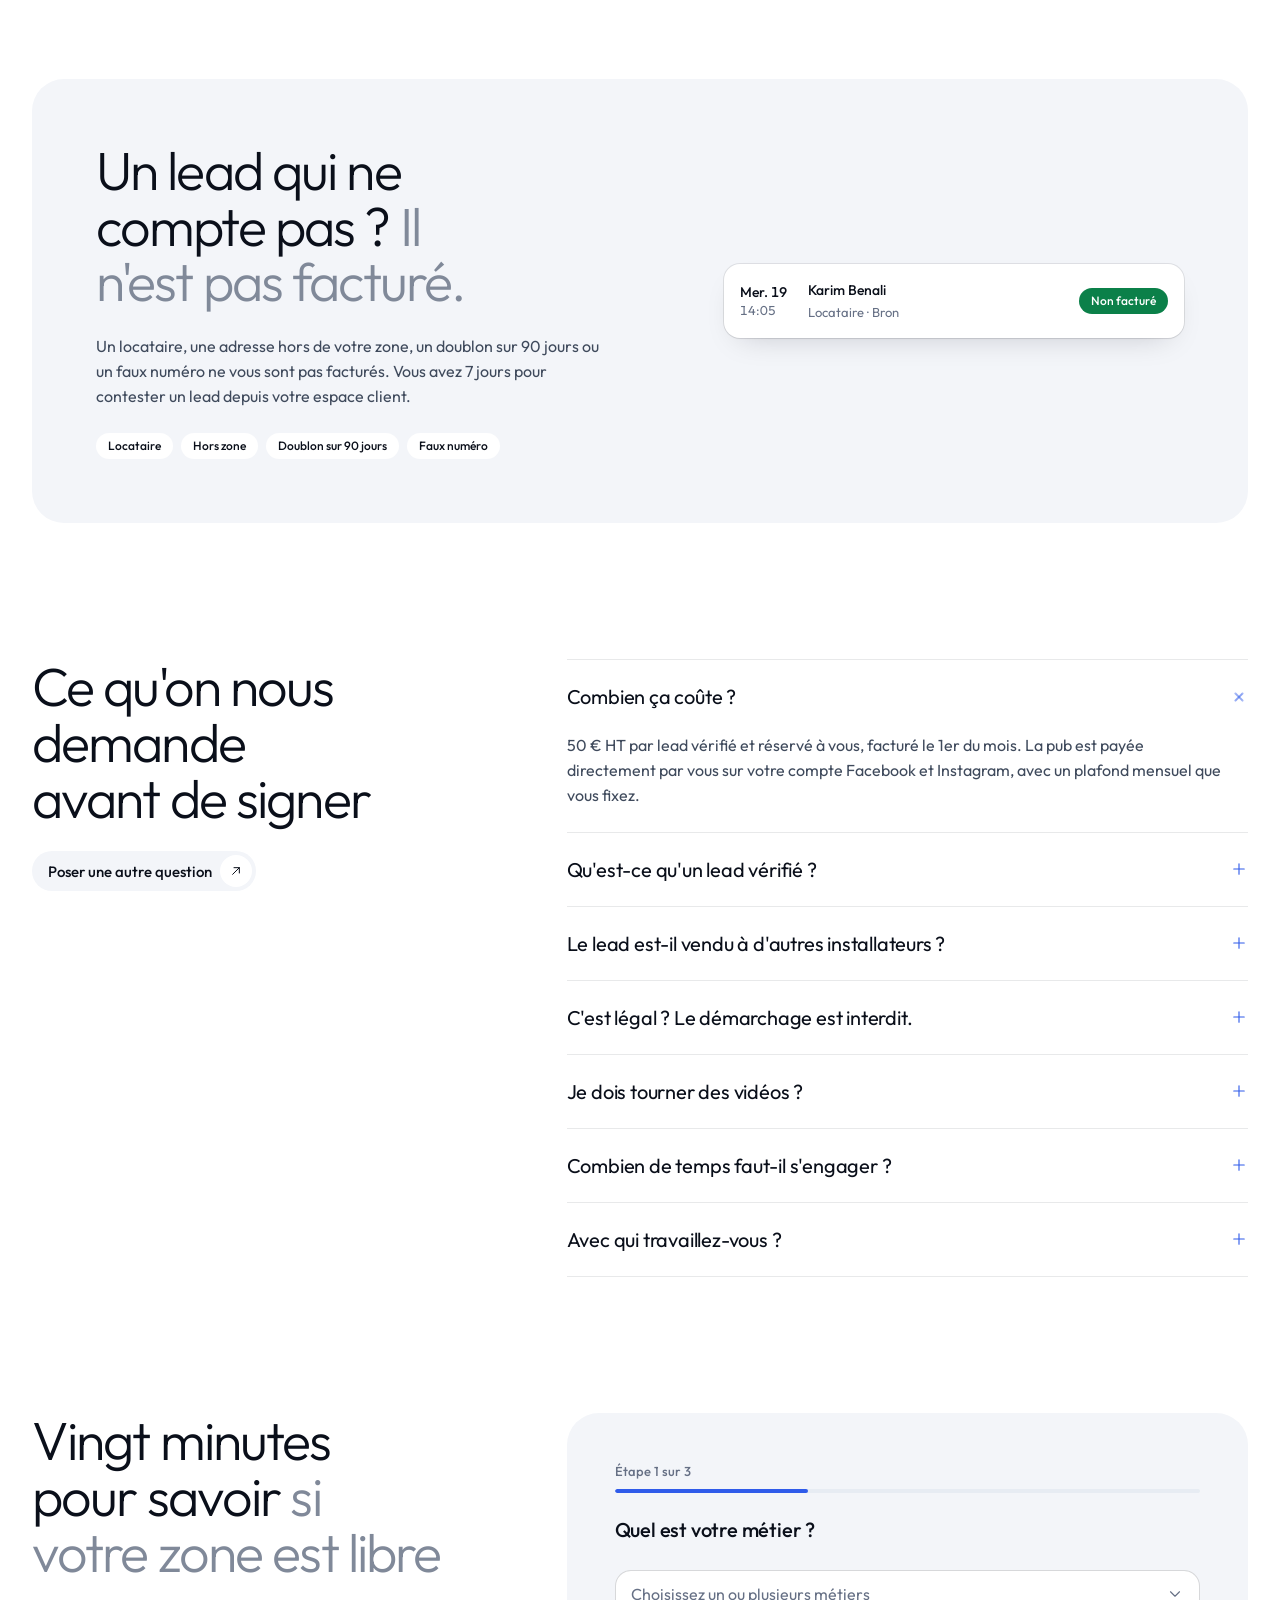
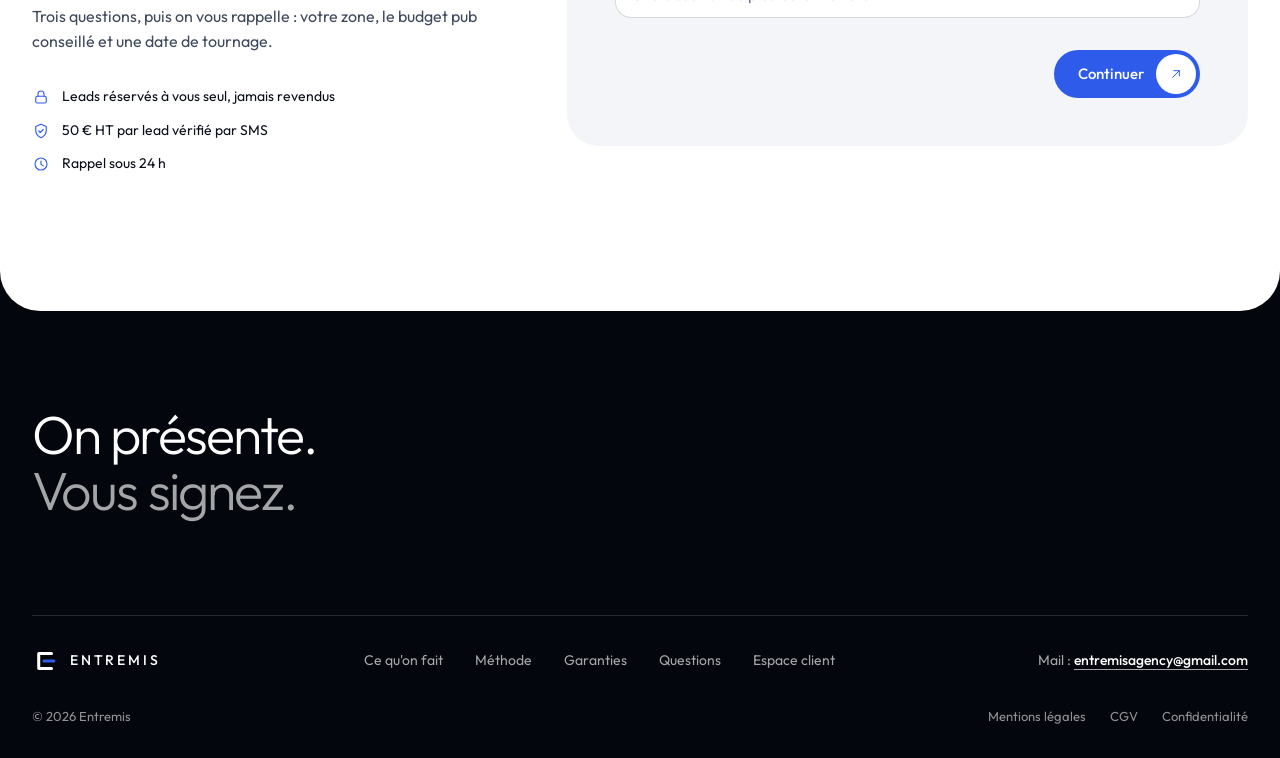
==== commit d983e587: "Nouveau modèle : vidéos chez l'installateur, pub sur son compte, 50 € HT par lead vérifié Co-Authore" ====
--- a/index.html
+++ b/index.html
@@ -3,8 +3,8 @@
 <head>
 <meta charset="utf-8">
 <meta name="viewport" content="width=device-width, initial-scale=1, viewport-fit=cover">
-<title>Entremis · Visites qualifiées pour artisans et installateurs</title>
-<meta name="description" content="Entremis trouve les particuliers de votre zone qui ont un projet, les rappelle, vérifie leur projet et cale la visite dans votre agenda. Demandes réservées à vous seul.">
+<title>Entremis · Leads exclusifs pour installateurs de pompes à chaleur</title>
+<meta name="description" content="Entremis tourne vos vidéos, les diffuse sur votre compte Meta et rappelle chaque demande sur WhatsApp. 50 € HT par lead vérifié, réservé à vous seul.">
 <meta name="theme-color" content="#000000">
 <link rel="canonical" href="https://entremisagency.github.io/">
 <link rel="icon" href="favicon.ico" sizes="any">
@@ -13,13 +13,13 @@
 <meta property="og:type" content="website">
 <meta property="og:locale" content="fr_FR">
 <meta property="og:site_name" content="Entremis">
-<meta property="og:title" content="Entremis · Des particuliers prêts à signer, livrés dans votre agenda">
-<meta property="og:description" content="Entremis trouve les particuliers de votre zone qui ont un projet, les rappelle, vérifie leur projet et cale la visite dans votre agenda. Demandes réservées à vous seul.">
+<meta property="og:title" content="Entremis · Des clients pour vos pompes à chaleur, trouvés avec vos propres vidéos">
+<meta property="og:description" content="Entremis tourne vos vidéos, les diffuse sur votre compte Meta et rappelle chaque demande sur WhatsApp. 50 € HT par lead vérifié, réservé à vous seul.">
 <meta property="og:url" content="https://entremisagency.github.io/">
 <meta property="og:image" content="https://entremisagency.github.io/img/partage.jpg">
 <meta property="og:image:width" content="1200">
 <meta property="og:image:height" content="630">
-<meta property="og:image:alt" content="Entremis : des particuliers prêts à signer, livrés dans votre agenda">
+<meta property="og:image:alt" content="Entremis : des clients pour vos pompes à chaleur, trouvés avec vos propres vidéos">
 <meta name="twitter:card" content="summary_large_image">
 <link rel="preconnect" href="https://fonts.googleapis.com">
 <link rel="preconnect" href="https://fonts.gstatic.com" crossorigin>
@@ -150,7 +150,7 @@
 .head-b-side{display:grid;gap:var(--space-5);justify-items:start}
 
 /* ---------- Pour qui + métiers ---------- */
-.trades{display:grid;grid-template-columns:repeat(6,minmax(0,1fr));gap:var(--space-3);margin-top:var(--space-8)}
+.trades{display:grid;grid-template-columns:repeat(4,minmax(0,1fr));gap:var(--space-3);margin-top:var(--space-8)}
 .trades figure{position:relative;aspect-ratio:3/4;border-radius:var(--radius-lg);overflow:hidden;background:var(--color-nuit)}
 .trades img{width:100%;height:100%;object-fit:cover}
 .trades figcaption{position:absolute;left:var(--space-3);bottom:var(--space-3);padding:var(--space-1) var(--space-3);border-radius:var(--radius-pill);background:var(--color-blanc);color:var(--color-encre);font-size:var(--text-caption);font-weight:var(--weight-strong)}
@@ -566,7 +566,7 @@
       <nav class="nav-links" aria-label="Sections">
         <a href="#ce-quon-fait">Ce qu'on fait</a>
         <a href="#methode">Méthode</a>
-        <a href="#garantie">Garantie</a>
+        <a href="#garantie">Garanties</a>
         <a href="#questions">Questions</a>
       </nav>
       <div class="nav-right">
@@ -578,7 +578,7 @@
     <nav class="nav-menu" id="nav-menu" aria-label="Menu" hidden>
       <a href="#ce-quon-fait">Ce qu'on fait<svg class="icon"><use href="#i-arrow"/></svg></a>
       <a href="#methode">Méthode<svg class="icon"><use href="#i-arrow"/></svg></a>
-      <a href="#garantie">Garantie<svg class="icon"><use href="#i-arrow"/></svg></a>
+      <a href="#garantie">Garanties<svg class="icon"><use href="#i-arrow"/></svg></a>
       <a href="#questions">Questions<svg class="icon"><use href="#i-arrow"/></svg></a>
       <div class="nav-menu-actions">
         <a class="btn btn-secondary" href="#espace-client">Espace client<span class="btn-tile"><svg class="icon"><use href="#i-arrow"/></svg></span></a>
@@ -591,19 +591,19 @@
 <section class="hero" id="top" aria-labelledby="h-hero">
   <div class="hero-media" aria-hidden="true"><img src="img/2-eclipse.jpg" alt="" width="1536" height="864" fetchpriority="high"></div>
   <div class="wrap">
-    <h1 class="t-hero" id="h-hero">Des particuliers prêts à signer, <span class="tone">livrés dans votre agenda</span></h1>
+    <h1 class="t-hero" id="h-hero">Des clients pour vos pompes à chaleur, <span class="tone">trouvés avec vos propres vidéos</span></h1>
   </div>
   <div class="wrap hero-foot">
     <div class="hero-copy">
-      <p class="hero-lead"><span class="hide-sm">On trouve les particuliers de votre zone qui ont un projet, on les rappelle, on vérifie, et on cale la visite dans votre agenda.</span><span class="show-sm">Des particuliers de votre zone, avec un vrai projet. On cale la visite dans votre agenda.</span></p>
+      <p class="hero-lead"><span class="hide-sm">On tourne des vidéos chez vous, on les diffuse sur votre compte Facebook et Instagram, et un assistant WhatsApp rappelle chaque demande en moins de 2 minutes.</span><span class="show-sm">Vos vidéos, votre compte Meta, et un assistant WhatsApp qui rappelle chaque demande en moins de 2 minutes.</span></p>
       <div class="actions">
         <a class="btn btn-light" href="#appel"><span>Réserver un appel de 20 min</span><span class="btn-tile"><svg class="icon"><use href="#i-arrow"/></svg></span></a>
         <a class="btn btn-ghost" href="#methode"><span>Voir la méthode</span><span class="btn-tile"><svg class="icon"><use href="#i-arrow"/></svg></span></a>
       </div>
     </div>
     <ul class="hero-promises">
-      <li><svg class="icon" aria-hidden="true"><use href="#i-lock"/></svg>Demandes réservées à vous seul, jamais revendues</li>
-      <li><svg class="icon" aria-hidden="true"><use href="#i-shield"/></svg>10 rendez-vous en 21 jours, garantis ou remplacés</li>
+      <li><svg class="icon" aria-hidden="true"><use href="#i-lock"/></svg>Leads réservés à vous seul, jamais revendus</li>
+      <li><svg class="icon" aria-hidden="true"><use href="#i-shield"/></svg>50&nbsp;€ HT par lead vérifié par SMS</li>
     </ul>
   </div>
 </section>
@@ -613,18 +613,16 @@
 <section class="sec" aria-labelledby="h-pour">
   <div class="wrap">
     <div class="head-a">
-      <h2 class="title" id="h-pour">Pour les artisans et installateurs</h2>
-      <p class="t-statement">Vous intervenez chez des particuliers&nbsp;? <span class="tone">On vous trouve des visites près de chez vous.</span></p>
+      <h2 class="title" id="h-pour">Pour les installateurs RGE de pompes à chaleur</h2>
+      <p class="t-statement">Le démarchage des particuliers est interdit dans la rénovation énergétique. <span class="tone">Avec vos vidéos, ce sont eux qui vous demandent un devis.</span></p>
     </div>
     <ul class="trades">
       <li><figure><img src="img/photos/pac.jpg" alt="Pompe à chaleur installée dans le jardin d'une maison" loading="lazy" width="1000" height="667"><figcaption>Pompes à chaleur</figcaption></figure></li>
+      <li><figure><img src="img/photos/chauffage.jpg" alt="Mains gantées qui règlent une chaudière" loading="lazy" width="1000" height="667"><figcaption>Remplacement du fioul</figcaption></figure></li>
       <li><figure><img src="img/photos/solaire.jpg" alt="Installateur qui pose un panneau solaire sur un toit" loading="lazy" width="1400" height="1050"><figcaption>Panneaux solaires</figcaption></figure></li>
       <li><figure><img src="img/photos/clim.jpg" alt="Technicien qui contrôle l'unité extérieure d'une climatisation" loading="lazy" width="1000" height="667"><figcaption>Climatisation</figcaption></figure></li>
-      <li><figure><img src="img/photos/chauffage.jpg" alt="Mains gantées qui règlent une chaudière" loading="lazy" width="1000" height="667"><figcaption>Chauffage</figcaption></figure></li>
-      <li><figure><img src="img/photos/plomberie.jpg" alt="Raccord d'un radiateur par un plombier" loading="lazy" width="1000" height="667"><figcaption>Plomberie</figcaption></figure></li>
-      <li><figure><img src="img/photos/serrurerie.jpg" alt="Serrure de porte avec ses clés" loading="lazy" width="1000" height="620"><figcaption>Serrurerie</figcaption></figure></li>
     </ul>
-    <p class="trades-more">Et aussi&nbsp;: isolation, rénovation énergétique, portes blindées, dépannage.</p>
+    <p class="trades-more">Installateurs RGE uniquement (QualiPAC, QualiPV), en France et dans les pays francophones.</p>
   </div>
 </section>
 
@@ -633,14 +631,14 @@
     <div class="proof">
       <div class="proof-light" aria-hidden="true"><img src="img/faisceau-lumiere.webp" alt="" loading="lazy" width="1200" height="675"></div>
       <div class="proof-copy">
-        <h2 class="proof-title" id="h-preuve"><span class="t-number">10</span><span class="t-statement">visites qualifiées en 21&nbsp;jours, <span class="tone">garanties ou remplacées</span></span></h2>
-        <div class="proof-side"><p class="text">Vous suivez chacune dans votre espace client&nbsp;: la demande, l'appel, la fiche, puis la visite dans votre agenda.</p><p class="example">Écrans réels de l'espace client, avec des données d'exemple.</p></div>
+        <h2 class="proof-title" id="h-preuve"><span class="t-number">50&nbsp;€</span><span class="t-statement">HT par lead vérifié par SMS, <span class="tone">réservé à vous seul</span></span></h2>
+        <div class="proof-side"><p class="text">Chaque lead apparaît dans votre espace client avec son niveau, ce qui sera facturé, et un bouton pour le contester pendant 7&nbsp;jours.</p><p class="example">Écrans réels de l'espace client, avec des données d'exemple.</p></div>
       </div>
       <div class="proof-shots">
-        <figure class="shot-desk"><img src="img/espace-client-ordinateur.webp" alt="Accueil de l'espace client sur ordinateur : comment ça marche, prochain rendez-vous à 11 h 30, objectif de la campagne 8 sur 10. Données d'exemple." width="1680" height="1019" loading="lazy"></figure>
-        <figure class="shot-phone"><img src="img/espace-client-telephone.webp" alt="Accueil de l'espace client sur téléphone. Données d'exemple." width="720" height="1526" loading="lazy"></figure>
+        <figure class="shot-desk"><img src="img/espace-client-ordinateur.webp" alt="Écran « Leads et facture » de l'espace client sur ordinateur : leads du mois, rendez-vous pris, montant du mois et leads non facturés. Données d'exemple." width="1680" height="1019" loading="lazy"></figure>
+        <figure class="shot-phone"><img src="img/espace-client-telephone.webp" alt="Écran « Leads et facture » sur téléphone. Données d'exemple." width="720" height="1526" loading="lazy"></figure>
         <div class="ui notif-card pv-toast" aria-hidden="true">
-          <div class="notif"><span class="mark-ico"><svg class="icon"><use href="#i-plus"/></svg></span><div><b>Nouvelle visite</b><span>Ven. 21 · 09:00 · Pompe à chaleur, Caluire</span></div><span class="example tabnum">à l'instant</span></div>
+          <div class="notif"><span class="mark-ico"><svg class="icon"><use href="#i-plus"/></svg></span><div><b>Nouveau lead · RDV pris</b><span>Sophie M. · Pompe à chaleur, Caluire</span></div><span class="example tabnum">à l'instant</span></div>
         </div>
       </div>
     </div>
@@ -664,69 +662,66 @@
 <section class="sec" aria-labelledby="h-confie">
   <div class="wrap head-a">
     <h2 class="title" id="h-confie">Ce que vous nous confiez</h2>
-    <p class="t-statement">Chercher des clients, rappeler, se déplacer pour rien&nbsp;: laissez-nous cette partie. <span class="tone">Gardez les chantiers.</span></p>
+    <p class="t-statement">Trouver les clients, les rappeler, les qualifier&nbsp;: laissez-nous cette partie. <span class="tone">Gardez les chantiers.</span></p>
   </div>
 </section>
 
 <section class="sec" id="ce-quon-fait" aria-labelledby="h-fait">
   <div class="wrap">
     <div class="head-b">
-      <h2 class="t-display" id="h-fait">Tout ce qui se passe avant la visite, on s'en occupe</h2>
-      <div class="head-b-side"><p class="text"><span class="hide-sm">Vous nous dites votre métier et votre zone. Vous recevez des visites chez des particuliers propriétaires, qui ont un projet et un budget.</span><span class="show-sm">Votre métier, votre zone. Vous recevez des visites chez des propriétaires qui ont un projet.</span></p></div>
+      <h2 class="t-display" id="h-fait">De la vidéo au rendez-vous, on s'occupe de tout</h2>
+      <div class="head-b-side"><p class="text"><span class="hide-sm">Des vidéos tournées chez vous, la pub sur votre compte, un assistant qui rappelle et qualifie. Vous recevez des leads vérifiés, avec un rendez-vous quand c'est possible.</span><span class="show-sm">Vos vidéos, votre pub, un assistant qui rappelle. Vous recevez des leads vérifiés.</span></p></div>
     </div>
     <div class="work">
       <article class="work-card wide" data-play>
         <div class="work-stage">
           <div class="ui">
-            <div class="ui-head"><span><svg class="icon"><use href="#i-search"/></svg>Demandes reçues cette semaine</span><span class="tabnum">3 sur 38</span></div>
-            <div class="account"><img class="avatar-photo" src="img/faces/sophie.jpg" alt="" width="64" height="64" loading="lazy"><div><b>Sophie Marchal</b><span>Maison de 1975 · chaudière fioul · Villeurbanne</span></div><span class="chip"><svg class="icon"><use href="#i-signal"/></svg>Pompe à chaleur</span></div>
-            <div class="account"><img class="avatar-photo" src="img/faces/karim.jpg" alt="" width="64" height="64" loading="lazy"><div><b>Karim Benali</b><span>Facture d'électricité 210 € par mois · Bron</span></div><span class="chip"><svg class="icon"><use href="#i-signal"/></svg>Panneaux solaires</span></div>
-            <div class="account"><img class="avatar-photo" src="img/faces/julien.jpg" alt="" width="64" height="64" loading="lazy"><div><b>Julien Roche</b><span>Porte d'entrée forcée la semaine dernière · Lyon 3e</span></div><span class="chip"><svg class="icon"><use href="#i-signal"/></svg>Porte blindée</span></div>
+            <div class="ui-head"><span><svg class="icon"><use href="#i-file"/></svg>Vidéos de la campagne</span><span class="tabnum">12 en ligne</span></div>
+            <div class="account"><img class="avatar-photo" src="img/photos/pac.jpg" alt="" width="64" height="64" loading="lazy"><div><b>Accroche · Villeurbanne et Bron</b><span>32 s · format Reels</span></div><span class="chip">En ligne</span></div>
+            <div class="account"><img class="avatar-photo" src="img/photos/chauffage.jpg" alt="" width="64" height="64" loading="lazy"><div><b>Un client raconte son chantier</b><span>1 min 10 · format fil</span></div><span class="chip">En ligne</span></div>
+            <div class="account"><img class="avatar-photo" src="img/photos/clim.jpg" alt="" width="64" height="64" loading="lazy"><div><b>L'équipe se présente</b><span>45 s · format Reels</span></div><span class="chip">En ligne</span></div>
             <p class="example">Exemple</p>
           </div>
         </div>
-        <div class="work-copy"><h3 class="title">On trouve les particuliers qui ont un projet</h3><p class="text"><span class="hide-sm">On fait venir les demandes de votre zone et de votre métier, puis on garde seulement celles qui cachent un vrai chantier. Chaque demande est pour vous seul.</span><span class="show-sm">Des demandes de votre zone, triées. Chacune est pour vous seul.</span></p></div>
+        <div class="work-copy"><h3 class="title">Des vidéos tournées chez vous</h3><p class="text"><span class="hide-sm">Votre équipe, vos chantiers, vos clients. Les particuliers voient une entreprise de leur région, pas une plateforme.</span><span class="show-sm">Votre équipe, vos chantiers, vos clients.</span></p></div>
+      </article>
+      <article class="work-card narrow" data-play>
+        <div class="work-stage">
+          <div class="ui">
+            <div class="ui-head"><span><svg class="icon"><use href="#i-signal"/></svg>Publicités · votre compte</span><span class="tabnum">novembre</span></div>
+            <div class="invite-when"><b>Dépense du mois</b><span>1&nbsp;240&nbsp;€ sur 1&nbsp;500&nbsp;€</span></div>
+            <div class="bar"><i style="--p:83%"></i></div>
+            <p class="example">Exemple · codes postaux de votre zone, plafond fixé par vous</p>
+          </div>
+        </div>
+        <div class="work-copy"><h3 class="title">Sur votre compte publicitaire</h3><p class="text"><span class="hide-sm">Facebook et Instagram, autour de votre dépôt. Vous payez la pub directement et vous voyez chaque euro, avec un plafond que vous fixez.</span><span class="show-sm">Vous payez la pub directement et vous voyez chaque euro.</span></p></div>
       </article>
       <article class="work-card narrow" data-play>
         <div class="work-stage">
           <div class="ui">
             <div class="thread">
-              <div class="msg msg-in">Bonjour, je voudrais un devis pour une pompe à chaleur.</div>
-              <div class="msg msg-out">Bonjour Sophie, merci pour votre demande. Je vous appelle dans 2 minutes pour préparer la visite, ça vous va&nbsp;?</div>
-              <div class="msg-meta"><span>10:02:14 → 10:02:51</span><b class="timer"><svg viewBox="0 0 20 20" aria-hidden="true"><circle class="timer-track" cx="10" cy="10" r="8"/><circle class="timer-fill" cx="10" cy="10" r="8" pathLength="60"/></svg><span>37</span> secondes</b></div>
+              <div class="msg msg-out">Bonjour Sophie, je suis l'assistant automatique de Thermo Confort. Suite à votre demande, j'ai quelques questions pour préparer votre projet.</div>
+              <div class="msg msg-in">Oui, allez-y.</div>
+              <div class="msg-meta"><span>Demande reçue à 10:02</span><b class="timer"><svg viewBox="0 0 20 20" aria-hidden="true"><circle class="timer-track" cx="10" cy="10" r="8"/><circle class="timer-fill" cx="10" cy="10" r="8" pathLength="60"/></svg>Réponse en 1 min</b></div>
             </div>
           </div>
         </div>
-        <div class="work-copy"><h3 class="title">Une réponse en moins d'une minute</h3><p class="text"><span class="hide-sm">Un particulier qui demande un devis contacte souvent plusieurs artisans. Le premier qui rappelle prend l'avance. On rappelle pour vous, même quand vous êtes sur un chantier.</span><span class="show-sm">Le premier qui rappelle prend l'avance. On rappelle pour vous, même pendant vos chantiers.</span></p></div>
-      </article>
-      <article class="work-card narrow" data-play>
-        <div class="work-stage">
-          <div class="ui">
-            <div class="ui-head"><span><svg class="icon"><use href="#i-filter"/></svg>Fiche · Sophie Marchal</span><span class="state state-ok">4 / 4</span></div>
-            <ul class="checks">
-              <li><span class="ok"><svg class="icon"><use href="#i-check"/></svg></span><b>Projet</b><span>Pompe à chaleur à la place du fioul</span></li>
-              <li><span class="ok"><svg class="icon"><use href="#i-check"/></svg></span><b>Logement</b><span>Maison de 120 m², propriétaire</span></li>
-              <li><span class="ok"><svg class="icon"><use href="#i-check"/></svg></span><b>Budget</b><span>Entre 12 et 15 k€</span></li>
-              <li><span class="ok"><svg class="icon"><use href="#i-check"/></svg></span><b>Délai</b><span>Travaux avant l'hiver</span></li>
-            </ul>
-          </div>
-        </div>
-        <div class="work-copy"><h3 class="title">Qualifié par une personne</h3><p class="text"><span class="hide-sm">Un appel avec le particulier avant chaque visite. S'il n'est pas propriétaire ou n'a pas de vrai projet, pas de rendez-vous.</span><span class="show-sm">Un appel avant chaque visite. Pas propriétaire ou pas de vrai projet&nbsp;: pas de rendez-vous.</span></p></div>
+        <div class="work-copy"><h3 class="title">Un assistant WhatsApp en moins de 2 minutes</h3><p class="text"><span class="hide-sm">Il se présente comme automatique, pose les questions (propriétaire, maison, chauffage actuel, délai) et prend le rendez-vous dans votre agenda.</span><span class="show-sm">Il se présente comme automatique, qualifie et prend le rendez-vous.</span></p></div>
       </article>
       <article class="work-card wide" data-play>
         <div class="work-stage">
           <div class="ui">
-            <div class="ui-head"><span><svg class="icon"><use href="#i-cal"/></svg>Ajouté à votre agenda</span><span class="state state-ok">Confirmée</span></div>
-            <div class="invite-when"><b>Mardi 18 novembre</b><span>10:30 – 11:30</span></div>
-            <p class="invite-title">Visite technique · Pompe à chaleur</p>
-            <ul class="invite-rows">
-              <li><img class="avatar-photo invite-face" src="img/faces/sophie.jpg" alt="" width="40" height="40" loading="lazy">Sophie Marchal · propriétaire</li>
-              <li><svg class="icon"><use href="#i-pin"/></svg>14 rue des Tilleuls, Villeurbanne</li>
-              <li><svg class="icon"><use href="#i-file"/></svg>Fiche jointe · 4 critères validés</li>
+            <div class="ui-head"><span><svg class="icon"><use href="#i-filter"/></svg>Lead · Sophie Marchal</span><span class="state state-ok">RDV pris</span></div>
+            <ul class="checks">
+              <li><span class="ok"><svg class="icon"><use href="#i-check"/></svg></span><b>Téléphone</b><span>Vérifié par code SMS</span></li>
+              <li><span class="ok"><svg class="icon"><use href="#i-check"/></svg></span><b>Logement</b><span>Maison, propriétaire</span></li>
+              <li><span class="ok"><svg class="icon"><use href="#i-check"/></svg></span><b>Chauffage</b><span>Fioul, à remplacer</span></li>
+              <li><span class="ok"><svg class="icon"><use href="#i-check"/></svg></span><b>Délai</b><span>Travaux avant l'hiver</span></li>
             </ul>
+            <p class="example">Exemple · rendez-vous mardi 18 à 17&nbsp;h, dans votre agenda</p>
           </div>
         </div>
-        <div class="work-copy"><h3 class="title">Dans votre agenda, avec la fiche</h3><p class="text"><span class="hide-sm">La visite arrive dans votre calendrier avec l'adresse, le projet et ce que le client a déjà fait. Vous arrivez préparé.</span><span class="show-sm">Avec l'adresse, le projet et ce que le client a déjà fait.</span></p></div>
+        <div class="work-copy"><h3 class="title">Une fiche par lead, en temps réel</h3><p class="text"><span class="hide-sm">Nom, téléphone vérifié, réponses et niveau&nbsp;: rendez-vous pris, qualifié ou vérifié. Le prix est le même pour les trois.</span><span class="show-sm">Téléphone vérifié, réponses et niveau du lead.</span></p></div>
       </article>
     </div>
   </div>
@@ -736,12 +731,12 @@
   <div class="wrap">
     <div class="night">
       <img class="night-img" src="img/1-e-verre.jpg" alt="" width="1536" height="864" loading="lazy" aria-hidden="true">
-      <h2 class="t-statement night-title" id="h-chiffres">Chaque visite, c'est un particulier joint, vérifié, <span class="tone">et prêt à vous recevoir</span></h2>
+      <h2 class="t-statement night-title" id="h-chiffres">Chaque lead est vérifié par SMS, <span class="tone">et n'est vendu qu'à vous</span></h2>
       <dl class="stats">
-        <div><dt>visites en 21 jours, garanties ou remplacées</dt><dd><span>10</span></dd></div>
-        <div><dt>seul artisan par demande&nbsp;: vous</dt><dd><span>1</span></dd></div>
-        <div><dt>critères vérifiés avant chaque visite</dt><dd><span>4</span></dd></div>
-        <div><dt>minute au plus pour rappeler le particulier</dt><dd aria-label="Moins d'une minute"><small aria-hidden="true">&lt;</small><span>1</span></dd></div>
+        <div><dt>HT par lead vérifié, le même prix pour les 3 niveaux</dt><dd>50<small>€</small></dd></div>
+        <div><dt>seul installateur par zone&nbsp;: vous</dt><dd>1</dd></div>
+        <div><dt>minutes au plus avant le premier message de l'assistant</dt><dd aria-label="Moins de 2 minutes"><small aria-hidden="true">&lt;</small>2</dd></div>
+        <div><dt>jours pour contester un lead</dt><dd>7</dd></div>
       </dl>
     </div>
   </div>
@@ -751,17 +746,17 @@
   <div class="wrap">
     <div class="head-b">
       <h2 class="t-display" id="h-compare">Ce que ça change pour votre entreprise</h2>
-      <div class="head-b-side"><p class="text">Vous restez sur vos chantiers. Les visites arrivent dans votre agenda.</p></div>
+      <div class="head-b-side"><p class="text">Vous restez sur vos chantiers. Les demandes arrivent vérifiées, et elles ne sont qu'à vous.</p></div>
     </div>
     <div class="compare-scroll" tabindex="0" role="region" aria-label="Comparaison, faites défiler sur téléphone" data-reveal>
       <table class="compare">
         <thead><tr><th scope="col"><span class="sr-only">Étape</span></th><th scope="col">Sans Entremis</th><th scope="col" class="col-us"><span class="us-head"><svg aria-hidden="true"><use href="#logo-e"/></svg>Avec Entremis</span></th><th scope="col">Ce que ça change&nbsp;?</th></tr></thead>
         <tbody>
-          <tr style="--i:0"><th scope="row"><div><svg class="icon"><use href="#i-search"/></svg>Trouver des clients</div></th><td class="no" data-label="Sans Entremis"><div class="cmp"><span class="mk mk-no"><svg class="icon"><use href="#i-close"/></svg></span><span class="cmp-t">Bouche-à-oreille, leads achetés en ligne</span></div></td><td class="col-us" data-label="Avec Entremis"><div class="cmp"><span class="mk mk-yes"><svg class="icon"><use href="#i-check"/></svg></span><span class="cmp-t">Des demandes de votre zone, triées chaque jour</span></div></td><td class="result" data-label="Ce que ça change ?"><div class="cmp"><svg class="icon gain" aria-hidden="true"><use href="#i-arrow"/></svg><span class="cmp-t">Votre agenda se remplit</span></div></td></tr>
-          <tr style="--i:1"><th scope="row"><div><svg class="icon"><use href="#i-lock"/></svg>Demande partagée&nbsp;?</div></th><td class="no" data-label="Sans Entremis"><div class="cmp"><span class="mk mk-no"><svg class="icon"><use href="#i-close"/></svg></span><span class="cmp-t">La même demande vendue à plusieurs artisans</span></div></td><td class="col-us" data-label="Avec Entremis"><div class="cmp"><span class="mk mk-yes"><svg class="icon"><use href="#i-check"/></svg></span><span class="cmp-t">Une demande, un seul artisan&nbsp;: vous</span></div></td><td class="result" data-label="Ce que ça change ?"><div class="cmp"><svg class="icon gain" aria-hidden="true"><use href="#i-arrow"/></svg><span class="cmp-t">Pas de course au devis le moins cher</span></div></td></tr>
-          <tr style="--i:2"><th scope="row"><div><svg class="icon"><use href="#i-clock"/></svg>Rappeler un particulier</div></th><td class="no" data-label="Sans Entremis"><div class="cmp"><span class="mk mk-no"><svg class="icon"><use href="#i-close"/></svg></span><span class="cmp-t">Le soir, après le chantier</span></div></td><td class="col-us" data-label="Avec Entremis"><div class="cmp"><span class="mk mk-yes"><svg class="icon"><use href="#i-check"/></svg></span><span class="cmp-t">En moins d'une minute</span></div></td><td class="result" data-label="Ce que ça change ?"><div class="cmp"><svg class="icon gain" aria-hidden="true"><use href="#i-arrow"/></svg><span class="cmp-t">Vous êtes le premier à répondre</span></div></td></tr>
-          <tr style="--i:3"><th scope="row"><div><svg class="icon"><use href="#i-filter"/></svg>Vérifier le projet</div></th><td class="no" data-label="Sans Entremis"><div class="cmp"><span class="mk mk-no"><svg class="icon"><use href="#i-close"/></svg></span><span class="cmp-t">Sur place, après le déplacement</span></div></td><td class="col-us" data-label="Avec Entremis"><div class="cmp"><span class="mk mk-yes"><svg class="icon"><use href="#i-check"/></svg></span><span class="cmp-t">Au téléphone, avant la visite</span></div></td><td class="result" data-label="Ce que ça change ?"><div class="cmp"><svg class="icon gain" aria-hidden="true"><use href="#i-arrow"/></svg><span class="cmp-t">Moins de devis pour des curieux</span></div></td></tr>
-          <tr style="--i:4"><th scope="row"><div><svg class="icon"><use href="#i-swap"/></svg>Client absent</div></th><td class="no" data-label="Sans Entremis"><div class="cmp"><span class="mk mk-no"><svg class="icon"><use href="#i-close"/></svg></span><span class="cmp-t">Le déplacement est perdu</span></div></td><td class="col-us" data-label="Avec Entremis"><div class="cmp"><span class="mk mk-yes"><svg class="icon"><use href="#i-check"/></svg></span><span class="cmp-t">Remplacé, sans frais</span></div></td><td class="result" data-label="Ce que ça change ?"><div class="cmp"><svg class="icon gain" aria-hidden="true"><use href="#i-arrow"/></svg><span class="cmp-t">L'objectif reste tenu</span></div></td></tr>
+          <tr style="--i:0"><th scope="row"><div><svg class="icon"><use href="#i-search"/></svg>Trouver des clients</div></th><td class="no" data-label="Sans Entremis"><div class="cmp"><span class="mk mk-no"><svg class="icon"><use href="#i-close"/></svg></span><span class="cmp-t">Démarchage interdit, leads achetés en ligne</span></div></td><td class="col-us" data-label="Avec Entremis"><div class="cmp"><span class="mk mk-yes"><svg class="icon"><use href="#i-check"/></svg></span><span class="cmp-t">Vos vidéos diffusées autour de votre dépôt</span></div></td><td class="result" data-label="Ce que ça change ?"><div class="cmp"><svg class="icon gain" aria-hidden="true"><use href="#i-arrow"/></svg><span class="cmp-t">Les particuliers viennent à vous</span></div></td></tr>
+          <tr style="--i:1"><th scope="row"><div><svg class="icon"><use href="#i-lock"/></svg>Lead partagé&nbsp;?</div></th><td class="no" data-label="Sans Entremis"><div class="cmp"><span class="mk mk-no"><svg class="icon"><use href="#i-close"/></svg></span><span class="cmp-t">Le même lead vendu à plusieurs installateurs</span></div></td><td class="col-us" data-label="Avec Entremis"><div class="cmp"><span class="mk mk-yes"><svg class="icon"><use href="#i-check"/></svg></span><span class="cmp-t">Un lead, un seul installateur&nbsp;: vous</span></div></td><td class="result" data-label="Ce que ça change ?"><div class="cmp"><svg class="icon gain" aria-hidden="true"><use href="#i-arrow"/></svg><span class="cmp-t">Pas de course au devis le moins cher</span></div></td></tr>
+          <tr style="--i:2"><th scope="row"><div><svg class="icon"><use href="#i-clock"/></svg>Rappeler un particulier</div></th><td class="no" data-label="Sans Entremis"><div class="cmp"><span class="mk mk-no"><svg class="icon"><use href="#i-close"/></svg></span><span class="cmp-t">Le soir, après le chantier</span></div></td><td class="col-us" data-label="Avec Entremis"><div class="cmp"><span class="mk mk-yes"><svg class="icon"><use href="#i-check"/></svg></span><span class="cmp-t">Un assistant WhatsApp en moins de 2 minutes</span></div></td><td class="result" data-label="Ce que ça change ?"><div class="cmp"><svg class="icon gain" aria-hidden="true"><use href="#i-arrow"/></svg><span class="cmp-t">Vous êtes le premier à répondre</span></div></td></tr>
+          <tr style="--i:3"><th scope="row"><div><svg class="icon"><use href="#i-filter"/></svg>Vérifier le contact</div></th><td class="no" data-label="Sans Entremis"><div class="cmp"><span class="mk mk-no"><svg class="icon"><use href="#i-close"/></svg></span><span class="cmp-t">Faux numéros, locataires, curieux</span></div></td><td class="col-us" data-label="Avec Entremis"><div class="cmp"><span class="mk mk-yes"><svg class="icon"><use href="#i-check"/></svg></span><span class="cmp-t">Numéro vérifié par SMS, questions posées</span></div></td><td class="result" data-label="Ce que ça change ?"><div class="cmp"><svg class="icon gain" aria-hidden="true"><use href="#i-arrow"/></svg><span class="cmp-t">Vous ne payez que les vrais projets</span></div></td></tr>
+          <tr style="--i:4"><th scope="row"><div><svg class="icon"><use href="#i-signal"/></svg>Budget publicitaire</div></th><td class="no" data-label="Sans Entremis"><div class="cmp"><span class="mk mk-no"><svg class="icon"><use href="#i-close"/></svg></span><span class="cmp-t">Une agence qui ne montre pas ses dépenses</span></div></td><td class="col-us" data-label="Avec Entremis"><div class="cmp"><span class="mk mk-yes"><svg class="icon"><use href="#i-check"/></svg></span><span class="cmp-t">La pub sur votre compte, plafond fixé par vous</span></div></td><td class="result" data-label="Ce que ça change ?"><div class="cmp"><svg class="icon gain" aria-hidden="true"><use href="#i-arrow"/></svg><span class="cmp-t">Vous voyez chaque euro</span></div></td></tr>
         </tbody>
       </table>
     </div>
@@ -772,14 +767,14 @@
   <div class="wrap">
     <div class="head-b">
       <h2 class="t-display" id="h-methode">Quatre étapes, et vous voyez chacune avancer</h2>
-      <div class="head-b-side"><p class="text"><span class="hide-sm">Tout se suit dans votre espace client&nbsp;: les demandes, les appels, les fiches, les visites livrées.</span><span class="show-sm">Tout se suit dans votre espace client.</span></p></div>
+      <div class="head-b-side"><p class="text"><span class="hide-sm">Tout se suit dans votre espace client&nbsp;: les leads, leur niveau, la facture du mois.</span><span class="show-sm">Tout se suit dans votre espace client.</span></p></div>
     </div>
     <div class="steps-line" aria-hidden="true" data-fill="100%"><i></i></div>
     <ol class="steps">
-      <li><span class="step-n" aria-hidden="true">01</span><h3 class="title">On définit vos métiers et votre zone</h3><p>Un appel de lancement&nbsp;: vos métiers, vos communes, vos créneaux, les chantiers qui vous intéressent. On fixe ensemble ce qu'est un rendez-vous qualifié.</p></li>
-      <li><span class="step-n" aria-hidden="true">02</span><h3 class="title">On lance les demandes</h3><p>Des annonces locales, validées avec vous. Les particuliers intéressés laissent leur demande.</p></li>
-      <li><span class="step-n" aria-hidden="true">03</span><h3 class="title">On rappelle et on qualifie</h3><p>Projet, logement, budget, délai. Si une réponse manque, rien n'arrive dans votre agenda.</p></li>
-      <li><span class="step-n" aria-hidden="true">04</span><h3 class="title">On livre, et on remplace</h3><p>La visite arrive dans votre agenda. Une absence se signale en un clic et se remplace sans frais.</p></li>
+      <li><span class="step-n" aria-hidden="true">01</span><h3 class="title">On vérifie que votre zone est libre</h3><p>Un appel pour vos métiers, votre zone et votre capacité. Votre zone exclusive est fixée au contrat, par codes postaux.</p></li>
+      <li><span class="step-n" aria-hidden="true">02</span><h3 class="title">On tourne chez vous</h3><p>Une journée avec votre équipe, sur vos chantiers, avec vos clients. Le tournage est offert aux premiers installateurs pilotes.</p></li>
+      <li><span class="step-n" aria-hidden="true">03</span><h3 class="title">On lance la pub sur votre compte</h3><p>Vous nous donnez un accès partenaire. Vous fixez le plafond du mois&nbsp;: une fois atteint, la pub se met en pause.</p></li>
+      <li><span class="step-n" aria-hidden="true">04</span><h3 class="title">Les leads arrivent, la facture suit</h3><p>Chaque lead vérifié arrive avec sa fiche. La facture part le 1er du mois, avec le relevé détaillé.</p></li>
     </ol>
   </div>
 </section>
@@ -788,13 +783,13 @@
   <div class="wrap">
     <div class="guarantee">
       <div class="guarantee-copy">
-        <h2 class="t-display" id="h-garantie">Un client absent&nbsp;? <span class="tone">On le remplace.</span></h2>
-        <p class="text"><span class="hide-sm">S'il n'est pas là à l'heure de la visite, ou s'il ne correspond pas aux critères fixés ensemble, vous le signalez dans votre espace client. Un nouveau rendez-vous est livré à la place, sans frais.</span><span class="show-sm">Absent ou hors des critères&nbsp;? Signalez-le dans votre espace client&nbsp;: un nouveau rendez-vous est livré, sans frais.</span></p>
-        <div class="chips"><span class="chip">Absent à la visite</span><span class="chip">Critère non respecté</span><span class="chip">Remplacement sans frais</span></div>
+        <h2 class="t-display" id="h-garantie">Un lead qui ne compte pas&nbsp;? <span class="tone">Il n'est pas facturé.</span></h2>
+        <p class="text"><span class="hide-sm">Un locataire, une adresse hors de votre zone, un doublon sur 90 jours ou un faux numéro ne vous sont pas facturés. Vous avez 7 jours pour contester un lead depuis votre espace client.</span><span class="show-sm">Locataire, hors zone, doublon ou faux numéro&nbsp;: pas facturé. 7 jours pour contester.</span></p>
+        <div class="chips"><span class="chip">Locataire</span><span class="chip">Hors zone</span><span class="chip">Doublon sur 90 jours</span><span class="chip">Faux numéro</span></div>
       </div>
-      <div class="swap ui" data-play aria-label="Exemple : une visite absente remplacée par une nouvelle">
-        <div class="rdv swap-old"><time><b>Ven. 21</b>09:00</time><div class="who"><b>Claire Fontaine</b><span>Climatisation · Lyon 3e</span></div><span class="state state-wait">Absente</span></div>
-        <div class="rdv swap-new"><time><b>Lun. 24</b>10:00</time><div class="who"><b>Nouvelle visite</b><span>Climatisation · Villeurbanne</span></div><span class="state state-ok">Remplacée</span></div>
+      <div class="swap ui" data-play aria-label="Exemple : un lead contesté qui n'est pas facturé">
+        <div class="rdv swap-old"><time><b>Mer. 19</b>14:05</time><div class="who"><b>Karim Benali</b><span>Locataire · Bron</span></div><span class="state state-wait">Contesté</span></div>
+        <div class="rdv swap-new"><time><b>Mer. 19</b>14:05</time><div class="who"><b>Karim Benali</b><span>Locataire · Bron</span></div><span class="state state-ok">Non facturé</span></div>
       </div>
     </div>
   </div>
@@ -807,13 +802,7 @@
       <a class="btn btn-secondary btn-sm" href="#appel"><span>Poser une autre question</span><span class="btn-tile"><svg class="icon"><use href="#i-arrow"/></svg></span></a>
     </div>
     <div>
-      <details open><summary>Qu'est-ce qu'un rendez-vous qualifié&nbsp;?<svg class="icon" aria-hidden="true"><use href="#i-plus"/></svg></summary><p>Une visite chez un particulier propriétaire, qui a un projet dans les prochains mois et un budget. Les critères exacts sont fixés avec vous avant le lancement.</p></details>
-      <details><summary>La demande est-elle aussi envoyée à d'autres artisans&nbsp;?<svg class="icon" aria-hidden="true"><use href="#i-plus"/></svg></summary><p>Non. Chaque demande est réservée à un seul artisan&nbsp;: vous. Elle n'est jamais revendue, ni partagée.</p></details>
-      <details><summary>Quand arrivent les premiers rendez-vous&nbsp;?<svg class="icon" aria-hidden="true"><use href="#i-plus"/></svg></summary><p>L'objectif est de 10 rendez-vous qualifiés en 21 jours. Les premiers arrivent en général dans les deux premières semaines.</p></details>
-      <details><summary>Que se passe-t-il si le client n'est pas là&nbsp;?<svg class="icon" aria-hidden="true"><use href="#i-plus"/></svg></summary><p>Vous le signalez dans votre espace client et on vous livre un nouveau rendez-vous à la place, sans frais.</p></details>
-      <details><summary>Je dois être disponible tout le temps&nbsp;?<svg class="icon" aria-hidden="true"><use href="#i-plus"/></svg></summary><p>Non. Vous nous donnez vos créneaux, on ne remplit que ceux-là. Vous gardez vos journées de chantier.</p></details>
-      <details><summary>Vous parlez au nom de mon entreprise&nbsp;?<svg class="icon" aria-hidden="true"><use href="#i-plus"/></svg></summary><p>Oui, avec votre nom, votre ton et vos arguments, validés ensemble.</p></details>
-      <details><summary>Vous travaillez avec quels métiers&nbsp;?<svg class="icon" aria-hidden="true"><use href="#i-plus"/></svg></summary><p>Pompes à chaleur, panneaux solaires, climatisation, isolation, chauffage, plomberie, serrurerie et portes blindées. Si vous intervenez chez des particuliers, on peut trouver vos clients.</p></details>
+      <details open><summary>Combien ça coûte&nbsp;?<svg class="icon" aria-hidden="true"><use href="#i-plus"/></svg></summary><p>50&nbsp;€ HT par lead vérifié et réservé à vous, facturé le 1er du mois. La pub est payée directement par vous sur votre compte Facebook et Instagram, avec un plafond mensuel que vous fixez.</p></details><details><summary>Qu'est-ce qu'un lead vérifié&nbsp;?<svg class="icon" aria-hidden="true"><use href="#i-plus"/></svg></summary><p>Un particulier qui a rempli le formulaire et confirmé son numéro avec un code reçu par SMS. Il arrive avec son niveau&nbsp;: rendez-vous pris, qualifié ou vérifié. Le prix est le même pour les trois.</p></details><details><summary>Le lead est-il vendu à d'autres installateurs&nbsp;?<svg class="icon" aria-hidden="true"><use href="#i-plus"/></svg></summary><p>Non. Chaque lead est réservé à vous seul et n'est jamais revendu. Et vous êtes le seul installateur avec qui nous travaillons dans votre zone.</p></details><details><summary>C'est légal&nbsp;? Le démarchage est interdit.<svg class="icon" aria-hidden="true"><use href="#i-plus"/></svg></summary><p>Ce n'est pas du démarchage&nbsp;: c'est le particulier qui remplit le formulaire et demande à être recontacté. Son accord est conservé, et l'assistant se présente comme automatique dès le premier message.</p></details><details><summary>Je dois tourner des vidéos&nbsp;?<svg class="icon" aria-hidden="true"><use href="#i-plus"/></svg></summary><p>Une journée chez vous. On s'occupe de l'écriture, du tournage et du montage. Le tournage est offert aux premiers installateurs pilotes.</p></details><details><summary>Combien de temps faut-il s'engager&nbsp;?<svg class="icon" aria-hidden="true"><use href="#i-plus"/></svg></summary><p>3 ou 6 mois. Entre un lead et une signature, il faut souvent plusieurs semaines&nbsp;: visite, devis, dossier d'aides. Un seul mois ne suffit pas pour juger.</p></details><details><summary>Avec qui travaillez-vous&nbsp;?<svg class="icon" aria-hidden="true"><use href="#i-plus"/></svg></summary><p>Les installateurs RGE de pompes à chaleur, en France et dans les pays francophones, qui peuvent couvrir toute leur zone.</p></details>
     </div>
   </div>
 </section>
@@ -821,11 +810,11 @@
 <section class="sec" id="appel" aria-labelledby="h-appel">
   <div class="wrap final">
     <div class="final-copy">
-      <h2 class="t-display" id="h-appel">Vingt minutes pour savoir <span class="tone">combien de visites on peut vous trouver</span></h2>
-      <p class="text"><span class="hide-sm">Trois questions, puis on vous rappelle. Vous repartez avec une estimation, même si on ne travaille pas ensemble.</span><span class="show-sm">Trois questions, puis on vous rappelle avec une estimation.</span></p>
+      <h2 class="t-display" id="h-appel">Vingt minutes pour savoir <span class="tone">si votre zone est libre</span></h2>
+      <p class="text"><span class="hide-sm">Trois questions, puis on vous rappelle&nbsp;: votre zone, le budget pub conseillé et une date de tournage.</span><span class="show-sm">Trois questions, puis on vous rappelle.</span></p>
       <ul class="reassure">
-        <li><svg class="icon" aria-hidden="true"><use href="#i-lock"/></svg>Demandes réservées à vous seul</li>
-        <li><svg class="icon" aria-hidden="true"><use href="#i-shield"/></svg>10 visites en 21 jours, garanties ou remplacées</li>
+        <li><svg class="icon" aria-hidden="true"><use href="#i-lock"/></svg>Leads réservés à vous seul, jamais revendus</li>
+        <li><svg class="icon" aria-hidden="true"><use href="#i-shield"/></svg>50&nbsp;€ HT par lead vérifié par SMS</li>
         <li><svg class="icon" aria-hidden="true"><use href="#i-clock"/></svg>Rappel sous 24 h</li>
       </ul>
     </div>
@@ -835,7 +824,7 @@
 
           <fieldset class="lf-step" data-step="1">
             <legend class="lf-q" tabindex="-1">Quel est votre métier&nbsp;?</legend>
-                        <div class="msel" data-msel><button type="button" class="msel-btn" id="msel-btn" aria-expanded="false" aria-controls="msel-panel" aria-describedby="err-metier"><span class="msel-value" data-placeholder="Choisissez un ou plusieurs métiers">Choisissez un ou plusieurs métiers</span><svg class="icon msel-chev" aria-hidden="true"><use href="#i-chevron"/></svg></button><div class="msel-panel" id="msel-panel" role="group" aria-label="Métiers" hidden><label class="msel-opt"><input type="checkbox" name="metier" value="Pompe à chaleur" id="metier-0"><span class="msel-box" aria-hidden="true"><svg class="icon"><use href="#i-check"/></svg></span>Pompe à chaleur</label><label class="msel-opt"><input type="checkbox" name="metier" value="Panneaux solaires" id="metier-1"><span class="msel-box" aria-hidden="true"><svg class="icon"><use href="#i-check"/></svg></span>Panneaux solaires</label><label class="msel-opt"><input type="checkbox" name="metier" value="Climatisation" id="metier-2"><span class="msel-box" aria-hidden="true"><svg class="icon"><use href="#i-check"/></svg></span>Climatisation</label><label class="msel-opt"><input type="checkbox" name="metier" value="Isolation" id="metier-3"><span class="msel-box" aria-hidden="true"><svg class="icon"><use href="#i-check"/></svg></span>Isolation</label><label class="msel-opt"><input type="checkbox" name="metier" value="Chauffage" id="metier-4"><span class="msel-box" aria-hidden="true"><svg class="icon"><use href="#i-check"/></svg></span>Chauffage</label><label class="msel-opt"><input type="checkbox" name="metier" value="Plomberie" id="metier-5"><span class="msel-box" aria-hidden="true"><svg class="icon"><use href="#i-check"/></svg></span>Plomberie</label><label class="msel-opt"><input type="checkbox" name="metier" value="Serrurerie" id="metier-6"><span class="msel-box" aria-hidden="true"><svg class="icon"><use href="#i-check"/></svg></span>Serrurerie</label><label class="msel-opt"><input type="checkbox" name="metier" value="Autre" id="metier-7"><span class="msel-box" aria-hidden="true"><svg class="icon"><use href="#i-check"/></svg></span>Autre</label></div></div>
+                        <div class="msel" data-msel><button type="button" class="msel-btn" id="msel-btn" aria-expanded="false" aria-controls="msel-panel" aria-describedby="err-metier"><span class="msel-value" data-placeholder="Choisissez un ou plusieurs métiers">Choisissez un ou plusieurs métiers</span><svg class="icon msel-chev" aria-hidden="true"><use href="#i-chevron"/></svg></button><div class="msel-panel" id="msel-panel" role="group" aria-label="Métiers" hidden><label class="msel-opt"><input type="checkbox" name="metier" value="Pompe à chaleur" id="metier-0"><span class="msel-box" aria-hidden="true"><svg class="icon"><use href="#i-check"/></svg></span>Pompe à chaleur</label><label class="msel-opt"><input type="checkbox" name="metier" value="Panneaux solaires" id="metier-1"><span class="msel-box" aria-hidden="true"><svg class="icon"><use href="#i-check"/></svg></span>Panneaux solaires</label><label class="msel-opt"><input type="checkbox" name="metier" value="Climatisation" id="metier-2"><span class="msel-box" aria-hidden="true"><svg class="icon"><use href="#i-check"/></svg></span>Climatisation</label><label class="msel-opt"><input type="checkbox" name="metier" value="Chauffage" id="metier-3"><span class="msel-box" aria-hidden="true"><svg class="icon"><use href="#i-check"/></svg></span>Chauffage</label><label class="msel-opt"><input type="checkbox" name="metier" value="Isolation" id="metier-4"><span class="msel-box" aria-hidden="true"><svg class="icon"><use href="#i-check"/></svg></span>Isolation</label><label class="msel-opt"><input type="checkbox" name="metier" value="Autre" id="metier-5"><span class="msel-box" aria-hidden="true"><svg class="icon"><use href="#i-check"/></svg></span>Autre</label></div></div>
             <p class="lf-error" id="err-metier" role="alert" hidden>Choisissez au moins un métier.</p>
             <div class="lf-nav"><button type="button" class="btn btn-primary" data-next>Continuer<span class="btn-tile"><svg class="icon"><use href="#i-arrow"/></svg></span></button></div>
           </fieldset>
@@ -852,8 +841,8 @@
               <div class="opts" role="radiogroup" aria-labelledby="l-rayon"><label class="opt"><input type="radio" name="rayon" value="15 km" id="rayon-0"><span>15 km</span></label><label class="opt"><input type="radio" name="rayon" value="30 km" id="rayon-1" checked><span>30 km</span></label><label class="opt"><input type="radio" name="rayon" value="50 km" id="rayon-2"><span>50 km</span></label><label class="opt"><input type="radio" name="rayon" value="Plus" id="rayon-3"><span>Plus</span></label></div>
             </div>
             <div class="field">
-              <span class="field-label" id="l-vol">Visites voulues par mois</span>
-              <div class="opts" role="radiogroup" aria-labelledby="l-vol"><label class="opt"><input type="radio" name="volume" value="5 à 10" id="volume-0" checked><span>5 à 10</span></label><label class="opt"><input type="radio" name="volume" value="10 à 20" id="volume-1"><span>10 à 20</span></label><label class="opt"><input type="radio" name="volume" value="Plus de 20" id="volume-2"><span>Plus de 20</span></label></div>
+              <span class="field-label" id="l-vol">Leads voulus par mois</span>
+              <div class="opts" role="radiogroup" aria-labelledby="l-vol"><label class="opt"><input type="radio" name="volume" value="Moins de 20" id="volume-0"><span>Moins de 20</span></label><label class="opt"><input type="radio" name="volume" value="20 à 40" id="volume-1" checked><span>20 à 40</span></label><label class="opt"><input type="radio" name="volume" value="Plus de 40" id="volume-2"><span>Plus de 40</span></label></div>
             </div>
             <div class="lf-nav"><button type="button" class="lf-back" data-back>Retour</button><button type="button" class="btn btn-primary" data-next>Continuer<span class="btn-tile"><svg class="icon"><use href="#i-arrow"/></svg></span></button></div>
           </fieldset>
@@ -904,7 +893,7 @@
     <p class="footer-sign">On présente.<br><span class="tone">Vous signez.</span></p>
     <div class="footer-grid">
       <a class="logo" href="#top" aria-label="Entremis, haut de page"><svg aria-hidden="true"><use href="#logo-e"/></svg><span>ENTREMIS</span></a>
-      <nav aria-label="Pied de page"><a href="#ce-quon-fait">Ce qu'on fait</a><a href="#methode">Méthode</a><a href="#garantie">Garantie</a><a href="#questions">Questions</a><a href="#espace-client">Espace client</a></nav>
+      <nav aria-label="Pied de page"><a href="#ce-quon-fait">Ce qu'on fait</a><a href="#methode">Méthode</a><a href="#garantie">Garanties</a><a href="#questions">Questions</a><a href="#espace-client">Espace client</a></nav>
       <p class="contact">Mail&nbsp;: <a href="mailto:entremisagency@gmail.com"><b>entremisagency@gmail.com</b></a></p>
     </div>
     <div class="footer-legal"><span>© 2026 Entremis</span><nav aria-label="Informations légales"><a href="mentions-legales.html">Mentions légales</a><a href="cgv.html">CGV</a><a href="confidentialite.html">Confidentialité</a></nav></div>
@@ -965,31 +954,46 @@
   form.addEventListener('click',function(e){ if(e.target.closest('[data-next]')) msOpen(false); },true);
   form.addEventListener('input',function(e){ var id={ville:'err-ville',prenom:'err-prenom',tel:'err-tel'}[e.target.name]; if(id && e.target.getAttribute('aria-invalid')==='true'){ var ok=e.target.name==='tel'?phoneOk(e.target.value):!!e.target.value.trim(); if(ok) showErr(id,e.target,false); } });
   form.addEventListener('keydown',function(e){ if(e.key==='Enter' && e.target.tagName==='INPUT' && stepNow<3){ e.preventDefault(); if(valid(stepNow)) goStep(stepNow+1); } });
-  /* Envoi : chaque demande part par e-mail à entremisagency@gmail.com, via Web3Forms (web3forms.com).
-     Coller ci-dessous la clé d'accès reçue par e-mail de Web3Forms. Elle peut être visible dans le code : c'est prévu ainsi. */
-  var FORM_KEY='82fe0bdd-0e35-4596-85cd-eeebd3cd2af5';   /* clé Web3Forms d'entremisagency@gmail.com (publique par conception) */
-  var sendErr=document.getElementById('err-send');
+  /* Envoi : chaque demande part (1) dans l'app Entremis, rubrique Prospection (Supabase, fonction demande_site)
+     et (2) par e-mail à entremisagency@gmail.com (Web3Forms). Les deux clés sont publiques par conception.
+     Laisser une clé vide pour couper cet envoi. Il suffit que l'un des deux réussisse. */
+  var FORM_KEY='82fe0bdd-0e35-4596-85cd-eeebd3cd2af5';
+  var APP_URL='https://cnhxrhyugghigkozfpde.supabase.co/rest/v1/rpc/demande_site';
+  var APP_KEY='sb_publishable_85-eC1adPGzOvLtAhLPonw_2HJwrdYX';
+  var sendErr=document.getElementById('err-send'), sendErrHtml=sendErr.innerHTML;
   form.addEventListener('submit',function(e){
     e.preventDefault(); if(!valid(3)) return;
     var f=new FormData(form), prenom=f.get('prenom').trim(), ville=f.get('ville').trim(), moment=f.get('moment').toLowerCase(), tel=f.get('tel').trim();
+    var entreprise=(f.get('entreprise')||'').trim(), metiers=f.getAll('metier').join(', ');
     var btn=form.querySelector('button[type="submit"]'), label=btn.firstChild;
     function showDone(){
       steps.forEach(function(s){ s.hidden=true; }); lfCount.parentNode.hidden=true; done.hidden=false;
       document.getElementById('lf-done-title').textContent="C'est noté, "+prenom+'.';
-      document.getElementById('lf-done-text').textContent='On vous rappelle sous 24 h, '+moment+', au '+tel+'. Vous saurez combien de visites on peut vous trouver autour de '+ville+'.';
+      document.getElementById('lf-done-text').textContent='On vous rappelle sous 24 h, '+moment+', au '+tel+'. Vous saurez si votre zone est libre autour de '+ville+'.';
       document.getElementById('lf-done-title').focus({preventScroll:true}); enter(done);
     }
     function reset(){ btn.disabled=false; label.textContent='Réserver mon appel'; }
-    function fail(){ sendErr.hidden=false; reset(); }
+    function fail(msg){ if(msg) sendErr.textContent=msg; else sendErr.innerHTML=sendErrHtml; sendErr.hidden=false; reset(); }
     sendErr.hidden=true;
     if(f.get('botcheck')) return;
-    if(!/^[0-9a-f-]{20,}$/i.test(FORM_KEY)){ fail(); return; }
+    var envois=[];
+    if(APP_KEY) envois.push(fetch(APP_URL,{method:'POST',headers:{'apikey':APP_KEY,'Content-Type':'application/json'},body:JSON.stringify({
+      p_entreprise:entreprise||prenom, p_contact:prenom, p_telephone:tel, p_metier:metiers,
+      p_zone:ville+' · '+f.get('rayon'), p_volume:f.get('volume'), p_quand:f.get('moment'), p_message:'Demande envoyée depuis le site'
+    })}).then(function(r){ if(r.ok) return true; return r.json().then(function(j){ throw new Error((j && j.message) || ''); }, function(){ throw new Error(''); }); }));
+    if(/^[0-9a-f-]{20,}$/i.test(FORM_KEY)) envois.push(fetch('https://api.web3forms.com/submit',{method:'POST',headers:{'Content-Type':'application/json','Accept':'application/json'},body:JSON.stringify({
+      access_key:FORM_KEY, subject:'Nouvelle demande Entremis : '+prenom+(entreprise?' ('+entreprise+')':''), from_name:'Site Entremis',
+      'Prénom':prenom, 'Entreprise':entreprise, 'Téléphone':tel, 'Moment pour rappeler':f.get('moment'),
+      'Métiers':metiers, 'Ville':ville, 'Rayon':f.get('rayon'), 'Leads par mois':f.get('volume')
+    })}).then(function(r){ return r.json(); }).then(function(j){ if(j && j.success) return true; throw new Error(''); }));
+    if(!envois.length){ fail(''); return; }
     btn.disabled=true; label.textContent='Envoi…';
-    fetch('https://api.web3forms.com/submit',{method:'POST',headers:{'Content-Type':'application/json','Accept':'application/json'},body:JSON.stringify({
-      access_key:FORM_KEY, subject:'Nouvelle demande Entremis : '+prenom+(f.get('entreprise')?' ('+f.get('entreprise')+')':''), from_name:'Site Entremis',
-      'Prénom':prenom, 'Entreprise':f.get('entreprise')||'', 'Téléphone':tel, 'Moment pour rappeler':f.get('moment'),
-      'Métiers':f.getAll('metier').join(', '), 'Ville':ville, 'Rayon':f.get('rayon'), 'Visites par mois':f.get('volume')
-    })}).then(function(r){ return r.json(); }).then(function(j){ if(j && j.success){ reset(); showDone(); } else fail(); }).catch(fail);
+    /* réussi dès qu'un envoi passe ; erreur seulement si tous échouent (on affiche alors le message de l'app s'il y en a un) */
+    var restants=envois.length, fini=false, message='';
+    envois.forEach(function(p){
+      p.then(function(){ if(!fini){ fini=true; reset(); showDone(); } },
+             function(err){ if(err && err.message) message=err.message; if(--restants===0 && !fini) fail(message); });
+    });
   });
 
   /* Navigation : transparente sur la nuit, blanche dès que la feuille passe dessous */
